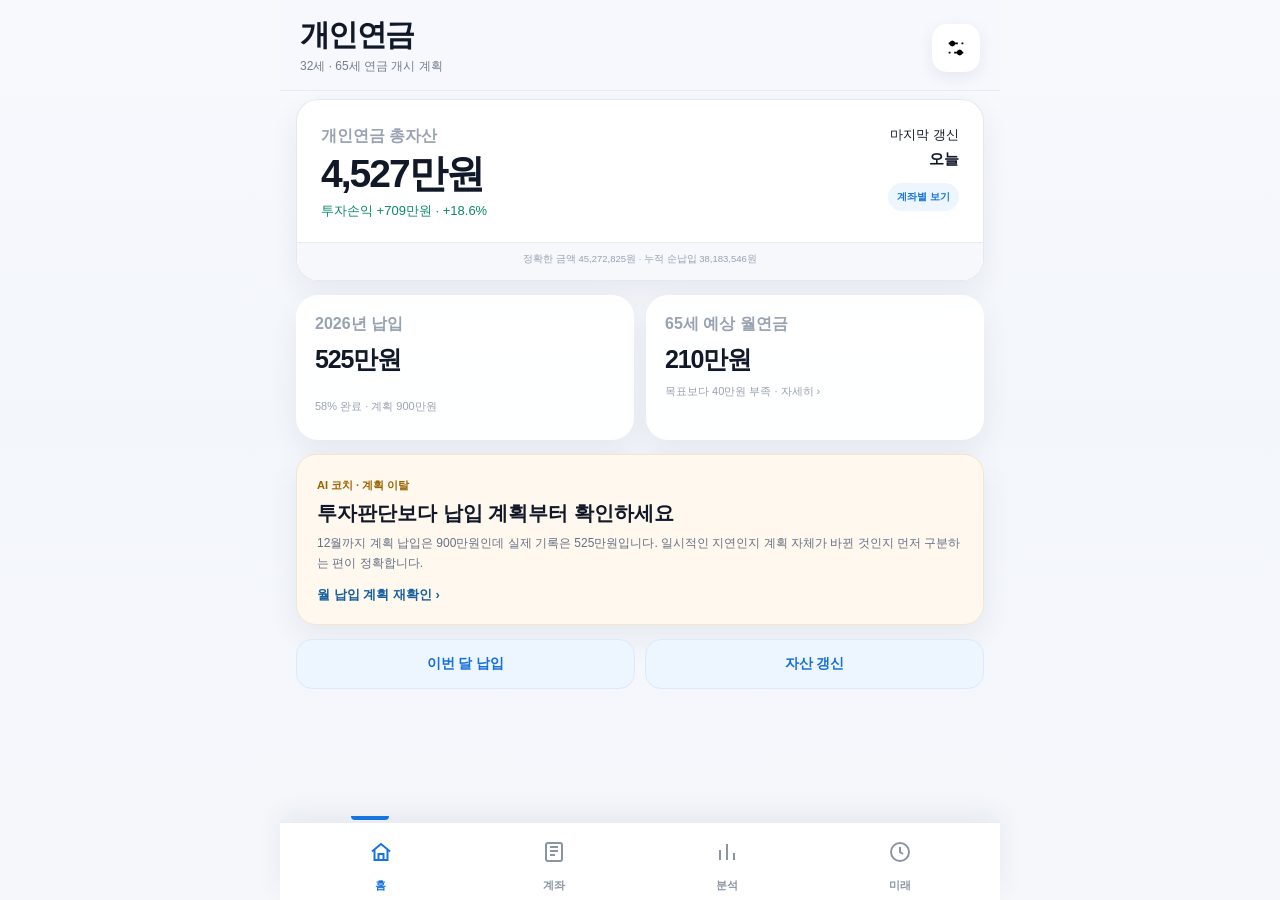
==== index.html @ 27d3a289 "Add files via upload" ====
<!doctype html>
<html lang="ko">
<head>
<meta charset="utf-8">
<meta name="viewport" content="width=device-width,initial-scale=1,viewport-fit=cover,user-scalable=no">
<meta name="theme-color" content="#f5f7fb">
<meta name="description" content="연금저축과 IRP를 장기간 관리하는 개인연금 웹앱">
<meta name="apple-mobile-web-app-capable" content="yes">
<meta name="apple-mobile-web-app-status-bar-style" content="default">
<link rel="icon" href="icon.svg" type="image/svg+xml">
<title>개인연금 V2.4</title>
<script>
(()=>{try{const raw=localStorage.getItem('pension-v1'),mode=raw?JSON.parse(raw)?.settings?.theme:'auto',dark=mode==='dark'||(mode!=='light'&&matchMedia('(prefers-color-scheme: dark)').matches);document.documentElement.dataset.theme=dark?'dark':'light';document.documentElement.dataset.themeMode=['auto','light','dark'].includes(mode)?mode:'auto'}catch(_){document.documentElement.dataset.theme='light';document.documentElement.dataset.themeMode='auto'}})();
</script>
<link rel="stylesheet" href="base.css">
<link rel="stylesheet" href="components.css">
<link rel="stylesheet" href="features.css">
<link rel="stylesheet" href="v21.css">
<link rel="manifest" href="manifest.webmanifest">
</head>
<body>
<div class="app">
<header class="topbar">
<div class="brand"><div class="title">개인연금</div><div class="subtitle" id="headerSub"></div></div>
<button aria-label="설정" class="iconBtn" id="settingsBtn"><svg aria-hidden="true" viewBox="0 0 24 24"><path d="M4 7h6M14 7h6"></path><circle cx="12" cy="7" r="2"></circle><path d="M4 12h11M19 12h1"></path><circle cx="17" cy="12" r="2"></circle><path d="M4 17h2M10 17h10"></path><circle cx="8" cy="17" r="2"></circle></svg></button>
</header>
<main>
<section class="screen active" id="home"></section>
<section class="screen" id="account"></section>
<section class="screen" id="analysis"></section>
<section class="screen" id="future"></section>
</main>
</div>
<nav aria-label="주요 메뉴" class="nav">
<i class="navMark" id="navMark"></i>
<button class="active" data-screen="home"><svg viewBox="0 0 24 24"><path d="M3 11.5 12 4l9 7.5"></path><path d="M5.5 10v10h13V10"></path><path d="M9.5 20v-6h5v6"></path></svg><span>홈</span></button>
<button data-screen="account"><svg viewBox="0 0 24 24"><rect height="18" rx="2" width="16" x="4" y="3"></rect><path d="M8 7h8M8 11h8M8 15h5"></path></svg><span>계좌</span></button>
<button data-screen="analysis"><svg viewBox="0 0 24 24"><path d="M5 20V10M12 20V4M19 20v-7"></path></svg><span>분석</span></button>
<button data-screen="future"><svg viewBox="0 0 24 24"><circle cx="12" cy="12" r="9"></circle><path d="M12 7v5l3 2"></path></svg><span>미래</span></button>
</nav>
<button aria-label="빠른 입력" class="fab" id="fab">＋</button>
<div class="overlay" id="quickSheet"><div class="sheet"><div class="sheetHead"><div class="sheetTitle">빠른 입력</div><button class="closeBtn" data-close="quickSheet">×</button></div><div class="quickGrid">
<button class="quickItem" data-quick="contribution"><span class="quickIcon">₩</span><span><b>이번 달 납입</b><small>연금저축·IRP 기록</small></span><span>›</span></button>
<button class="quickItem" data-quick="snapshot"><span class="quickIcon">↻</span><span><b>자산현황 갱신</b><small>잔고 사진 자동 인식 · 텍스트</small></span><span>›</span></button>
<button class="quickItem" data-quick="detail"><span class="quickIcon">＋</span><span><b>배당·매도 기록</b><small>현금흐름과 확정손익</small></span><span>›</span></button>
</div></div></div>
<div class="overlay" id="settingsSheet"><div class="sheet"><div class="sheetHead"><div class="sheetTitle">설정</div><button class="closeBtn" data-close="settingsSheet">×</button></div><div id="settingsBody"></div></div></div>
<div class="overlay" id="formSheet"><div class="sheet"><div class="sheetHead"><div class="sheetTitle" id="formTitle">입력</div><button class="closeBtn" data-close="formSheet">×</button></div><div id="formBody"></div></div></div>
<div class="toast" id="toast"></div>
<script defer src="core.js"></script>
<script defer src="ui.js"></script>
<script defer src="analysis.js"></script>
<script defer src="ocr.js"></script>
<script defer src="backup.js"></script>
<script defer src="planning.js"></script>
<script defer src="ledger.js"></script>
<script defer src="coach.js"></script>
<script defer src="integrity.js"></script>
<script defer src="charts.js"></script>
<script defer src="v21.js"></script>
</body>
</html>
---- base.css ----
/* 개인연금 V2.4 기본 스타일 */

/* ===== css/00-core.css ===== */
:root{
  --bg:#f4f7fb;--surface:#fff;--surface2:#f6f8fc;--text:#101828;--sub:#667085;--muted:#98a2b3;
  --line:#e4e9f1;--blue:#176fe5;--blue2:#0f5ac5;--blueSoft:#eaf2ff;--green:#07875f;--greenSoft:#e8f7f1;
  --red:#d44755;--redSoft:#fff0f2;--amber:#956116;--amberSoft:#fff4df;--shadow:0 12px 34px rgba(28,44,72,.075);
  --shadowSm:0 5px 15px rgba(28,44,72,.065);--r:24px;--r2:18px;--safe:env(safe-area-inset-bottom,0px)
}
*{box-sizing:border-box;-webkit-tap-highlight-color:transparent}
html,body{margin:0;min-height:100%;background:var(--bg);color:var(--text);font-family:-apple-system,BlinkMacSystemFont,"Samsung One UI",Roboto,"Noto Sans KR",sans-serif}
body{overscroll-behavior-y:none;background:radial-gradient(circle at 90% -5%,rgba(23,111,229,.09),transparent 27rem),var(--bg)}
button,input,select,textarea{font:inherit}button{cursor:pointer}button:focus-visible,input:focus-visible,select:focus-visible,textarea:focus-visible{outline:3px solid rgba(23,111,229,.22);outline-offset:2px}
.app{max-width:720px;min-height:100vh;margin:auto;padding-bottom:calc(92px + var(--safe))}
.topbar{position:sticky;top:0;z-index:30;display:flex;align-items:center;justify-content:space-between;padding:18px 18px 13px;background:rgba(244,247,251,.9);backdrop-filter:blur(18px);border-bottom:1px solid rgba(228,233,241,.65)}
.brand{min-width:0}.title{font-size:29px;font-weight:950;letter-spacing:-1.4px;line-height:1}.subtitle{font-size:12px;color:var(--sub);margin-top:7px;white-space:nowrap}
.iconBtn{width:48px;height:48px;border:0;border-radius:17px;background:var(--surface);box-shadow:var(--shadowSm);display:grid;place-items:center;transition:transform .16s ease,box-shadow .16s ease}
.iconBtn:active{transform:scale(.94)}.iconBtn svg{width:23px;height:23px;stroke:currentColor;stroke-width:2;fill:none}
main{padding:4px 16px 34px}.screen{display:none}.screen.active{display:block}.screen.enter{animation:screenFade .22s ease both}.panelSwap{animation:panelSwap .18s ease both}@keyframes panelSwap{from{opacity:.55;transform:translateY(2px)}to{opacity:1;transform:none}}@keyframes screenFade{from{opacity:.35;transform:translateY(3px)}to{opacity:1;transform:none}}
.stack{display:grid;gap:13px}.card{background:rgba(255,255,255,.96);border:1px solid rgba(228,233,241,.94);border-radius:var(--r);box-shadow:var(--shadow);padding:19px}.card.compact{padding:16px}.pressable{transition:transform .13s ease,box-shadow .13s ease}.pressable:active{transform:scale(.987);box-shadow:0 5px 15px rgba(28,44,72,.065)}
.row{display:flex;align-items:center;justify-content:space-between;gap:12px}.row.start{align-items:flex-start}.eyebrow{font-size:12px;font-weight:850;color:var(--sub)}.sectionTitle{font-size:19px;font-weight:950;letter-spacing:-.5px;margin:20px 3px 10px}.money{font-size:35px;font-weight:950;letter-spacing:-1.8px;line-height:1.08;margin:8px 0 4px}.money.small{font-size:29px}.tiny{font-size:12px;color:var(--sub);line-height:1.55}.micro{font-size:10px;color:var(--muted)}.good{color:var(--green)}.bad{color:var(--red)}.blue{color:var(--blue)}.amber{color:var(--amber)}
.hero{padding:22px}.heroTop{display:flex;align-items:center;justify-content:space-between}.chevron{width:28px;height:28px;border-radius:10px;background:var(--surface2);display:grid;place-items:center;color:var(--sub);font-weight:900;transition:transform .25s ease}.chevron.open{transform:rotate(180deg)}
.metricGrid{display:grid;grid-template-columns:1fr 1fr;gap:9px;margin-top:15px}.metric{background:var(--surface2);border-radius:17px;padding:14px}.metric.accent{background:var(--blueSoft)}.metric small{display:block;color:var(--sub);font-size:11px}.metric b{display:block;margin-top:5px;font-size:16px}.metric.accent b{color:var(--blue)}
.expand{display:grid;grid-template-rows:0fr;overflow:hidden;transition:grid-template-rows .3s cubic-bezier(.2,.75,.2,1),margin .3s ease}.expand.open{grid-template-rows:1fr;margin-top:13px}.expand>div{min-height:0}.accountLink{width:100%;border:0;text-align:left;background:var(--surface2);border-radius:17px;padding:14px;margin-top:8px;display:grid;grid-template-columns:1fr auto;gap:7px 12px;transition:transform .14s ease,background .14s ease}.accountLink:active{transform:scale(.985);background:#edf2f9}.accountLink .go{grid-row:1/3;grid-column:2;align-self:center;font-size:22px;color:var(--muted)}.accountLink strong{font-size:15px}.accountLink .value{text-align:right;font-size:15px}.accountStats{grid-column:1/-1;display:grid;grid-template-columns:repeat(3,1fr);gap:8px;border-top:1px solid rgba(152,162,179,.18);padding-top:10px}.accountStats span{font-size:10px;color:var(--sub)}.accountStats b{display:block;font-size:12px;margin-top:3px}
.carousel{padding:0;overflow:hidden;touch-action:pan-y}.carouselTrack{display:flex;width:200%;transition:transform .38s cubic-bezier(.2,.75,.2,1)}.slide{width:50%;padding:21px}.slideTitle{display:flex;align-items:center;justify-content:space-between}.chip{padding:7px 10px;border-radius:999px;background:var(--blueSoft);color:var(--blue);font-size:11px;font-weight:900}.dots{display:flex;justify-content:center;gap:6px;padding-bottom:14px}.dot{width:7px;height:7px;border:0;border-radius:99px;background:#cbd2dd;transition:.2s ease}.dot.active{width:22px;background:var(--blue)}
.progress{height:9px;background:#e8edf4;border-radius:99px;overflow:hidden;margin:13px 0 7px}.progress>i{display:block;height:100%;background:linear-gradient(90deg,var(--blue),#57a1ff);border-radius:99px;transition:width .55s cubic-bezier(.2,.75,.2,1)}
.btn{min-height:46px;border:0;border-radius:16px;padding:12px 15px;font-weight:900;background:#edf1f7;color:var(--text);transition:transform .13s ease,filter .13s ease}.btn:active{transform:scale(.98)}.btn.primary{background:linear-gradient(135deg,var(--blue),var(--blue2));color:white;box-shadow:0 9px 21px rgba(23,111,229,.2)}.btn.light{background:var(--blueSoft);color:var(--blue)}.btn.danger{background:var(--redSoft);color:var(--red)}.btn.full{width:100%}.btn:disabled{opacity:.48;cursor:default;transform:none}
.brief{background:linear-gradient(135deg,#eaf2ff,#fbfdff);border-color:#dce9ff}.briefTitle{font-size:14px;font-weight:950;color:var(--blue);display:flex;align-items:center;gap:9px}.briefTitle:before{content:"";width:8px;height:8px;border-radius:99px;background:var(--blue);box-shadow:0 0 0 6px rgba(23,111,229,.1)}.brief p{margin:10px 0 0;font-size:13px;line-height:1.67;color:#465469}
.goalRow{display:grid;grid-template-columns:auto 1fr;gap:12px;align-items:center}.goalRing{--p:50;width:68px;height:68px;border-radius:50%;display:grid;place-items:center;background:conic-gradient(var(--blue) calc(var(--p)*1%),#e8edf4 0);position:relative}.goalRing:before{content:"";position:absolute;inset:7px;background:white;border-radius:50%}.goalRing b{position:relative;font-size:12px}.goalText b{font-size:17px}.goalText p{margin:5px 0 0;font-size:12px;color:var(--sub);line-height:1.5}
.segment{display:flex;background:#e8edf5;border-radius:18px;padding:5px;margin-bottom:14px;position:relative}.segment button{position:relative;z-index:2;min-height:45px;flex:1;border:0;background:transparent;border-radius:14px;padding:10px 6px;color:#7d8796;font-weight:900;transition:color .2s ease}.segment button.active{color:var(--text)}.segmentIndicator{position:absolute;top:5px;bottom:5px;left:5px;width:calc(50% - 5px);background:white;border-radius:14px;box-shadow:0 5px 14px rgba(34,50,78,.08);transition:transform .3s cubic-bezier(.2,.75,.2,1)}.segment.two .segmentIndicator.right{transform:translateX(100%)}.segment.three .segmentIndicator{width:calc(33.333% - 3.4px)}.segment.three .segmentIndicator.i1{transform:translateX(100%)}.segment.three .segmentIndicator.i2{transform:translateX(200%)}
.accountWrap{touch-action:pan-y}.three{display:grid;grid-template-columns:repeat(3,1fr);gap:8px;margin-top:14px}.miniMetric{background:var(--surface2);border-radius:16px;padding:12px}.miniMetric small{font-size:10px;color:var(--sub)}.miniMetric b{display:block;font-size:13px;margin-top:5px}.status{margin-top:12px;background:var(--greenSoft);color:var(--green);padding:11px 12px;border-radius:14px;font-size:12px;font-weight:850}.status.warn{background:var(--amberSoft);color:var(--amber)}
.holdings{padding:0;overflow:hidden}.holdingRow{border-bottom:1px solid var(--line)}.holdingRow:last-child{border-bottom:0}.holdingBtn{width:100%;border:0;background:white;display:flex;justify-content:space-between;gap:12px;text-align:left;padding:16px 19px}.holdingBtn>div{min-width:0}.holdingBtn b{font-size:14px;display:block;white-space:nowrap;overflow:hidden;text-overflow:ellipsis}.holdingBtn small{display:block;margin-top:4px;font-size:11px;color:var(--sub)}.holdingBtn strong{text-align:right;font-size:14px;flex:0 0 auto}.holdingBtn strong small{font-weight:600}.holdingDetail{display:grid;grid-template-rows:0fr;overflow:hidden;transition:grid-template-rows .25s cubic-bezier(.2,.75,.2,1),background .25s ease}.holdingDetail.open{grid-template-rows:1fr;background:#f8fafc}.holdingDetailInner{min-height:0}.holdingDetailGrid{display:grid;grid-template-columns:1fr 1fr;gap:9px;padding:14px 19px}.holdingDetailGrid div{font-size:11px;color:var(--sub)}.holdingDetailGrid b{display:block;color:var(--text);font-size:12px;margin-top:4px}.empty{padding:30px 20px;text-align:center}.emptyIcon{width:56px;height:56px;margin:auto;border-radius:20px;background:var(--blueSoft);display:grid;place-items:center;color:var(--blue);font-size:25px}.empty b{display:block;margin-top:13px}.empty p{font-size:12px;color:var(--sub);line-height:1.6;margin:7px 0 0}
.periods{display:flex;gap:8px;overflow:auto;padding:2px 0 12px;scrollbar-width:none}.periods::-webkit-scrollbar{display:none}.periodBtn{min-height:42px;white-space:nowrap;border:1px solid var(--line);background:white;border-radius:999px;padding:9px 14px;font-weight:900;color:#7b8492;transition:.16s ease}.periodBtn.active{background:var(--blue);color:white;border-color:var(--blue);box-shadow:0 7px 16px rgba(23,111,229,.16)}
.analysisPanel,.futurePanel{display:none}.analysisPanel.active,.futurePanel.active{display:block}.chartCard{padding:17px 14px 15px}.chartHead{display:flex;justify-content:space-between;gap:12px;align-items:flex-start;padding:0 6px 6px}.chartTitle{font-size:17px;font-weight:950}.chartSub{font-size:11px;color:var(--sub);margin-top:4px}.legend{display:flex;gap:11px;font-size:10px;color:var(--sub);padding-top:3px}.legend i{display:inline-block;width:12px;height:3px;border-radius:10px;margin-right:5px;vertical-align:middle}.legend .a{background:var(--blue)}.legend .b{background:#9ba6b5}
.chart{position:relative;height:242px;touch-action:none;user-select:none}.chart svg{width:100%;height:100%;overflow:visible}.gridLine{stroke:#e5eaf1;stroke-width:1}.axisText{fill:#8b96a5;font-size:9px}.totalLine{fill:none;stroke:var(--blue);stroke-width:4;stroke-linecap:round;stroke-linejoin:round}.contribLine{fill:none;stroke:#9da7b6;stroke-width:3;stroke-dasharray:8 7;stroke-linecap:round;stroke-linejoin:round}.area{fill:url(#areaFill)}.selectedLine{stroke:rgba(23,111,229,.23);stroke-width:1.2;transition:x1 .18s ease,x2 .18s ease}.selectedDot{fill:white;stroke:var(--blue);stroke-width:4;filter:drop-shadow(0 4px 8px rgba(23,111,229,.25));transition:cx .18s ease,cy .18s ease}.chartHit{fill:transparent;cursor:crosshair}.chartHint{text-align:center;font-size:11px;color:var(--sub);margin:3px 0 2px}.charting .fab{transform:scale(.75);opacity:.3;pointer-events:none}
.detailBars{display:grid;gap:11px;margin-top:14px}.detailBarTop{display:flex;justify-content:space-between;gap:10px;font-size:12px}.detailBarTop span{color:var(--sub)}.barTrack{height:9px;background:#e8edf4;border-radius:99px;overflow:hidden;margin-top:6px}.barFill{height:100%;width:0;border-radius:99px;background:linear-gradient(90deg,var(--blue),#62a7ff);transition:width .48s cubic-bezier(.2,.75,.2,1)}.barFill.gray{background:#a2acba}.barFill.green{background:linear-gradient(90deg,var(--green),#52bd93)}
.summaryGrid{display:grid;grid-template-columns:1fr 1fr;gap:9px}.summaryBox{background:var(--surface2);border-radius:17px;padding:14px}.summaryBox small{font-size:10px;color:var(--sub)}.summaryBox b{display:block;margin-top:5px;font-size:15px}.table{width:100%;border-collapse:collapse}.table th,.table td{padding:12px 5px;border-bottom:1px solid var(--line);font-size:12px;text-align:right}.table th:first-child,.table td:first-child{text-align:left}.table th{color:var(--sub);font-weight:850}.table tr:last-child td{border-bottom:0}.allocationRow{padding:13px 0;border-bottom:1px solid var(--line)}.allocationRow:last-child{border-bottom:0}.allocationTop{display:grid;grid-template-columns:1fr auto auto;gap:10px;font-size:12px;align-items:center}.allocationTop span{color:var(--sub)}.allocBar{height:8px;background:#e8edf4;border-radius:99px;margin-top:8px;overflow:hidden}.allocBar i{display:block;height:100%;border-radius:99px;background:var(--blue);transition:width .45s ease}
.ageCards{display:grid;grid-template-columns:1fr 1fr;gap:9px;margin-top:13px}.ageCard{min-height:96px;border:1px solid transparent;border-radius:19px;background:var(--surface2);padding:15px;text-align:center;transition:.18s ease}.ageCard small{color:var(--sub)}.ageCard b{display:block;margin-top:8px;font-size:19px}.ageCard.active{background:var(--blueSoft);border-color:var(--blue);box-shadow:inset 0 0 0 1px var(--blue)}
.strategyGrid{display:grid;gap:9px}.strategyCard{width:100%;border:1px solid var(--line);background:white;border-radius:18px;padding:15px;text-align:left;display:grid;grid-template-columns:1fr auto;gap:8px;transition:.16s ease}.strategyCard.active{border-color:var(--blue);background:var(--blueSoft);box-shadow:inset 0 0 0 1px var(--blue)}.strategyCard b{font-size:15px}.strategyCard p{grid-column:1/-1;margin:0;color:var(--sub);font-size:11px;line-height:1.5}.strategyCard strong{color:var(--blue)}
.nav{position:fixed;z-index:40;left:50%;bottom:0;transform:translateX(-50%);width:min(720px,100%);height:calc(78px + var(--safe));padding:7px 14px var(--safe);display:grid;grid-template-columns:repeat(4,1fr);background:rgba(255,255,255,.94);backdrop-filter:blur(20px);border-top:1px solid rgba(228,233,241,.95)}.nav button{position:relative;border:0;background:transparent;color:#8a95a4;font-size:11px;font-weight:900;padding:5px 2px 2px;display:grid;place-items:center;gap:3px}.nav button.active{color:var(--blue)}.nav svg{width:24px;height:24px;stroke:currentColor;stroke-width:2;fill:none}.navMark{position:absolute;top:-7px;height:4px;width:38px;border-radius:0 0 10px 10px;background:var(--blue);left:calc(12.5% - 19px);transition:left .3s cubic-bezier(.2,.75,.2,1)}
.fab{position:fixed;z-index:45;right:max(18px,calc((100vw - 720px)/2 + 18px));bottom:calc(88px + var(--safe));width:64px;height:64px;border:0;border-radius:22px;background:linear-gradient(135deg,var(--blue),var(--blue2));color:white;box-shadow:0 14px 30px rgba(23,111,229,.32);font-size:36px;line-height:1;transition:transform .2s ease,opacity .2s ease,bottom .2s ease}.fab:active{transform:scale(.94)}body[data-screen="analysis"] .fab,body[data-screen="future"] .fab{transform:translateY(92px) scale(.88);opacity:0;pointer-events:none}
.overlay{position:fixed;inset:0;z-index:100;background:rgba(16,24,40,.42);display:flex;align-items:flex-end;justify-content:center;opacity:0;pointer-events:none;transition:opacity .22s ease}.overlay.open{opacity:1;pointer-events:auto}.sheet{width:min(720px,100%);max-height:90vh;background:white;border-radius:28px 28px 0 0;padding:20px 18px calc(20px + var(--safe));overflow:auto;transform:translateY(24px);transition:transform .28s cubic-bezier(.2,.75,.2,1)}.overlay.open .sheet{transform:none}.sheetHead{display:flex;align-items:center;justify-content:space-between;position:sticky;top:-20px;background:white;padding:2px 0 13px;z-index:2}.sheetTitle{font-size:22px;font-weight:950}.closeBtn{width:44px;height:44px;border:0;border-radius:15px;background:var(--surface2);font-size:24px}.quickGrid{display:grid;gap:10px}.quickItem{width:100%;border:0;border-radius:19px;background:var(--surface2);padding:17px;text-align:left;display:grid;grid-template-columns:auto 1fr auto;gap:12px;align-items:center}.quickIcon{width:42px;height:42px;border-radius:14px;background:var(--blueSoft);color:var(--blue);display:grid;place-items:center;font-size:20px}.quickItem b{font-size:15px}.quickItem small{display:block;margin-top:3px;color:var(--sub)}.quickItem>span:last-child{color:var(--muted);font-size:22px}
.field{margin-top:14px}.field label{display:block;font-size:12px;color:var(--sub);font-weight:850;margin:0 0 7px 2px}.field input,.field select,.field textarea{width:100%;min-height:48px;border:1px solid var(--line);background:white;border-radius:16px;padding:12px 14px;color:var(--text)}.field textarea{resize:vertical;line-height:1.5}.fieldHint{font-size:11px;color:var(--sub);margin:6px 2px 0}.error{font-size:11px;color:var(--red);margin-top:5px}.settingsSection{border-top:1px solid var(--line);padding-top:17px;margin-top:17px}.settingsSection:first-child{border-top:0;padding-top:0;margin-top:0}.settingsTitle{font-size:16px;font-weight:950;margin-bottom:3px}.settingsInfo{background:var(--surface2);border-radius:16px;padding:13px;font-size:12px;color:var(--sub);line-height:1.55}.twoFields{display:grid;grid-template-columns:1fr 1fr;gap:10px}.classRow{display:grid;grid-template-columns:1fr 92px 44px;gap:8px;margin-top:8px}.classRow input{min-width:0;min-height:44px;border:1px solid var(--line);border-radius:14px;padding:10px 12px;background:#fff;color:var(--text)}.removeBtn{border:0;border-radius:14px;background:var(--redSoft);color:var(--red);font-size:21px}.targetSum{margin-top:10px;font-size:12px;font-weight:900}.targetSum.ok{color:var(--green)}.targetSum.bad{color:var(--red)}.saveBar{position:sticky;bottom:calc(-20px - var(--safe));background:linear-gradient(180deg,rgba(255,255,255,0),white 20%);padding-top:22px;padding-bottom:calc(3px + var(--safe));margin-top:8px}.disclosure{width:100%;border:0;background:var(--surface2);border-radius:16px;padding:14px;text-align:left;font-weight:900;display:flex;justify-content:space-between}.disclosurePanel{display:grid;grid-template-rows:0fr;overflow:hidden;transition:grid-template-rows .25s ease}.disclosurePanel.open{grid-template-rows:1fr}.disclosurePanel>div{min-height:0}
.previewList{margin-top:10px;display:grid;gap:7px}.previewItem{display:flex;justify-content:space-between;gap:10px;background:var(--surface2);padding:10px 12px;border-radius:13px;font-size:11px}.previewItem span{color:var(--sub)}
.toast{position:fixed;z-index:200;left:50%;bottom:calc(100px + var(--safe));transform:translate(-50%,18px);background:#172033;color:white;border-radius:16px;padding:12px 16px;font-size:12px;font-weight:850;opacity:0;pointer-events:none;transition:.22s ease;max-width:calc(100% - 40px);text-align:center}.toast.show{opacity:1;transform:translate(-50%,0)}

.inputHelp{margin-top:7px;font-size:11px;color:var(--sub);line-height:1.5}.inputHelp.bad{color:var(--red)}
.snapshotNames{margin-top:9px;padding-top:9px;border-top:1px solid rgba(152,162,179,.18);font-size:11px;color:var(--sub);line-height:1.55;word-break:keep-all}
.sheetNotice{padding:12px 13px;border-radius:14px;background:var(--blueSoft);color:#355a8f;font-size:11px;line-height:1.6;margin-bottom:12px}
@media(max-width:390px){.money{font-size:31px}.title{font-size:27px}.card{padding:17px}.hero{padding:20px}.nav{padding-left:8px;padding-right:8px}.fab{width:58px;height:58px;border-radius:20px}.summaryGrid{grid-template-columns:1fr}.chart{height:226px}}
@media(prefers-reduced-motion:reduce){*,*:before,*:after{animation:none!important;transition-duration:.01ms!important;scroll-behavior:auto!important}}


/* ===== css/10-v6-compat.css ===== */
/* 8차 6차: 실제 장기 사용·사진 참고 입력·연금 점검 */
.v6Tax{background:linear-gradient(145deg,#ffffff 0%,#f1f7ff 100%);border-color:#dbe9ff}
.v6TaxHead{display:flex;align-items:flex-start;justify-content:space-between;gap:12px}.v6Pill{font-size:10px;font-weight:900;color:var(--blue);background:var(--blueSoft);border-radius:999px;padding:6px 9px;white-space:nowrap}
.v6TaxMoney{font-size:25px;font-weight:950;letter-spacing:-1px;margin-top:7px}.v6TaxGrid{display:grid;grid-template-columns:1fr 1fr;gap:8px;margin-top:12px}.v6TaxCell{background:rgba(255,255,255,.78);border:1px solid rgba(219,233,255,.9);border-radius:15px;padding:12px}.v6TaxCell small{display:block;font-size:10px;color:var(--sub)}.v6TaxCell b{display:block;font-size:13px;margin-top:4px}.v6Rule{margin-top:10px;font-size:10px;color:var(--muted);line-height:1.5}
.v6Fresh{display:flex;align-items:center;justify-content:space-between;gap:12px;margin-top:12px;padding:11px 12px;border-radius:14px;background:var(--surface2);font-size:11px}.v6Fresh.stale{background:var(--amberSoft);color:var(--amber)}.v6Fresh b{font-size:11px}.v6Fresh span{color:inherit;opacity:.78}
.v6Weight{margin-top:8px}.v6WeightMeta{display:flex;justify-content:space-between;font-size:9px;color:var(--muted);margin-bottom:4px}.v6WeightTrack{height:4px;background:#e8edf4;border-radius:99px;overflow:hidden}.v6WeightTrack i{display:block;height:100%;background:linear-gradient(90deg,var(--blue),#66a8ff);border-radius:99px;transition:width .45s cubic-bezier(.2,.75,.2,1)}
.v6Long{display:grid;grid-template-columns:repeat(3,1fr);gap:8px;margin-top:12px}.v6Long>div{background:var(--surface2);border-radius:15px;padding:11px}.v6Long small{display:block;font-size:9px;color:var(--sub)}.v6Long b{display:block;font-size:12px;margin-top:4px}.v6LongNote{font-size:11px;color:var(--sub);line-height:1.55;margin-top:10px}
.snapshotTabs{margin:0 0 13px}.photoZone{border:1.5px dashed #cbd7e8;border-radius:18px;padding:15px;text-align:center;background:#f8fbff;position:relative;overflow:hidden}.photoZone input{position:absolute;inset:0;opacity:0;cursor:pointer}.photoZone b{display:block;font-size:13px}.photoZone small{display:block;margin-top:5px;font-size:10px;color:var(--sub)}.photoPreview{display:none;margin-top:12px;border-radius:18px;overflow:hidden;background:#eef2f7;position:relative}.photoPreview.open{display:block;animation:panelSwap .18s ease both}.photoPreview img{display:block;width:100%;max-height:260px;object-fit:contain;object-position:top;background:#fff;transition:max-height .25s ease}.photoPreview.zoom img{max-height:72vh}.photoPreview:after{content:'사진을 누르면 크게 보기';position:absolute;right:9px;top:9px;background:rgba(255,255,255,.9);color:var(--sub);border-radius:999px;padding:6px 9px;font-size:9px;font-weight:850;box-shadow:var(--shadowSm)}.photoBadge{position:absolute;left:9px;bottom:9px;background:rgba(16,24,40,.78);color:#fff;border-radius:999px;padding:6px 9px;font-size:9px;font-weight:850}
.photoRows{display:grid;gap:10px;margin-top:12px}.photoRow{border:1px solid var(--line);border-radius:18px;padding:13px;background:#fff;animation:panelSwap .18s ease both}.photoRowHead{display:flex;align-items:center;justify-content:space-between;margin-bottom:10px}.photoRowHead b{font-size:12px}.photoRemove{width:31px;height:31px;border:0;border-radius:11px;background:var(--redSoft);color:var(--red);font-weight:950}.photoFields{display:grid;grid-template-columns:1fr 1fr;gap:8px}.photoFields .field{margin:0}.photoFields .wide{grid-column:1/-1}.photoFields input,.photoFields select{min-height:44px;padding:10px 11px;border-radius:13px}.photoCalc{margin-top:9px;padding:9px 10px;border-radius:12px;background:var(--surface2);display:flex;justify-content:space-between;gap:8px;font-size:10px;color:var(--sub)}.photoCalc b{font-size:11px;color:var(--text)}
.v6ImagePrivacy{display:flex;gap:8px;align-items:flex-start;margin-top:10px;font-size:10px;color:var(--sub);line-height:1.5}.v6ImagePrivacy:before{content:'✓';display:grid;place-items:center;flex:0 0 19px;width:19px;height:19px;border-radius:99px;background:var(--greenSoft);color:var(--green);font-weight:950}
.v6Compare{margin-top:10px;border-top:1px solid var(--line);padding-top:10px}.v6CompareRow{display:flex;justify-content:space-between;gap:12px;font-size:10px;margin-top:6px}.v6CompareRow span{color:var(--sub)}
.field input[type=date],.field input[type=month]{color:var(--text)}
@media(max-width:380px){.v6TaxGrid{grid-template-columns:1fr}.v6Long{grid-template-columns:1fr 1fr}.photoFields{grid-template-columns:1fr}.photoFields .wide{grid-column:auto}}
@media(prefers-reduced-motion:reduce){.photoRow,.photoPreview.open{animation:none}.v6WeightTrack i{transition:none}}


/* ===== css/20-v0-final.css ===== */
:root{--bg:#f3f6fb;--surface2:#f5f7fb;--shadow:0 10px 28px rgba(31,47,76,.07);--shadowSm:0 4px 12px rgba(31,47,76,.06)}
.card{box-shadow:var(--shadow)}
.nav button{transition:color .18s ease,transform .16s ease}.nav button:active{transform:scale(.95)}
.quickItem{transition:transform .14s ease,background .14s ease}.quickItem:active{transform:scale(.985);background:#edf2fa}
.photoPreview{position:relative}.photoPreview.open{cursor:zoom-in}.photoPreview.zoom{transform:none!important;height:auto!important;max-height:280px!important;overflow:hidden!important}
.photoTools{display:flex;gap:8px;margin-top:10px}.photoTools .btn{flex:1;min-height:42px}
.photoFloat{position:sticky;bottom:78px;z-index:8;margin:10px 0 0 auto;width:max-content;display:none}.photoFloat.show{display:block}.photoFloat button{border:0;border-radius:999px;background:#101828;color:#fff;padding:10px 14px;font-weight:900;box-shadow:0 10px 24px rgba(16,24,40,.22)}
#photoSummary{background:#fff;border:0;padding:0;margin:0}.photoCommit{position:sticky;bottom:-1px;z-index:9;background:#fff;border:1px solid var(--line);border-radius:18px;padding:12px;box-shadow:0 -8px 24px rgba(20,35,60,.08);display:grid;gap:10px}.photoCommit .btn{margin:0!important}.fab{width:58px!important;height:58px!important;border-radius:20px!important;bottom:calc(96px + var(--safe))!important;font-size:32px!important}
.photoRow.is-complete{border-color:#cfe6dc;background:#fbfefd}.photoRow.is-complete .photoRowHead b:after{content:'  ✓';color:var(--green)}
.photoViewer{position:fixed;inset:0;z-index:300;background:rgba(8,14,25,.96);display:none;flex-direction:column}.photoViewer.open{display:flex;animation:viewerIn .18s ease both}@keyframes viewerIn{from{opacity:0}to{opacity:1}}
.photoViewerHead{height:62px;display:flex;align-items:center;justify-content:space-between;padding:8px 12px;color:#fff;background:rgba(8,14,25,.92)}
.photoViewerHead b{font-size:15px}.photoViewerActions{display:flex;gap:7px}.photoViewerActions button{width:42px;height:42px;border:0;border-radius:14px;background:rgba(255,255,255,.13);color:#fff;font-size:18px;font-weight:900}
.photoViewerBody{flex:1;overflow:auto;display:grid;place-items:start center;padding:14px;touch-action:pan-x pan-y}.photoViewerBody img{max-width:none;width:100%;height:auto;transform-origin:top center;transition:transform .16s ease}
.historyExample{font-size:10px;color:var(--sub);line-height:1.6;background:var(--surface2);padding:10px;border-radius:13px;margin-top:8px}
.historyPreview{margin-top:10px}.historyPreview .previewItem{padding:7px 0}
.historyDetails summary{list-style:none;cursor:pointer;font-weight:900;padding:4px 0}.historyDetails summary::-webkit-details-marker{display:none}.historyDetails summary:after{content:' 펼쳐보기';color:var(--blue);font-size:11px;margin-left:7px}
.firstStart{background:linear-gradient(140deg,#edf4ff,#fff);border-color:#dbe8ff}.firstStartSteps{display:grid;gap:8px;margin-top:12px}.firstStartStep{display:flex;gap:10px;align-items:center;background:white;border:1px solid var(--line);border-radius:15px;padding:11px}.firstStartStep i{font-style:normal;width:28px;height:28px;border-radius:10px;background:var(--blueSoft);color:var(--blue);display:grid;place-items:center;font-weight:950}.firstStartStep b{font-size:12px}.firstStartStep span{font-size:10px;color:var(--sub);display:block;margin-top:2px}
.v0Badge{padding:6px 9px;border-radius:999px;background:#101828;color:white;font-size:10px;font-weight:900}
@media(max-width:380px){.photoViewerActions button{width:38px;height:38px}.photoViewerHead{height:56px}}
@media(prefers-reduced-motion:reduce){.photoViewer.open{animation:none}.photoViewerBody img{transition:none}}


/* ===== css/30-v0-stable.css ===== */
/* V0.0 stable: remove duplicate home information, finish analysis scopes and motion. */
:root{
  --motion-fast:160ms;--motion:210ms;--motion-slow:300ms;
  --ease:cubic-bezier(.2,.75,.2,1)
}
.topbar{gap:12px;padding-right:16px}.brand{flex:1 1 auto;min-width:0}.subtitle{overflow:hidden;text-overflow:ellipsis}.iconBtn{flex:0 0 50px!important;width:50px!important;min-width:50px!important;height:50px!important;aspect-ratio:1;padding:0;border-radius:17px}.iconBtn svg{width:24px;height:24px}
.screen.enter{animation-duration:var(--motion)}.panelSwap{animation-duration:var(--motion-fast)}
.card,.btn,.quickItem,.holdingBtn,.accountLink,.ageCard,.strategy,.iconBtn{will-change:auto}
.homeCompact{display:grid;gap:11px}.homeAction{width:100%;border:0;text-align:left;background:var(--surface);border:1px solid var(--line);border-radius:var(--r);box-shadow:var(--shadow);padding:17px 18px;display:grid;gap:12px;transition:transform var(--motion-fast) ease,box-shadow var(--motion-fast) ease}.homeAction:active{transform:scale(.987);box-shadow:var(--shadowSm)}
.homeActionTop{display:flex;align-items:flex-start;justify-content:space-between;gap:12px}.homeActionTitle{font-size:16px;font-weight:950}.homeActionValue{font-size:18px;font-weight:950;text-align:right;white-space:nowrap}.homeActionMeta{font-size:11px;color:var(--sub);line-height:1.5}.statusChips{display:flex;flex-wrap:wrap;gap:7px}.statusChip{font-size:10px;font-weight:900;padding:7px 9px;border-radius:999px;background:var(--surface2);color:var(--sub)}.statusChip.done{background:var(--greenSoft);color:var(--green)}.statusChip.wait{background:var(--amberSoft);color:var(--amber)}
.homeGoalGrid{display:grid;grid-template-columns:auto 1fr auto;align-items:center;gap:12px}.homeGoalGrid .goalRing{width:61px;height:61px}.homeGoalGrid .goalText b{font-size:15px}.homeGoalArrow{font-size:22px;color:var(--muted)}
.segment.four .segmentIndicator{width:calc(25% - 2.5px)}.segment.four .segmentIndicator.i1{transform:translateX(100%)}.segment.four .segmentIndicator.i2{transform:translateX(200%)}.segment.four .segmentIndicator.i3{transform:translateX(300%)}
.scopeSegment{display:flex;gap:7px;margin:0 0 12px;padding:4px;background:#e9edf4;border-radius:15px}.scopeSegment button{flex:1;min-height:38px;border:0;border-radius:12px;background:transparent;color:var(--sub);font-size:12px;font-weight:900;transition:background var(--motion-fast) ease,color var(--motion-fast) ease,box-shadow var(--motion-fast) ease}.scopeSegment button.active{background:#fff;color:var(--text);box-shadow:0 3px 10px rgba(34,50,78,.08)}
.chartTooltip{position:absolute;z-index:3;top:8px;max-width:155px;padding:8px 10px;border-radius:12px;background:rgba(16,24,40,.92);color:#fff;font-size:10px;font-weight:850;line-height:1.45;pointer-events:none;transform:translateX(-50%);transition:left var(--motion-fast) ease,opacity var(--motion-fast) ease;box-shadow:0 8px 22px rgba(16,24,40,.24)}
.analysisStats{display:grid;grid-template-columns:repeat(3,1fr);gap:8px}.analysisStat{background:var(--surface2);border-radius:15px;padding:11px}.analysisStat small{display:block;color:var(--sub);font-size:9px}.analysisStat b{display:block;margin-top:5px;font-size:12px}.analysisNote{font-size:10px;color:var(--sub);line-height:1.55;margin-top:10px}
.dividendBars{display:grid;gap:10px}.dividendBarTop{display:flex;align-items:center;justify-content:space-between;gap:10px;font-size:11px}.dividendBarTop b{font-size:12px}.dividendBarTrack{height:8px;border-radius:999px;background:#e8edf4;overflow:hidden}.dividendBarTrack i{display:block;height:100%;border-radius:999px;background:linear-gradient(90deg,var(--blue),#58a2ff);transition:width .48s var(--ease)}
.smartHero{background:linear-gradient(145deg,#101828,#263a5e);color:#fff;border:0}.smartHero .eyebrow{color:rgba(255,255,255,.68)}.smartScore{font-size:40px;font-weight:950;letter-spacing:-2px;line-height:1}.smartScore small{font-size:13px;letter-spacing:0;color:rgba(255,255,255,.68)}.smartBadge{padding:7px 10px;border-radius:999px;background:rgba(255,255,255,.12);font-size:10px;font-weight:900;white-space:nowrap}.smartLead{margin:11px 0 0;color:rgba(255,255,255,.85);font-size:12px;line-height:1.6}
.smartIssue{display:grid;grid-template-columns:33px 1fr;gap:11px;padding:13px 0;border-bottom:1px solid var(--line)}.smartIssue:last-child{border-bottom:0}.smartIssueNo{width:33px;height:33px;border-radius:12px;background:var(--blueSoft);color:var(--blue);display:grid;place-items:center;font-size:12px;font-weight:950}.smartIssue b{font-size:13px}.smartIssue p{font-size:11px;color:var(--sub);line-height:1.55;margin:4px 0 0}.smartScenario{display:grid;grid-template-columns:repeat(3,1fr);gap:8px;margin-top:11px}.smartScenario>div{background:var(--surface2);border-radius:15px;padding:11px}.smartScenario small{display:block;font-size:9px;color:var(--sub)}.smartScenario b{display:block;margin-top:5px;font-size:12px}.engineNote{margin-top:10px;padding:10px 11px;background:var(--surface2);border-radius:13px;color:var(--sub);font-size:10px;line-height:1.55}
.allocationSummary{display:grid;grid-template-columns:1fr 1fr;gap:8px;margin-top:12px}.allocationSummary>div{background:var(--surface2);border-radius:15px;padding:11px}.allocationSummary small{display:block;color:var(--sub);font-size:9px}.allocationSummary b{display:block;margin-top:5px;font-size:12px}
.fab{transition:transform var(--motion) var(--ease),opacity var(--motion) ease,bottom var(--motion) ease!important}.fabIdle .fab{opacity:0!important;transform:translateY(18px) scale(.82)!important;pointer-events:none!important}.fabWake .fab{animation:fabWake var(--motion) var(--ease)}body[data-screen="analysis"] .fab,body[data-screen="future"] .fab{opacity:0!important;transform:translateY(92px) scale(.88)!important;pointer-events:none!important;animation:none!important}@keyframes fabWake{from{transform:translateY(8px) scale(.9);opacity:.45}to{transform:none;opacity:1}}
.photoViewerBody{display:block!important;position:relative;padding:14px;overflow:auto;-webkit-overflow-scrolling:touch}.photoStage{position:relative;margin:0 auto}.photoStage img{position:absolute;left:50%;top:50%;max-width:none!important;width:auto!important;height:auto!important;transform-origin:center!important;transition:transform var(--motion-fast) ease!important}.photoViewerActions button{transition:transform var(--motion-fast) ease,background var(--motion-fast) ease}.photoViewerActions button:active{transform:scale(.92);background:rgba(255,255,255,.22)}
@media(max-width:390px){.topbar{padding-left:16px}.title{font-size:26px}.iconBtn{flex-basis:48px!important;width:48px!important;min-width:48px!important;height:48px!important}.analysisStats,.smartScenario{grid-template-columns:1fr 1fr}.analysisStats>div:last-child,.smartScenario>div:last-child{grid-column:1/-1}.homeAction{padding:16px}.homeGoalGrid{grid-template-columns:auto 1fr}.homeGoalArrow{display:none}}
@media(prefers-reduced-motion:reduce){*,*:before,*:after{scroll-behavior:auto!important;animation-duration:.01ms!important;animation-iteration-count:1!important;transition-duration:.01ms!important}}
---- components.css ----
/* 개인연금 V2.4 컴포넌트 스타일 */

/* ===== css/40-release-polish.css ===== */
/* V0.0 final polish — one consistent mobile layout, no overlapping controls */
:root{--motion-fast:140ms;--motion:190ms;--ease:cubic-bezier(.2,.72,.2,1)}
body{background:#f4f7fb;background-image:none}
.topbar{background:#f4f7fb;backdrop-filter:none;-webkit-backdrop-filter:none;padding:17px 16px 12px;min-height:78px}
.iconBtn{width:48px!important;height:48px!important;min-width:48px!important;min-height:48px!important;flex:0 0 48px!important;aspect-ratio:1/1;border-radius:50%!important;box-shadow:0 5px 16px rgba(28,44,72,.08)!important}
main{padding-left:14px;padding-right:14px}.card{border-radius:22px;box-shadow:0 8px 24px rgba(28,44,72,.065)}
.segment{border-radius:16px;padding:4px;margin-bottom:13px}.segment button{min-width:0;min-height:43px;padding:9px 3px;font-size:14px;white-space:nowrap;overflow:hidden;text-overflow:ellipsis}.segmentIndicator{top:4px;bottom:4px;left:4px;border-radius:13px}
.segment.four .segmentIndicator{width:calc(25% - 2px)}.segment.four .segmentIndicator.i1{transform:translateX(100%)}.segment.four .segmentIndicator.i2{transform:translateX(200%)}.segment.four .segmentIndicator.i3{transform:translateX(300%)}
.overlay{background:rgba(15,23,42,.52);transition:opacity var(--motion) ease}.sheet{width:min(600px,100%);max-height:calc(100dvh - 10px);padding:16px 16px calc(24px + var(--safe));border-radius:26px 26px 0 0;transform:translateY(18px);transition:transform var(--motion) var(--ease);overscroll-behavior:contain;-webkit-overflow-scrolling:touch}.sheetHead{top:-16px;margin:0 -2px;background:#fff;padding:2px 2px 12px;z-index:20}.sheetTitle{font-size:22px;letter-spacing:-.5px}.closeBtn{width:44px;height:44px;flex:0 0 44px;border-radius:50%;font-size:25px}
.field input,.field select,.field textarea{border-radius:14px;font-size:15px}.sheetNotice{margin-bottom:12px;border-radius:14px}.saveBar{bottom:calc(-24px - var(--safe));padding-bottom:calc(5px + var(--safe))}
.nav{background:#fff;border-top:1px solid #e8edf4;box-shadow:0 -8px 22px rgba(31,45,70,.045)}
/* The floating add button has exactly two visual states. No keyframes or position animation. */
.fab{width:58px!important;height:58px!important;bottom:calc(92px + var(--safe))!important;border-radius:20px!important;font-size:31px!important;transition:opacity 170ms ease!important;transform:none!important;animation:none!important;will-change:opacity}
#fab.fabVisible{opacity:1!important;visibility:visible!important;pointer-events:auto!important;transform:none!important}
#fab:not(.fabVisible){opacity:0!important;visibility:hidden!important;pointer-events:none!important;transform:none!important}
body.fabIdle #fab.fabVisible,body.fabWake #fab.fabVisible{opacity:1!important;transform:none!important}
body[data-screen="analysis"] #fab,body[data-screen="future"] #fab{opacity:0!important;visibility:hidden!important;pointer-events:none!important;transform:none!important}
/* Charts are clean until the user touches them. */
.chartCard .selectedLine,.chartCard .selectedDot,.chartCard .chartTooltip{opacity:0;transition:opacity 120ms ease}.chartCard .detailBars{max-height:0;overflow:hidden;opacity:0;visibility:hidden;margin-top:0;transition:max-height 180ms ease,opacity 120ms ease,margin 180ms ease}
.chartCard.chart-active .selectedLine,.chartCard.chart-active .selectedDot,.chartCard.chart-active .chartTooltip{opacity:1}.chartCard.chart-active .detailBars{max-height:210px;opacity:1;visibility:visible;margin-top:10px}
.chartCard .chartTooltip{visibility:hidden}.chartCard.chart-active .chartTooltip{visibility:visible}
.chartSub:after{content:" · 누르는 동안 상세값 표시"}.chartHint{display:none!important}
/* OCR-first photo import */
.ocrIntro{display:flex;gap:12px;align-items:flex-start;padding:13px;border-radius:16px;background:#eef5ff;color:#34557f;font-size:12px;line-height:1.55}.ocrIntro i{width:28px;height:28px;flex:0 0 28px;border-radius:10px;background:#fff;color:var(--blue);display:grid;place-items:center;font-style:normal;font-weight:950}
.ocrUpload{margin-top:13px;border:1.5px dashed #b8c8dd;background:#f8fbff;border-radius:18px;min-height:116px;width:100%;padding:18px;display:grid;place-items:center;text-align:center;color:#44566d}.ocrUpload strong{display:block;color:var(--text);font-size:16px}.ocrUpload span{display:block;margin-top:5px;font-size:12px}.ocrUpload.has-photo{display:block;text-align:left;padding:12px;border-style:solid;background:#fff}.ocrPhotoLine{display:grid;grid-template-columns:68px minmax(0,1fr) auto;gap:11px;align-items:center}.ocrThumb{width:68px;height:92px;border-radius:12px;object-fit:cover;border:1px solid var(--line);background:#eef2f7}.ocrPhotoMeta{min-width:0}.ocrPhotoMeta b{display:block;white-space:nowrap;overflow:hidden;text-overflow:ellipsis;font-size:14px}.ocrPhotoMeta small{display:block;margin-top:5px;color:var(--sub);line-height:1.4}.ocrPhotoAction{border:0;border-radius:12px;background:var(--blueSoft);color:var(--blue);padding:10px 11px;font-weight:900;white-space:nowrap}
.ocrProgress{margin-top:12px;border:1px solid #dce7f6;background:#fbfdff;border-radius:16px;padding:13px;display:none}.ocrProgress.open{display:block}.ocrProgressTop{display:flex;justify-content:space-between;gap:10px;font-size:12px}.ocrProgressTop b{font-size:13px}.ocrTrack{height:8px;border-radius:99px;background:#e7edf5;overflow:hidden;margin-top:10px}.ocrTrack i{display:block;height:100%;width:0;background:linear-gradient(90deg,#176fe5,#62a6ff);border-radius:99px;transition:width 220ms ease}.ocrMessage{font-size:11px;color:var(--sub);margin-top:8px;line-height:1.5}.ocrError{background:#fff4f5;border-color:#ffd7dc}.ocrError .ocrMessage{color:#b42334}
.ocrResultHead{display:flex;justify-content:space-between;gap:12px;align-items:flex-end;margin:18px 1px 9px}.ocrResultHead h3{font-size:18px;margin:0;letter-spacing:-.4px}.ocrResultHead span{font-size:11px;color:var(--sub)}
.ocrRows{display:grid;gap:10px}.ocrRow{border:1px solid var(--line);border-radius:17px;background:#fff;padding:12px;box-shadow:0 4px 13px rgba(28,44,72,.035)}.ocrRowTop{display:flex;align-items:center;justify-content:space-between;gap:10px;margin-bottom:9px}.ocrRowNo{font-size:11px;font-weight:950;color:var(--blue);background:var(--blueSoft);border-radius:999px;padding:5px 8px}.ocrConfidence{font-size:10px;font-weight:900;color:var(--green)}.ocrRemove{width:30px;height:30px;border:0;border-radius:10px;background:var(--redSoft);color:var(--red);font-size:18px}.ocrName{width:100%;min-height:44px;border:1px solid var(--line);border-radius:12px;padding:10px 11px;font-weight:800}.ocrNumbers{display:grid;grid-template-columns:78px 1fr 1fr;gap:7px;margin-top:8px}.ocrMini label{display:block;font-size:9px;color:var(--sub);font-weight:850;margin:0 0 4px 2px}.ocrMini input{width:100%;min-width:0;min-height:42px;border:1px solid var(--line);border-radius:11px;padding:9px 8px;font-size:12px}.ocrRowBottom{display:grid;grid-template-columns:1fr 1fr;gap:8px;margin-top:8px}.ocrCalc,.ocrClass{background:var(--surface2);border-radius:11px;padding:9px 10px;font-size:10px;color:var(--sub)}.ocrCalc b{display:block;color:var(--text);font-size:12px;margin-top:3px}.ocrClass select{width:100%;border:0;background:transparent;font-size:12px;font-weight:850;padding:0;color:var(--text)}
.ocrSummary{margin-top:12px;background:#f7f9fc;border:1px solid var(--line);border-radius:16px;padding:13px}.ocrSummaryRow{display:flex;justify-content:space-between;gap:12px;padding:5px 0;font-size:12px}.ocrSummaryRow b{font-size:13px}.ocrApply{margin-top:12px;min-height:52px}.ocrManual{margin-top:13px}.ocrManual summary{cursor:pointer;font-size:12px;font-weight:850;color:var(--sub);padding:8px 2px}.ocrManual textarea{width:100%;min-height:110px;border:1px solid var(--line);border-radius:14px;padding:12px;resize:vertical}.ocrManual .btn{margin-top:8px}
.ocrViewer{position:fixed;inset:0;z-index:400;background:#0b1220;display:none;flex-direction:column}.ocrViewer.open{display:flex}.ocrViewerHead{height:58px;flex:0 0 58px;display:flex;align-items:center;justify-content:space-between;padding:8px 12px;color:#fff;background:#0b1220}.ocrViewerHead b{font-size:15px}.ocrViewerActions{display:flex;gap:7px}.ocrViewerActions button{width:40px;height:40px;border:0;border-radius:13px;background:#202a3b;color:#fff;font-size:18px}.ocrViewerBody{flex:1;overflow:auto;padding:12px;display:block;text-align:center;overscroll-behavior:contain;-webkit-overflow-scrolling:touch}.ocrViewerBody img{display:block;width:100%;height:auto;transform-origin:top center;transition:transform 120ms ease}
/* Remove obsolete photo UI rules from earlier iterations. */
.photoViewer,.photoFloat,.photoCommit,.photoTools{display:none!important}
@media(max-width:390px){.topbar{padding-left:14px;padding-right:14px}.title{font-size:27px}.sheet{padding-left:13px;padding-right:13px}.ocrNumbers{grid-template-columns:66px 1fr 1fr;gap:6px}.ocrMini input{font-size:11px;padding-left:7px;padding-right:7px}.ocrRow{padding:10px}.ocrPhotoLine{grid-template-columns:60px minmax(0,1fr)}.ocrThumb{width:60px;height:82px}.ocrPhotoAction{grid-column:2;width:max-content;padding:8px 10px}}
@media(prefers-reduced-motion:reduce){.fab,.ocrTrack i,.chartCard *,.ocrViewerBody img{transition:none!important}}


/* ===== css/50-data-center.css ===== */
:root{--v1ok:#087a5b;--v1warn:#9a6700;--v1soft:#eef5ff}
#settingsBtn{width:48px!important;height:48px!important;min-width:48px!important;flex:0 0 48px!important;border-radius:15px!important;padding:0!important;line-height:0!important;overflow:hidden!important}
#settingsBtn svg{display:block!important;width:22px!important;height:22px!important;min-width:22px!important;min-height:22px!important;stroke-width:2!important;vector-effect:non-scaling-stroke}
.v1Badge{display:inline-flex;align-items:center;height:24px;padding:0 9px;border-radius:999px;background:#eaf2ff;color:#176fe5;font-size:10px;font-weight:950;letter-spacing:.2px}
.homeLimitCard{width:100%;border:0;text-align:left;background:rgba(255,255,255,.96);border:1px solid rgba(228,233,241,.94);border-radius:22px;box-shadow:0 8px 24px rgba(28,44,72,.065);padding:18px;color:inherit}
.limitTop{display:flex;align-items:flex-end;justify-content:space-between;gap:10px}.limitTop strong{font-size:24px;letter-spacing:-1px}.limitTop span{font-size:11px;color:var(--sub)}
.limitGrid{display:grid;grid-template-columns:1fr 1fr;gap:9px;margin-top:13px}.limitBox{padding:13px;border-radius:16px;background:var(--surface2)}.limitBox.blueBox{background:var(--blueSoft)}.limitBox small{display:block;font-size:10px;color:var(--sub)}.limitBox b{display:block;margin-top:5px;font-size:13px}.limitNote{margin-top:10px;font-size:11px;color:var(--sub);line-height:1.5}
.goalDetails{display:grid;grid-template-columns:1fr 1fr;gap:8px;margin-top:10px}.goalDetail{padding:10px 11px;border-radius:14px;background:var(--surface2)}.goalDetail small{display:block;font-size:10px;color:var(--sub)}.goalDetail b{display:block;margin-top:4px;font-size:12px}
.dataLaunch{width:100%;border:0;border-radius:17px;background:linear-gradient(135deg,#edf5ff,#f8fbff);padding:15px;text-align:left;display:flex;align-items:center;justify-content:space-between;gap:12px;color:inherit}.dataLaunch b{display:block;font-size:14px}.dataLaunch small{display:block;margin-top:5px;color:var(--sub);font-size:11px;line-height:1.45}.dataLaunch>span:last-child{font-size:22px;color:var(--blue)}
.dataStatusList{display:grid;gap:9px}.dataStatusRow{display:grid;grid-template-columns:36px 1fr auto;gap:11px;align-items:center;padding:13px;border:1px solid var(--line);border-radius:17px;background:#fff}.dataStatusIcon{width:36px;height:36px;border-radius:13px;display:grid;place-items:center;background:var(--blueSoft);color:var(--blue);font-size:17px;font-weight:950}.dataStatusText b{display:block;font-size:13px}.dataStatusText small{display:block;margin-top:4px;color:var(--sub);font-size:10px;line-height:1.4}.dataState{font-size:10px;font-weight:900;padding:6px 8px;border-radius:999px;background:var(--greenSoft);color:var(--green);white-space:nowrap}.dataState.wait{background:var(--amberSoft);color:var(--amber)}.dataState.off{background:#eef1f5;color:#7b8492}.dataState.bad{background:var(--redSoft);color:var(--red)}
.dataActions{display:grid;gap:9px;margin-top:12px}.dataAction{width:100%;min-height:54px;border:1px solid var(--line);background:#fff;border-radius:17px;padding:12px 14px;display:flex;align-items:center;justify-content:space-between;text-align:left;color:inherit}.dataAction strong{display:block;font-size:13px}.dataAction small{display:block;margin-top:4px;font-size:10px;color:var(--sub)}.dataAction .arrow{font-size:21px;color:var(--muted)}.dataAction.primaryAction{background:linear-gradient(135deg,var(--blue),var(--blue2));border-color:transparent;color:white}.dataAction.primaryAction small,.dataAction.primaryAction .arrow{color:rgba(255,255,255,.78)}
.backupResult{margin-top:12px;padding:14px;border-radius:17px;background:var(--greenSoft);border:1px solid rgba(8,122,91,.12);display:none}.backupResult.open{display:block}.backupResult.bad{background:var(--redSoft);border-color:rgba(212,71,85,.14)}.backupResult b{display:block;font-size:13px}.backupResult p{margin:7px 0 0;font-size:11px;color:#466158;line-height:1.6}.backupResult.bad p{color:#7e4750}
.restorePreview{display:none;margin-top:12px;padding:14px;border-radius:17px;background:#f7f9fc;border:1px solid var(--line)}.restorePreview.open{display:block}.restorePreview h4{margin:0 0 10px;font-size:14px}.previewGrid{display:grid;grid-template-columns:1fr 1fr;gap:8px}.previewCell{padding:10px;border-radius:13px;background:#fff}.previewCell small{display:block;font-size:9px;color:var(--sub)}.previewCell b{display:block;margin-top:4px;font-size:12px}.restoreButtons{display:grid;grid-template-columns:1fr 1fr;gap:8px;margin-top:11px}
.dataTextarea{width:100%;min-height:145px;margin-top:10px;border:1px solid var(--line);border-radius:15px;padding:12px;resize:vertical;font-family:ui-monospace,SFMono-Regular,Consolas,monospace;font-size:11px;display:none}.dataTextarea.open{display:block}
.dataFoot{font-size:10px;line-height:1.6;color:var(--sub);padding:4px 2px 0}.syncDot{display:inline-block;width:7px;height:7px;border-radius:50%;background:var(--green);margin-right:6px}.syncDot.wait{background:var(--amber)}.syncDot.off{background:var(--muted)}
@media(max-width:390px){.goalDetails,.limitGrid,.previewGrid{grid-template-columns:1fr}.dataStatusRow{grid-template-columns:34px 1fr}.dataStatusRow .dataState{grid-column:2;justify-self:start}.restoreButtons{grid-template-columns:1fr}}


/* ===== css/60-final-completion.css ===== */
/* V1.0 final completion: clearer contribution/goal cards and table-first charts. */
.homeCompact{padding-bottom:72px}.homeContributionUnified{padding:0;overflow:hidden}
.homeContributionMain{width:100%;border:0;background:transparent;color:inherit;text-align:left;padding:18px;display:grid;gap:12px}
.homeContributionHead{display:flex;align-items:flex-start;justify-content:space-between;gap:12px}
.homeContributionHead strong{display:block;margin-top:5px;font-size:24px;letter-spacing:-1px}
.homeContributionHead .plan{font-size:11px;color:var(--sub);text-align:right;line-height:1.45}
.contributionSummary{display:grid;grid-template-columns:1fr 1fr;gap:8px}.contributionSummary>div:last-child{grid-column:1/-1}
.contributionSummary>div{padding:11px;border-radius:15px;background:var(--surface2);min-width:0}
.contributionSummary small{display:block;font-size:9px;color:var(--sub)}
.contributionSummary b{display:block;margin-top:5px;font-size:12px;white-space:nowrap;overflow:hidden;text-overflow:ellipsis}
.contributionDetails{border-top:1px solid var(--line);padding:0 18px 15px}
.contributionDetails summary{list-style:none;cursor:pointer;padding:13px 0 2px;font-size:11px;font-weight:900;color:var(--blue)}
.contributionDetails summary::-webkit-details-marker{display:none}.contributionDetails summary:after{content:'  ▾'}
.contributionDetails[open] summary:after{content:'  ▴'}
.contributionDetailGrid{display:grid;grid-template-columns:1fr 1fr;gap:8px;margin-top:10px}
.contributionDetailGrid>div{padding:11px;border-radius:14px;background:var(--surface2)}
.contributionDetailGrid small{display:block;color:var(--sub);font-size:9px}.contributionDetailGrid b{display:block;margin-top:4px;font-size:12px}
.goalClear{padding:18px;text-align:left}.goalClearTop{display:flex;align-items:flex-start;justify-content:space-between;gap:12px}
.goalClearLead{font-size:12px;font-weight:900;color:var(--sub)}.goalClearMoney{font-size:27px;font-weight:950;letter-spacing:-1.1px;margin-top:6px;line-height:1.15}
.goalClearMoney em{font-style:normal;color:var(--blue)}.goalProgressPill{padding:7px 10px;border-radius:999px;background:var(--blueSoft);color:var(--blue);font-size:11px;font-weight:950;white-space:nowrap}
.goalGap{margin-top:11px;padding:11px 12px;border-radius:14px;background:var(--surface2);font-size:12px;line-height:1.5}.goalGap b{font-size:13px}
.goalFine{margin-top:9px;color:var(--sub);font-size:10px;line-height:1.55}
.viewToolbar{display:flex;align-items:center;justify-content:space-between;gap:10px;margin-bottom:11px}
.viewToolbarTitle{font-size:12px;color:var(--sub);line-height:1.45}.viewToggle{display:flex;flex:0 0 auto;padding:3px;border-radius:13px;background:#e9edf4}
.viewToggle button{border:0;background:transparent;color:var(--sub);border-radius:10px;min-height:34px;padding:7px 11px;font-size:11px;font-weight:900}
.viewToggle button.active{background:#fff;color:var(--text);box-shadow:0 3px 9px rgba(34,50,78,.08)}
.dataTableCard{padding:8px 14px 4px;overflow:hidden}.dataTableCard .table{min-width:0;table-layout:fixed}.dataTableCard .table th,.dataTableCard .table td{font-size:10px}.dataTableCard .table th:first-child,.dataTableCard .table td:first-child{width:15%}.dataTableCard .table th,.dataTableCard .table td{padding:12px 7px}
.dataTableCard .table td strong{font-size:12px}.dataTableCard .table td small{display:block;margin-top:3px;color:var(--sub);font-size:9px}
.finalChartCard{display:none}.finalChartCard.open{display:block;animation:panelSwap .18s ease both}.finalChartCard .chart{height:205px}.finalChartCard .chartSub:after{content:' · 누르면 상세값 표시'}
.dataBasisNote{padding:11px 12px;border-radius:14px;background:var(--surface2);font-size:10px;color:var(--sub);line-height:1.55}
.futureMilestone{font-weight:900;color:var(--blue)}
@media(max-width:390px){.contributionDetailGrid{grid-template-columns:1fr}.goalClearMoney{font-size:24px}.viewToolbar{align-items:flex-start}.viewToolbarTitle{max-width:52%}.viewToggle button{padding-left:9px;padding-right:9px}}
---- features.css ----
/* 개인연금 V2.4 기능 스타일 */

/* ===== css/70-audit-30y.css ===== */
.auditHidden{display:none!important}.auditHistoryCard{padding:8px 14px 4px}.auditHistoryMore{margin-top:10px}.auditHistoryMore summary{list-style:none;cursor:pointer;padding:12px 4px;font-size:12px;font-weight:900;color:var(--blue)}.auditHistoryMore summary::-webkit-details-marker{display:none}.auditHistoryMore summary:after{content:'  ▾'}.auditHistoryMore[open] summary:after{content:'  ▴'}
.auditRiskNote{margin-top:8px;font-size:10px;line-height:1.5;color:var(--sub)}
.auditModelNote{padding:10px 12px;border-radius:13px;background:var(--blueSoft);color:#355a8f;font-size:10px;line-height:1.55}
@media(max-width:390px){.auditHistoryCard .table th,.auditHistoryCard .table td{padding-left:5px;padding-right:5px}}


/* ===== css/80-ledger.css ===== */
.v11LedgerNote{margin-top:8px;padding:9px 11px;border-radius:13px;background:var(--blueSoft);color:#355a8f;font-size:10px;line-height:1.55}


/* ===== css/90-coach.css ===== */
/* V1.2 final — decision-light pension coach, stronger privacy, compact mobile UI */
:root{--coachNavy:#13233d;--coachBlue:#2474e8;--coachSoft:#edf5ff;--coachGood:#087a5b;--coachWarn:#9a6700;--coachBad:#c53d4d}
.v12Coach{width:100%;border:0;text-align:left;border-radius:22px;padding:18px;background:linear-gradient(145deg,#13233d,#29466f);color:#fff;box-shadow:0 12px 28px rgba(19,35,61,.16)}
.v12CoachTop{display:flex;align-items:center;justify-content:space-between;gap:10px}.v12CoachLabel{font-size:11px;font-weight:900;color:rgba(255,255,255,.7)}.v12CoachState{padding:6px 9px;border-radius:999px;background:rgba(255,255,255,.12);font-size:10px;font-weight:900;white-space:nowrap}.v12Coach h3{margin:10px 0 0;font-size:20px;line-height:1.35;letter-spacing:-.55px}.v12Coach p{margin:8px 0 0;color:rgba(255,255,255,.8);font-size:12px;line-height:1.6}.v12CoachAction{margin-top:13px;display:flex;align-items:center;justify-content:space-between;gap:10px;padding-top:12px;border-top:1px solid rgba(255,255,255,.13);font-size:12px;font-weight:900}.v12CoachAction span:first-child{padding-right:58px}.v12CoachAction span:last-child{font-size:21px;color:rgba(255,255,255,.75)}
.v12CoachHero{background:linear-gradient(145deg,#13233d,#29466f);color:#fff;border:0}.v12CoachHero .eyebrow{color:rgba(255,255,255,.68)}.v12Decision{font-size:25px;font-weight:950;letter-spacing:-.9px;line-height:1.3;margin-top:8px}.v12Reason{font-size:12px;line-height:1.65;color:rgba(255,255,255,.8);margin-top:9px}.v12OneThing{margin-top:14px;padding:12px 13px;border-radius:15px;background:rgba(255,255,255,.12)}.v12OneThing small{display:block;color:rgba(255,255,255,.64);font-size:9px;font-weight:900}.v12OneThing b{display:block;margin-top:5px;font-size:14px;line-height:1.45}
.v12Evidence{display:grid;grid-template-columns:repeat(3,1fr);gap:8px}.v12Evidence>div{background:var(--surface2);border-radius:15px;padding:11px}.v12Evidence small{display:block;font-size:9px;color:var(--sub)}.v12Evidence b{display:block;margin-top:5px;font-size:12px}.v12CoachSteps{display:grid;gap:9px}.v12CoachStep{display:grid;grid-template-columns:31px 1fr;gap:10px;align-items:flex-start;padding:12px 0;border-bottom:1px solid var(--line)}.v12CoachStep:last-child{border-bottom:0}.v12CoachStep i{font-style:normal;width:31px;height:31px;border-radius:11px;background:var(--blueSoft);color:var(--blue);display:grid;place-items:center;font-size:11px;font-weight:950}.v12CoachStep b{font-size:13px}.v12CoachStep p{margin:4px 0 0;font-size:11px;color:var(--sub);line-height:1.55}.v12Caution{padding:11px 12px;border-radius:14px;background:var(--amberSoft);color:#6f4f18;font-size:10px;line-height:1.55}.v12Model{padding:11px 12px;border-radius:14px;background:var(--surface2);color:var(--sub);font-size:10px;line-height:1.55}
.v12Privacy{display:flex;gap:10px;align-items:flex-start;margin-top:11px;padding:11px 12px;border-radius:14px;background:var(--greenSoft);color:#236650;font-size:10px;line-height:1.55}.v12Privacy i{font-style:normal;flex:0 0 23px;width:23px;height:23px;border-radius:9px;background:#fff;display:grid;place-items:center;font-weight:950}.v12OcrAudit{display:grid;grid-template-columns:1fr 1fr;gap:8px;margin-top:10px}.v12OcrAudit>div{border:1px solid var(--line);border-radius:13px;padding:10px;background:#fff}.v12OcrAudit small{display:block;color:var(--sub);font-size:9px}.v12OcrAudit b{display:block;margin-top:4px;font-size:11px}.v12Version{background:#101828!important;color:#fff!important}.v12AuditNote{margin-top:10px;padding:10px 11px;background:var(--surface2);border-radius:13px;font-size:10px;line-height:1.55;color:var(--sub)}
@media(max-width:390px){.v12Evidence{grid-template-columns:1fr 1fr}.v12Evidence>div:last-child{grid-column:1/-1}.v12Decision{font-size:22px}.v12OcrAudit{grid-template-columns:1fr}.v12Coach h3{font-size:18px}}


/* 원장 기록 관리 */
.ledgerManageCard{overflow:hidden}.ledgerManageList{margin-top:12px;border-top:1px solid var(--line)}.ledgerManageRow{width:100%;display:flex;align-items:center;justify-content:space-between;gap:12px;padding:14px 2px;border-bottom:1px solid var(--line);background:none;text-align:left;color:inherit}.ledgerManageRow:last-child{border-bottom:0}.ledgerManageRow span,.ledgerManageRow strong{min-width:0}.ledgerManageRow b{display:block;white-space:nowrap;overflow:hidden;text-overflow:ellipsis}.ledgerManageRow small{display:block;margin-top:4px;color:var(--muted);font-size:12px;font-weight:750}.ledgerManageRow strong{text-align:right;font-size:15px;white-space:nowrap}.ledgerDanger{border-color:#ffd3d3!important;background:#fff7f7!important;color:#c82828!important}.ledgerEmpty{padding:24px 8px 8px}

/* ===== V2.0 RC3 UX consolidation ===== */
#analysisContent{padding-bottom:34px}.screen .stack{padding-bottom:10px}
.uxScope{margin-bottom:12px}.uxPerfHero{overflow:hidden}.uxPerfHeadline{display:grid;grid-template-columns:1fr auto;gap:12px;align-items:start}.uxPerfHeadline .money{margin-top:5px}.uxPerfTag{padding:7px 10px;border-radius:999px;background:var(--surface2);font-size:10px;font-weight:900;color:var(--sub);white-space:nowrap}
.uxPerfGrid{display:grid;grid-template-columns:repeat(2,1fr);gap:9px;margin-top:13px}.uxPerfBox{padding:12px;border-radius:16px;background:var(--surface2)}.uxPerfBox small{display:block;color:var(--sub);font-size:10px}.uxPerfBox b{display:block;margin-top:5px;font-size:14px}
.uxYearList{display:grid;gap:8px}.uxYearCard{display:grid;grid-template-columns:64px 1fr auto;gap:10px;align-items:center;padding:13px 2px;border-bottom:1px solid var(--line)}.uxYearCard:last-child{border-bottom:0}.uxYearCard>strong{font-size:15px}.uxYearCard span{min-width:0}.uxYearCard span b{display:block;font-size:13px}.uxYearCard span small{display:block;margin-top:3px;color:var(--sub);font-size:10px}.uxYearCard em{font-style:normal;font-weight:900;font-size:12px;text-align:right}
.uxFlowGrid{display:grid;grid-template-columns:repeat(3,1fr);gap:8px}.uxFlowBox{background:var(--surface2);padding:12px;border-radius:16px}.uxFlowBox small{display:block;color:var(--sub);font-size:9px}.uxFlowBox b{display:block;margin-top:5px;font-size:13px}.uxFlowRows{display:grid;gap:10px}.uxFlowRowTop{display:flex;justify-content:space-between;gap:10px;font-size:11px}.uxFlowRowTrack{height:8px;margin-top:5px;border-radius:99px;background:#e8edf4;overflow:hidden}.uxFlowRowTrack i{display:block;height:100%;border-radius:99px;background:linear-gradient(90deg,var(--blue),#58a2ff)}
.uxDiagnosisHero{background:linear-gradient(145deg,#101828,#263a5e);color:#fff;border:0}.uxDiagnosisHero .eyebrow{color:rgba(255,255,255,.68)}.uxDiagnosisHero h2{margin:8px 0 0;font-size:23px;line-height:1.25;letter-spacing:-.7px}.uxDiagnosisHero p{margin:10px 0 0;color:rgba(255,255,255,.82);font-size:12px;line-height:1.65}.uxActionBox{margin-top:14px;padding:14px;border-radius:17px;background:rgba(255,255,255,.12)}.uxActionBox small{display:block;color:rgba(255,255,255,.72);font-size:10px}.uxActionBox b{display:block;margin-top:5px;font-size:16px}.uxDoNot{padding:14px;border-radius:17px;background:var(--amberSoft);color:var(--amber);font-size:12px;line-height:1.6}.uxDoNot b{display:block;margin-bottom:4px}.uxEvidence{display:grid;grid-template-columns:repeat(2,1fr);gap:8px}.uxEvidence>div{padding:12px;border-radius:15px;background:var(--surface2)}.uxEvidence small{display:block;color:var(--sub);font-size:9px}.uxEvidence b{display:block;margin-top:5px;font-size:13px}.uxSecondary{display:grid;gap:9px}.uxSecondary>div{padding:12px 0;border-bottom:1px solid var(--line)}.uxSecondary>div:last-child{border-bottom:0}.uxSecondary b{font-size:13px}.uxSecondary p{margin:4px 0 0;color:var(--sub);font-size:11px;line-height:1.55}
.monthPicker{margin-top:4px}.monthPickButton{width:100%;min-height:52px;border:1px solid var(--line);border-radius:15px;background:#fff;display:flex;align-items:center;justify-content:space-between;padding:0 15px;font-weight:900}.monthPickButton span:last-child{color:var(--muted);font-size:20px}.monthPanel{display:none;margin-top:8px;padding:12px;border:1px solid var(--line);border-radius:18px;background:var(--surface2)}.monthPanel.open{display:block}.monthYearHead{display:grid;grid-template-columns:44px 1fr 44px;align-items:center;gap:8px}.monthYearHead button{height:40px;border:0;border-radius:12px;background:#fff;font-weight:950}.monthYearHead b{text-align:center}.monthGrid{display:grid;grid-template-columns:repeat(4,1fr);gap:7px;margin-top:10px}.monthGrid button{min-height:40px;border:0;border-radius:12px;background:#fff;color:var(--text);font-weight:900}.monthGrid button.active{background:var(--blue);color:#fff}.monthGrid button:disabled{opacity:.32}
.contribEditRow{display:grid;grid-template-columns:auto 1fr;gap:11px;align-items:start;padding:14px 0;border-bottom:1px solid var(--line)}.contribEditRow:last-child{border-bottom:0}.contribEditRow input[type=checkbox]{width:21px;height:21px;margin-top:13px}.contribEditMain b{display:block;font-size:14px}.contribAmountLine{display:grid;grid-template-columns:1fr auto;gap:8px;align-items:center;margin-top:7px}.contribAmountLine input{min-width:0;border:1px solid var(--line);border-radius:13px;padding:11px 12px;background:#fff;font-weight:850}.contribAmountLine span{font-size:11px;color:var(--sub)}.contribDone{color:var(--green);font-size:11px;font-weight:900;margin-top:6px}.contribMode{margin:12px 0;padding:4px;background:#e9edf4;border-radius:14px;display:flex}.contribMode label{flex:1}.contribMode input{display:none}.contribMode span{display:block;text-align:center;padding:10px 8px;border-radius:11px;color:var(--sub);font-size:11px;font-weight:900}.contribMode input:checked+span{background:#fff;color:var(--text);box-shadow:0 3px 10px rgba(34,50,78,.08)}.balanceCheck{display:flex;gap:9px;align-items:flex-start;padding:12px;border-radius:14px;background:var(--surface2);font-size:11px;color:var(--sub);line-height:1.5}.balanceCheck input{width:19px;height:19px;flex:0 0 19px}
.historyOverview{padding:14px;border-radius:17px;background:var(--surface2);margin-bottom:10px}.historyOverview b{display:block;font-size:14px}.historyOverview p{margin:5px 0 0;color:var(--sub);font-size:11px;line-height:1.55}.advancedHistory{border:1px solid var(--line);border-radius:17px;padding:0 13px;background:#fff}.advancedHistory summary{list-style:none;padding:15px 2px;font-weight:900;cursor:pointer}.advancedHistory summary::-webkit-details-marker{display:none}.advancedHistory summary:after{content:' 열기';float:right;color:var(--blue);font-size:11px}.advancedHistory[open] summary:after{content:' 닫기'}.advancedHistory>.field{margin-top:0}.dataLaunch.uxHistoryLaunch{margin-top:9px}
#homeCoach.uxHomeCoach h3{font-size:17px;margin:8px 0 0}#homeCoach.uxHomeCoach .uxHomeLabel{font-size:10px;font-weight:900;color:var(--blue)}#homeCoach.uxHomeCoach .uxHomeAction{margin-top:10px;padding:10px 12px;border-radius:13px;background:var(--blueSoft);color:var(--blue);font-size:12px;font-weight:900}
@media(max-width:390px){.uxFlowGrid{grid-template-columns:1fr 1fr}.uxFlowGrid>div:last-child{grid-column:1/-1}.uxYearCard{grid-template-columns:55px 1fr auto}.monthGrid{grid-template-columns:repeat(3,1fr)}.uxDiagnosisHero h2{font-size:21px}}

/* ===== V2.0 RC5 outcome-first expert refinement ===== */
.r5Home{gap:12px}.r5Home .card{margin:0}.r5RetirementHero{width:100%;text-align:left;padding:22px;background:linear-gradient(145deg,#0f2d57,#176fe5);color:#fff;border:0;box-shadow:0 16px 34px rgba(23,111,229,.22)}.r5HeroTop{display:flex;justify-content:space-between;gap:12px;color:rgba(255,255,255,.72);font-size:11px;font-weight:850}.r5Monthly{margin-top:12px;font-size:21px;font-weight:850}.r5Monthly strong{font-size:37px;letter-spacing:-1.5px}.r5GoalLine{display:flex;justify-content:space-between;align-items:center;margin-top:12px;font-size:12px}.r5GoalLine b{font-size:14px}.r5Progress{height:9px;margin-top:8px;border-radius:99px;background:rgba(255,255,255,.18);overflow:hidden}.r5Progress i{display:block;height:100%;border-radius:99px;background:#fff}.r5Progress.slim{height:7px;background:#e7edf5}.r5Progress.slim i{background:var(--blue)}.r5HeroFoot{margin-top:11px;color:rgba(255,255,255,.66);font-size:10px;line-height:1.45}
.r5ActionCard{width:100%;text-align:left;padding:18px}.r5ActionCard.good{border-color:#bce9d9;background:linear-gradient(145deg,#fff,#f2fbf7)}.r5ActionCard.watch,.r5ActionCard.plan{border-color:#f2d9a7;background:linear-gradient(145deg,#fff,#fffaf1)}.r5ActionHead{display:flex;justify-content:space-between;gap:10px;color:var(--sub);font-size:10px;font-weight:900}.r5ActionHead b{padding:5px 8px;border-radius:999px;background:var(--surface2);color:var(--text)}.r5ActionCard h2{margin:10px 0 0;font-size:20px;line-height:1.3;letter-spacing:-.5px}.r5ActionCard p{margin:8px 0 0;color:var(--sub);font-size:11px;line-height:1.65}.r5ActionCta{display:flex;justify-content:space-between;gap:10px;margin-top:12px;padding:11px 12px;border-radius:13px;background:#fff;color:var(--blue);font-size:12px;font-weight:900}
.r5Contribution{width:100%;text-align:left;padding:17px}.r5SectionHead{display:flex;justify-content:space-between;align-items:end;gap:12px}.r5SectionHead span{display:block;color:var(--sub);font-size:10px;font-weight:850}.r5SectionHead strong{display:block;margin-top:4px;font-size:22px}.r5SectionHead>b{font-size:18px;color:var(--blue)}.r5ContributionFoot{display:flex;justify-content:space-between;gap:12px;margin-top:10px;color:var(--sub);font-size:10px}.r5ContributionFoot span:last-child{text-align:right;font-weight:850;color:var(--text)}
.r5AssetCard{padding:0;overflow:hidden}.r5AssetMain{width:100%;display:grid;grid-template-columns:1fr auto;gap:16px;align-items:center;text-align:left;padding:18px;background:none}.r5AssetMain>div:first-child span{display:block;color:var(--sub);font-size:10px;font-weight:850}.r5AssetMain>div:first-child strong{display:block;margin-top:5px;font-size:25px}.r5AssetMain>div:first-child small{display:block;margin-top:4px;font-size:11px;font-weight:850}.r5AssetMain>div:last-child{text-align:right}.r5AssetMain>div:last-child small{display:block;color:var(--sub);font-size:9px}.r5AssetMain>div:last-child b{display:block;margin-top:4px;font-size:11px}.r5AssetMain .chevron{display:block;margin-top:6px}.r5AccountRow{width:100%;display:grid;grid-template-columns:1fr auto 18px;gap:10px;align-items:center;padding:13px 18px;border-top:1px solid var(--line);background:#fff;text-align:left}.r5AccountRow span b{display:block;font-size:12px}.r5AccountRow span small{display:block;margin-top:3px;color:var(--sub);font-size:9px}.r5AccountRow span:nth-child(2){text-align:right}.r5AccountRow i{font-style:normal;color:var(--muted);font-size:20px}.r5Exact{padding:11px 18px;background:var(--surface2);color:var(--sub);font-size:9px}.r5Onboard h2{margin:8px 0 0;font-size:20px}.r5Onboard p{color:var(--sub);font-size:11px;line-height:1.6}
.r5AnalysisTabs{margin-bottom:10px}.r5ScopeBar{display:flex;justify-content:space-between;align-items:center;gap:12px;margin:0 0 11px;padding:9px 12px;border-radius:14px;background:var(--surface2)}.r5ScopeBar span{color:var(--sub);font-size:10px;font-weight:850}.r5ScopeBar select{min-width:112px;border:0;border-radius:11px;background:#fff;padding:9px 28px 9px 12px;color:var(--text);font-size:11px;font-weight:900}.r5PerfHero{overflow:hidden}.r5PerfTitle{display:flex;justify-content:space-between;align-items:start;gap:12px}.r5PerfTitle span{display:block;color:var(--sub);font-size:10px}.r5PerfTitle strong{display:block;margin-top:4px;font-size:28px}.r5PerfTitle>b{font-size:15px}.r5Kpis{display:grid;grid-template-columns:repeat(3,1fr);gap:7px;margin-top:12px}.r5Kpis>div{padding:11px 9px;border-radius:14px;background:var(--surface2)}.r5Kpis small{display:block;color:var(--sub);font-size:8.5px}.r5Kpis b{display:block;margin-top:5px;font-size:11px}.r5PerfExplain{margin-top:11px;padding:11px 12px;border-radius:13px;background:var(--blueSoft);color:#32577f;font-size:10px;line-height:1.55}.r5FlowHero>div:first-child span{display:block;color:var(--sub);font-size:10px}.r5FlowHero>div:first-child strong{display:block;margin-top:5px;font-size:29px}.r5FlowKpis{display:grid;grid-template-columns:1fr 1fr;gap:8px;margin-top:13px}.r5FlowKpis>div{padding:12px;border-radius:15px;background:var(--surface2)}.r5FlowKpis small{display:block;color:var(--sub);font-size:9px}.r5FlowKpis b{display:block;margin-top:5px;font-size:12px}.r5Rank{display:flex;justify-content:space-between;gap:12px;padding:12px 0;border-bottom:1px solid var(--line)}.r5Rank:last-child{border-bottom:0}.r5Rank span{min-width:0;overflow:hidden;text-overflow:ellipsis;white-space:nowrap;font-size:11px}.r5Rank b{white-space:nowrap;font-size:11px}
.r5Diagnosis{color:#fff;border:0;background:linear-gradient(145deg,#101828,#273d63)}.r5Diagnosis.good{background:linear-gradient(145deg,#0d4f40,#13795f)}.r5Diagnosis.watch,.r5Diagnosis.plan{background:linear-gradient(145deg,#5a3b08,#96620b)}.r5DiagHead{display:flex;justify-content:space-between;gap:12px;color:rgba(255,255,255,.72);font-size:10px;font-weight:900}.r5DiagHead b{padding:5px 8px;border-radius:999px;background:rgba(255,255,255,.13);color:#fff}.r5Diagnosis h2{margin:11px 0 0;font-size:23px;line-height:1.28;letter-spacing:-.7px}.r5Diagnosis p{margin:9px 0 0;color:rgba(255,255,255,.82);font-size:11px;line-height:1.65}.r5DiagAction{margin-top:15px;padding:14px;border-radius:16px;background:rgba(255,255,255,.13)}.r5DiagAction small{display:block;color:rgba(255,255,255,.7);font-size:9px}.r5DiagAction strong{display:block;margin-top:6px;font-size:15px;line-height:1.4}.r5Avoid{display:grid;gap:5px;padding:14px;border-radius:16px;background:var(--amberSoft);color:#735316;font-size:11px;line-height:1.55}.r5Avoid b{font-size:11px}.r5Evidence{display:grid;grid-template-columns:repeat(3,1fr);gap:8px}.r5Evidence>div{padding:12px 9px;border-radius:14px;background:var(--surface2)}.r5Evidence small{display:block;color:var(--sub);font-size:8.5px}.r5Evidence b{display:block;margin-top:5px;font-size:11px}
.r5FutureHero{padding:22px;background:linear-gradient(145deg,#eef5ff,#fff);border-color:#cfe1ff}.r5FutureTop{display:flex;justify-content:space-between;gap:12px;color:var(--sub);font-size:10px;font-weight:900}.r5FutureTop b{padding:5px 8px;border-radius:999px;background:var(--blue);color:#fff}.r5FutureMonthly{margin-top:12px;font-size:20px;font-weight:850}.r5FutureMonthly strong{font-size:35px;letter-spacing:-1.2px}.r5FutureGap{margin-top:7px;font-size:12px;font-weight:850}.r5FutureHero>.r5Progress{background:#dce8f8}.r5FutureHero>.r5Progress i{background:var(--blue)}.r5FutureHero>small{display:block;margin-top:10px;color:var(--sub);font-size:9px}.r5Scenario{display:grid;gap:8px}.r5Scenario>div{display:flex;justify-content:space-between;gap:12px;align-items:center;padding:12px;border-radius:14px;background:var(--surface2)}.r5Scenario span{font-size:11px}.r5Scenario b{font-size:11px}.r5FuturePoint{display:grid;gap:4px;margin-top:10px;padding:11px 12px;border-radius:13px;background:var(--surface2)}.r5FuturePoint b{font-size:12px}.r5FuturePoint span{color:var(--sub);font-size:9px}.r5Milestones{padding:0 16px}.r5Milestones summary{padding:16px 0;font-size:12px;font-weight:900;cursor:pointer}.r5Milestone{display:grid;grid-template-columns:52px 1fr;gap:4px 10px;padding:12px 0;border-top:1px solid var(--line)}.r5Milestone span{grid-row:1/3;font-size:12px;font-weight:900}.r5Milestone b{font-size:12px}.r5Milestone small{color:var(--sub);font-size:9px}
@media(max-width:390px){.r5Monthly strong,.r5FutureMonthly strong{font-size:32px}.r5ActionCard h2,.r5Diagnosis h2{font-size:19px}.r5Kpis,.r5Evidence{grid-template-columns:1fr 1fr}.r5Kpis>div:last-child,.r5Evidence>div:last-child{grid-column:1/-1}.r5ContributionFoot{display:grid;gap:4px}.r5ContributionFoot span:last-child{text-align:left}.r5HeroTop{font-size:10px}}

.r5ActionCard.action{border-color:#c9ddff;background:linear-gradient(145deg,#fff,#f3f8ff)}
---- v21.css ----
/* 개인연금 V2.4 · polished mobile finish */
:root{
  --bg:#f5f7fb;
  --surface:#fff;
  --surface2:#f6f8fc;
  --text:#111827;
  --sub:#667085;
  --muted:#98a2b3;
  --line:#e7ebf2;
  --blue:#1673df;
  --blue2:#0d5fc4;
  --blueSoft:#edf5ff;
  --green:#0b8a67;
  --red:#d14f5d;
  --shadow:0 12px 30px rgba(34,51,79,.065);
  --shadowSm:0 5px 16px rgba(34,51,79,.055);
  --r:22px;
  --r2:17px;
}
body{background:linear-gradient(180deg,#f7f9fd 0,#f3f6fb 46%,#f5f7fb 100%)}
.topbar{padding:20px 20px 15px;background:rgba(247,249,253,.92);border-bottom:1px solid rgba(226,232,240,.76)}
.title{font-size:30px;letter-spacing:-1.55px}.subtitle{font-size:12px;margin-top:8px;color:#737d8c}
.iconBtn{width:46px;height:46px;border-radius:16px;box-shadow:0 7px 19px rgba(35,53,83,.07)}
main{padding:8px 16px 34px}.stack{gap:14px}.card{border-color:rgba(226,232,240,.92);box-shadow:var(--shadow)}
.nav{box-shadow:0 -8px 24px rgba(34,51,79,.07)}

/* Home */
.v21Home{padding-bottom:26px}.v21Hero{padding:0;overflow:hidden}
.v21HeroMain{width:100%;border:0;background:none;padding:26px 24px 22px;display:flex;justify-content:space-between;align-items:flex-start;text-align:left;color:inherit;gap:16px}
.v21HeroMain>div:first-child{display:flex;flex-direction:column;gap:7px;min-width:0}.v21HeroMain span,.v21Mini span,.v21FutureSummary span{color:var(--muted);font-weight:800}
.v21HeroMain strong{font-size:39px;line-height:1.05;letter-spacing:-2px;white-space:nowrap}.v21HeroMain small{font-size:13px}
.v21HeroMain>div:last-child{text-align:right;display:grid;justify-items:end;gap:6px;flex:0 0 auto}.v21HeroMain>div:last-child b{font-size:15px}
.v21ExpandLabel{font-style:normal;font-size:11px;font-weight:900;color:var(--blue);background:var(--blueSoft);padding:7px 10px;border-radius:999px;margin-top:3px}
.v21Account{width:100%;border:0;border-top:1px solid var(--line);background:#fff;padding:17px 20px;display:grid;grid-template-columns:1fr auto 18px;align-items:center;text-align:left;color:inherit;transition:background .16s ease,transform .16s ease}
.v21Account:active{background:#f8fafc;transform:scale(.995)}.v21Account span{display:grid;gap:4px}.v21Account span:nth-child(2){text-align:right}.v21Account b{font-size:15px}.v21Account small{font-size:11px;color:var(--muted)}.v21Account i{font-style:normal;font-size:22px;color:#aab3c1;text-align:right}
.v21Exact{padding:11px 18px 13px;text-align:center;color:var(--muted);font-size:10px;background:var(--surface2)}
.v21HomeGrid{display:grid;grid-template-columns:1fr 1fr;gap:12px}.v21Mini{border:0;text-align:left;padding:19px;display:flex;flex-direction:column;gap:8px;color:inherit;min-height:145px}.v21Mini strong{font-size:25px;letter-spacing:-1.1px}.v21Mini small{color:var(--muted);line-height:1.45;font-size:11px}
.v21Progress{height:7px;border-radius:99px;background:#e9edf4;overflow:hidden}.v21Progress i{display:block;height:100%;background:linear-gradient(90deg,#1673df,#6cb0f5);border-radius:inherit}
.v21AiCompact,.v21AiAlert{width:100%;border:0;border-radius:20px;text-align:left;color:inherit}.v21AiCompact{padding:17px 19px;background:#fff;box-shadow:var(--shadow);display:flex;justify-content:space-between;align-items:center;border:1px solid var(--line)}
.v21AiCompact span{display:grid;gap:4px}.v21AiCompact small{color:var(--muted);font-size:11px}.v21AiCompact i{font-style:normal;font-size:20px;color:#9aa4b2}
.v21AiAlert{padding:20px;background:#fff8ee;box-shadow:var(--shadow);display:grid;gap:12px;border:1px solid #f4e5cd}.v21AiAlert.hot,.v21AiAlert.chase{background:#fff5f1}.v21AiAlert.cold{background:#f1f7ff}.v21AiAlert.income{background:#fff9eb}.v21AiAlert.concentration{background:#fff4f4}
.v21AiAlert span{font-weight:900;color:#9a6400;font-size:11px}.v21AiAlert h3{font-size:20px;line-height:1.35;margin:7px 0}.v21AiAlert p{margin:0;color:var(--sub);font-size:12px;line-height:1.65}.v21AiAlert>b{color:#165f9f;font-size:13px}
.v21Quick{display:grid;grid-template-columns:1fr 1fr;gap:10px}.v21Quick button{border:1px solid #dce9fa;border-radius:16px;padding:15px;background:#edf5ff;color:#176fdc;font-weight:900;font-size:14px}

/* Shared analysis controls */
.v21Tabs{margin-bottom:15px}.segment.v21Tabs{background:#e9eef6;border-radius:17px;padding:4px}.segment.v21Tabs button{min-height:43px;font-size:14px}.segment.v21Tabs .segmentIndicator{top:4px;bottom:4px;border-radius:13px}
.v21Scope{display:flex;align-items:center;justify-content:space-between;margin:0 2px 12px;padding:0 2px}.v21Scope span{font-weight:850;color:var(--sub);font-size:12px}.v21Scope select{min-width:122px;border:1px solid var(--line);background:#fff;border-radius:14px;padding:10px 38px 10px 13px;font-weight:900;font-size:13px;box-shadow:0 3px 10px rgba(34,51,79,.035)}
.v21ChartCard{padding:20px}.v21ChartHead{display:flex;align-items:flex-start;justify-content:space-between;gap:12px}.v21ChartHead h2{margin:0;font-size:21px;letter-spacing:-.55px}.v21ChartHead p{margin:6px 0 0;color:var(--muted);font-size:11px;line-height:1.55}
.v21Legend{display:flex;gap:13px;flex-wrap:wrap;margin:15px 0 2px;color:#7f8998;font-size:11px;font-weight:800}.v21Legend span{display:flex;align-items:center;gap:6px}.v21Legend i{width:19px;height:3px;border-radius:9px}.v21Legend i.actual{background:#1673df}.v21Legend i.expected{background:#8f6bdc}.v21Legend i.contrib{background:#a5b0bf}.v21Legend i.cash{background:#42a5f5;height:9px}.v21Legend i.realized{background:#e06473}
.v21Chart{position:relative;width:100%;height:260px;margin-top:2px}.v21Chart svg{width:100%;height:100%;overflow:visible}.v21Grid{stroke:#e8ecf2;stroke-width:1}.v21Axis{fill:#818b9a;font-size:12px;font-weight:700}.v21Line{fill:none;stroke-linecap:round;stroke-linejoin:round}.v21Actual{stroke:#1673df;stroke-width:4.5}.v21Expected{stroke:#8f6bdc;stroke-width:3.2;stroke-dasharray:9 8}.v21Contrib{stroke:#a7b2c1;stroke-width:2.7}.v21Realized{stroke:#e06473;stroke-width:3.5}.v21Select{stroke:#243044;stroke-width:1.25;stroke-dasharray:4 5;opacity:.34}.v21Dot{stroke:#fff;stroke-width:3}.v21Dot.actual{fill:#1673df}.v21Dot.expected{fill:#8f6bdc}.v21Dot.contrib{fill:#9ca9b9}.v21Dot.cash{fill:#1673df}.v21Dot.realized{fill:#e06473}.v21Hit{fill:transparent;touch-action:none;cursor:crosshair}
.v21PointCard{margin-top:8px;border-radius:17px;background:#f6f8fc;padding:15px}.v21PointCard>div:first-child{display:flex;justify-content:space-between;align-items:end;gap:10px}.v21PointCard>div:first-child span{font-size:12px;color:var(--sub);font-weight:800}.v21PointCard strong{font-size:21px;letter-spacing:-.7px}.v21PointGrid{display:grid!important;grid-template-columns:1fr 1fr;gap:9px 12px;margin-top:11px}.v21PointGrid span{display:grid;gap:4px;color:var(--muted);font-size:10px}.v21PointGrid b{color:var(--text);font-size:12px}.v21Details summary{font-weight:900;padding:2px;font-size:13px}.v21TableWrap{overflow:auto;margin-top:12px}.v21TableWrap table{width:100%;border-collapse:collapse;min-width:520px}.v21TableWrap th,.v21TableWrap td{padding:12px 8px;border-bottom:1px solid var(--line);text-align:right;font-size:11px}.v21TableWrap th:first-child,.v21TableWrap td:first-child{text-align:left}

/* Cash flow */
.v21Period,.v21Scenario{display:grid;gap:5px;background:#e9eef6;border-radius:17px;padding:4px;margin-bottom:14px}.v21Period{grid-template-columns:repeat(4,1fr)}.v21Scenario{grid-template-columns:repeat(3,1fr)}
.v21Period button,.v21Scenario button{border:0;background:none;border-radius:13px;padding:11px 4px;font-weight:900;color:#7b8594;font-size:12px}.v21Period button.active,.v21Scenario button.active{background:#fff;color:var(--text);box-shadow:0 4px 12px rgba(30,49,78,.07)}
.v21CashCard{padding-bottom:18px}.v21CashHead{align-items:center}.v21MetricToggle{display:flex;gap:3px;padding:3px;background:#eef2f7;border-radius:12px;flex:0 0 auto}.v21MetricToggle button{border:0;background:transparent;color:#7d8795;border-radius:9px;padding:7px 9px;font-size:10px;font-weight:900}.v21MetricToggle button.active{background:#fff;color:var(--blue);box-shadow:0 2px 8px rgba(34,51,79,.07)}
.v21CashSummary{display:grid;grid-template-columns:1.3fr 1fr 1fr;gap:8px;margin:15px 0 6px}.v21CashSummary>div{background:#f6f8fc;border-radius:14px;padding:12px;display:grid;gap:5px;min-width:0}.v21CashSummary span{font-size:9px;color:var(--muted);font-weight:800}.v21CashSummary strong{font-size:17px;letter-spacing:-.5px}.v21CashSummary b{font-size:12px;white-space:nowrap;overflow:hidden;text-overflow:ellipsis}.v21CashChart{height:205px}.v21CashBase{stroke:#d9e0e9;stroke-width:1}.v21CashBar{fill:#78b7f0;opacity:.82;transition:fill .15s ease,opacity .15s ease}.v21CashBar.zero{fill:#dbe5f1;opacity:.8}.v21CashBar.selected{fill:#1673df;opacity:1}.v21CashPoint{margin-top:3px}

/* Compare + AI */
.v21CompareHero{padding:21px}.v21CompareEyebrow{font-weight:900;color:var(--muted);font-size:12px}.v21CompareMain{display:flex;justify-content:space-between;align-items:end;margin:10px 0 12px;gap:12px}.v21CompareMain strong{font-size:33px;letter-spacing:-1.2px}.v21CompareMain small{color:var(--muted);font-size:11px;text-align:right}.v21CompareCombined{padding:20px}.v21CompareBlock .sectionTitle{margin:0 0 13px;font-size:16px}.v21CompareDivider{height:1px;background:var(--line);margin:19px 0}.v21CompareRows{display:grid;grid-template-columns:repeat(3,1fr);gap:8px}.v21CompareRows div{display:grid;gap:5px;background:#f6f8fc;border-radius:13px;padding:11px}.v21CompareRows span{color:var(--muted);font-size:10px}.v21CompareRows b{font-size:12px}.v21Alloc{display:grid;gap:15px}.v21Alloc>div{display:grid;gap:6px}.v21Alloc>div>span{font-size:12px;font-weight:850}.v21Alloc>div>div{height:7px;background:#e8edf4;border-radius:99px;position:relative}.v21Alloc i{display:block;height:100%;background:linear-gradient(90deg,#1673df,#63a9ee);border-radius:99px}.v21Alloc em{position:absolute;top:-4px;width:2px;height:15px;background:#263244;border-radius:2px}.v21Alloc b{font-size:10px}
.v21AiPanel{padding:20px}.v21AiHead{display:flex;align-items:center;justify-content:space-between}.v21AiHead span{font-weight:900;color:#176fdc;font-size:12px}.v21AiHead em{font-style:normal;font-size:10px;font-weight:900;color:#596579;background:#f1f4f8;padding:6px 8px;border-radius:999px}.v21AiPanel h2{font-size:21px;line-height:1.4;margin:13px 0 7px}.v21AiPanel p{color:var(--sub);font-size:12px;line-height:1.68;margin:0}.v21AiAction{background:#edf5ff;border-radius:14px;padding:14px;display:grid;gap:5px;margin:15px 0}.v21AiAction small{color:var(--muted);font-size:10px}.v21AiAction b{font-size:13px;color:#1d5d99}.v21AiNote{font-size:10px;color:var(--muted);line-height:1.55;margin-top:10px}

/* Future */
.v21FutureSummary{display:grid;gap:14px;padding:21px}.v21FutureTop{display:flex;justify-content:space-between;align-items:flex-start;gap:12px}.v21FutureTop>div{display:grid;gap:6px}.v21FutureSummary strong{font-size:36px;letter-spacing:-1.7px}.v21EditChip{border:0;background:#edf5ff;color:#176fdc;border-radius:999px;padding:8px 10px;font-size:10px;font-weight:900}.v21FutureKpi{display:grid;grid-template-columns:1fr 1fr;gap:8px}.v21FutureKpi span{background:#f6f8fc;border-radius:14px;padding:13px;display:grid;gap:5px;font-size:10px}.v21FutureKpi b{font-size:13px;color:var(--text)}.v21FutureSummary>small{color:var(--muted);line-height:1.5;font-size:10px}.v21FutureCard{padding-bottom:18px}.v21FutureGraph{height:230px}.v21FutureContribArea{fill:#dce3ec;opacity:.56}.v21Milestone{fill:#fff;stroke:#1673df;stroke-width:2.5}

@media(max-width:390px){
  .topbar{padding-left:15px;padding-right:15px}.title{font-size:28px}.v21HeroMain{padding:23px 20px 20px}.v21HeroMain strong{font-size:35px}.v21HeroMain>div:last-child b{font-size:13px}.v21ExpandLabel{font-size:10px;padding:6px 8px}
  .v21HomeGrid{grid-template-columns:1fr 1fr;gap:9px}.v21Mini{padding:16px;min-height:137px}.v21Mini strong{font-size:22px}.v21Quick button{font-size:13px}
  .v21Chart{height:236px}.v21CashChart{height:190px}.v21FutureGraph{height:215px}.v21PointGrid{grid-template-columns:1fr 1fr}.v21ChartCard{padding:18px}.v21ChartHead h2{font-size:19px}.v21CashSummary{grid-template-columns:1.2fr 1fr 1fr}.v21CashSummary>div{padding:10px}.v21CashSummary strong{font-size:15px}.v21MetricToggle button{padding:7px 7px}.v21CompareMain{display:grid;gap:5px}.v21CompareMain small{text-align:left}.v21FutureSummary strong{font-size:33px}
}
@media(max-width:350px){.v21HomeGrid{grid-template-columns:1fr}.v21CompareRows{grid-template-columns:1fr}.v21FutureKpi{grid-template-columns:1fr}.v21CashSummary{grid-template-columns:1fr 1fr}.v21CashSummary>div:first-child{grid-column:1/-1}}
body[data-screen="home"] .fab{display:none!important}.v21Home{padding-bottom:24px}.screen{padding-bottom:25px}

/* ===== V2.4.0 final quality pass ===== */
html{color-scheme:light}html[data-theme="dark"]{color-scheme:dark}
.v21HeroFixed{padding:0;overflow:hidden}.v21HeroFixed .v21HeroMain{cursor:default}.v21AccountLink{border:0;border-radius:999px;background:var(--blueSoft);color:var(--blue);font-size:10px;font-weight:900;padding:7px 9px;margin-top:8px}.v21Exact{padding:10px 22px 14px;color:var(--muted);font-size:9.5px;border-top:1px solid var(--line);white-space:nowrap;overflow:hidden;text-overflow:ellipsis}
.v21Chart svg *{vector-effect:non-scaling-stroke}.v21Hit{touch-action:pan-y;cursor:ew-resize}.v21Chart{user-select:none;-webkit-user-select:none}.v21Select,.v21Dot{will-change:transform}.v21Line{transition:opacity .15s ease}.v21Axis{font-size:11px;fill:#737f90}.v21TableWrap{max-height:430px;overscroll-behavior:contain}.v21TableWrap thead th{position:sticky;top:0;background:var(--surface);z-index:2}
.v21MetricToggle{max-width:220px}.v21MetricToggle button{white-space:nowrap}.v21CashNote{margin:10px 2px 0;color:var(--muted);font-size:10px;line-height:1.55}.v21CashSummary strong,.v21CashSummary b{font-variant-numeric:tabular-nums}
.v21CompareKpis{display:grid;grid-template-columns:repeat(3,1fr);gap:8px;margin-top:17px}.v21CompareKpis>div{display:grid;gap:6px;background:var(--surface2);border-radius:14px;padding:13px;min-width:0}.v21CompareKpis span{color:var(--muted);font-size:9.5px}.v21CompareKpis b{font-size:14px;white-space:nowrap;overflow:hidden;text-overflow:ellipsis}.v21PlanStatus{display:flex;align-items:center;justify-content:space-between;gap:10px;margin-top:11px;padding:10px 12px;border-radius:12px;background:var(--surface2);font-size:10px}.v21PlanStatus span{color:var(--sub)}.v21PlanStatus.goodState b{color:var(--green)}.v21PlanStatus.warnState b{color:var(--amber)}
.v21AllocTitle{display:flex!important;align-items:center;justify-content:space-between;gap:12px;height:auto!important;background:none!important}.v21AllocTitle b{font-size:10px;color:var(--sub);font-weight:800}.v21Alloc>div>small{font-size:10px;font-weight:800}.v21AiPanel.compact{padding:18px}.v21AiCompactResult{display:grid;grid-template-columns:1fr auto;gap:12px;align-items:center}.v21AiCompactResult h2{font-size:18px;margin:10px 0 4px}.v21AiCompactResult p{font-size:11px}.v21AiCompactResult>b{color:var(--blue);font-size:11px;white-space:nowrap}.v21AiCriteria{display:flex;flex-wrap:wrap;gap:6px;margin:13px 0}.v21AiCriteria span{padding:6px 8px;border-radius:999px;background:var(--surface2);color:var(--sub);font-size:9px;font-weight:800}.v21AiNote.standalone{margin:0 3px 4px;text-align:center}.v21CompareHero .v21ChartHead p{max-width:520px}
.v21FutureSummary>small{font-size:9.5px}.v21FutureGraph{height:235px}.v21Milestone{fill:var(--surface);stroke:var(--blue)}
.v21ThemeSection{margin-bottom:4px}.v21ThemePicker{display:grid;grid-template-columns:repeat(3,1fr);gap:6px;padding:5px;border-radius:17px;background:var(--surface2)}.v21ThemePicker button{border:0;background:transparent;color:var(--sub);border-radius:13px;padding:10px 5px;font-weight:900;font-size:12px;display:grid;gap:3px}.v21ThemePicker button small{font-size:8.5px;color:var(--muted);font-weight:700}.v21ThemePicker button.active{background:var(--surface);color:var(--text);box-shadow:var(--shadowSm)}.v21ThemePicker button.active small{color:var(--blue)}
body.charting{overflow:auto;touch-action:auto;overscroll-behavior-y:contain}

/* Dark theme — variables first, then hard-coded legacy surfaces */
html[data-theme="dark"]{
  --bg:#0d1421;--surface:#151f2f;--surface2:#1b2738;--text:#f1f5fb;--sub:#a7b3c4;--muted:#7e8ca0;--line:#263449;
  --blue:#5aa8ff;--blue2:#2d82e9;--blueSoft:#172f4f;--green:#41c99a;--greenSoft:#12382e;--red:#ff7180;--redSoft:#431f29;--amber:#f3bd61;--amberSoft:#3b2e18;
  --shadow:0 14px 34px rgba(0,0,0,.22);--shadowSm:0 6px 17px rgba(0,0,0,.2)
}
html[data-theme="dark"] body{background:radial-gradient(circle at 90% -5%,rgba(58,139,234,.13),transparent 28rem),var(--bg)}
html[data-theme="dark"] .topbar{background:rgba(13,20,33,.88);border-color:rgba(38,52,73,.8)}
html[data-theme="dark"] .card,html[data-theme="dark"] .sheet,html[data-theme="dark"] .nav,html[data-theme="dark"] .iconBtn,html[data-theme="dark"] .v21AiCompact,html[data-theme="dark"] .holdingBtn,html[data-theme="dark"] .r5AccountRow,html[data-theme="dark"] .advancedHistory{background:var(--surface);border-color:var(--line)}
html[data-theme="dark"] .nav{box-shadow:0 -8px 28px rgba(0,0,0,.24)}
html[data-theme="dark"] .overlay{background:rgba(4,8,14,.62)}
html[data-theme="dark"] input,html[data-theme="dark"] select,html[data-theme="dark"] textarea{background:#101a29!important;color:var(--text)!important;border-color:var(--line)!important}
html[data-theme="dark"] input::placeholder,html[data-theme="dark"] textarea::placeholder{color:#6f7d91}
html[data-theme="dark"] .segment,html[data-theme="dark"] .v21Period,html[data-theme="dark"] .v21Scenario,html[data-theme="dark"] .v21MetricToggle{background:#111c2c}
html[data-theme="dark"] .segmentIndicator,html[data-theme="dark"] .v21Period button.active,html[data-theme="dark"] .v21Scenario button.active,html[data-theme="dark"] .v21MetricToggle button.active,html[data-theme="dark"] .v21Scope select{background:var(--surface);color:var(--text);border-color:var(--line)}
html[data-theme="dark"] .v21Progress,html[data-theme="dark"] .progress,html[data-theme="dark"] .v21Alloc>div>div{background:#26354a}
html[data-theme="dark"] .v21PointCard,html[data-theme="dark"] .v21CashSummary>div,html[data-theme="dark"] .v21CompareKpis>div,html[data-theme="dark"] .v21CompareRows div,html[data-theme="dark"] .v21FutureKpi span,html[data-theme="dark"] .v21PlanStatus,html[data-theme="dark"] .metric,html[data-theme="dark"] .miniMetric,html[data-theme="dark"] .settingsInfo,html[data-theme="dark"] .previewItem{background:var(--surface2)}
html[data-theme="dark"] .v21Quick button,html[data-theme="dark"] .btn.light,html[data-theme="dark"] .v21AccountLink,html[data-theme="dark"] .v21EditChip{background:var(--blueSoft);color:var(--blue);border-color:#25466d}
html[data-theme="dark"] .v21Grid{stroke:#26354a}.v21Axis{transition:fill .15s ease}html[data-theme="dark"] .v21Axis{fill:#8997aa}html[data-theme="dark"] .v21CashBase{stroke:#3a4a60}
html[data-theme="dark"] .v21Contrib{stroke:#7d8ca0}html[data-theme="dark"] .v21CashBar.zero{fill:#33445a}html[data-theme="dark"] .v21FutureContribArea{fill:#536176;opacity:.4}
html[data-theme="dark"] .v21AiAlert{background:#2d2619;border-color:#514427}html[data-theme="dark"] .v21AiAlert.hot,html[data-theme="dark"] .v21AiAlert.concentration{background:#341f26;border-color:#57303c}html[data-theme="dark"] .v21AiAlert.cold{background:#172b44;border-color:#24486f}html[data-theme="dark"] .v21AiAlert.income{background:#302919;border-color:#51462b}
html[data-theme="dark"] .v21AiPanel{background:var(--surface)}html[data-theme="dark"] .v21AiCriteria span{background:var(--surface2)}
html[data-theme="dark"] .sheetNotice{background:#172b44;color:#b9d7f8;border-color:#274767}html[data-theme="dark"] .brief{background:linear-gradient(135deg,#152944,#142033);border-color:#24456d}html[data-theme="dark"] .brief p{color:#b7c6d9}
html[data-theme="dark"] .accountLink:active,html[data-theme="dark"] .holdingDetail.open{background:#1a293c}html[data-theme="dark"] .holdingRow,html[data-theme="dark"] .r5AccountRow{border-color:var(--line)}
html[data-theme="dark"] .photoViewer,html[data-theme="dark"] .photoViewerHead{background:#0c1320;color:var(--text)}
html[data-theme="dark"] .toast{background:#eef4ff;color:#121a28}
html[data-theme="dark"] .v21TableWrap thead th{background:var(--surface)}

@media(max-width:390px){
  .v21CompareKpis{grid-template-columns:1fr 1fr}.v21CompareKpis>div:last-child{grid-column:1/-1}.v21AiCompactResult{grid-template-columns:1fr}.v21AiCompactResult>b{white-space:normal}.v21MetricToggle button{padding-left:6px;padding-right:6px}.v21Exact{font-size:8.7px}.v21FutureGraph{height:220px}
}
@media(prefers-reduced-motion:reduce){*{scroll-behavior:auto!important;animation-duration:.001ms!important;transition-duration:.001ms!important}.v21Line,.v21CashBar{transition:none!important}}

/* V2.4 chart clipping: keep axis labels inside the chart instead of bleeding into headings. */
.v21Chart{margin-top:10px;overflow:hidden;border-radius:10px}
.v21Chart svg{overflow:hidden}

/* ===== V2.4 graph interaction refinement ===== */
/* Keep the page layout stable during horizontal chart scrubbing. */
.v21Hit{touch-action:pan-y;cursor:ew-resize}
.v21BarHit{cursor:pointer;touch-action:pan-y}
.v21Select,.v21Dot{pointer-events:none}
.v21CashBar{transition:fill 110ms ease,opacity 110ms ease,stroke 110ms ease;stroke:transparent;stroke-width:2}
.v21CashBar.selected{fill:var(--blue);opacity:1;stroke:rgba(255,255,255,.88)}
html[data-theme="dark"] .v21CashBar.selected{stroke:#0d1421}
/* Marker motion is driven by requestAnimationFrame; CSS transitions would add lag. */
.v21Select,.v21Dot{transition:none!important}
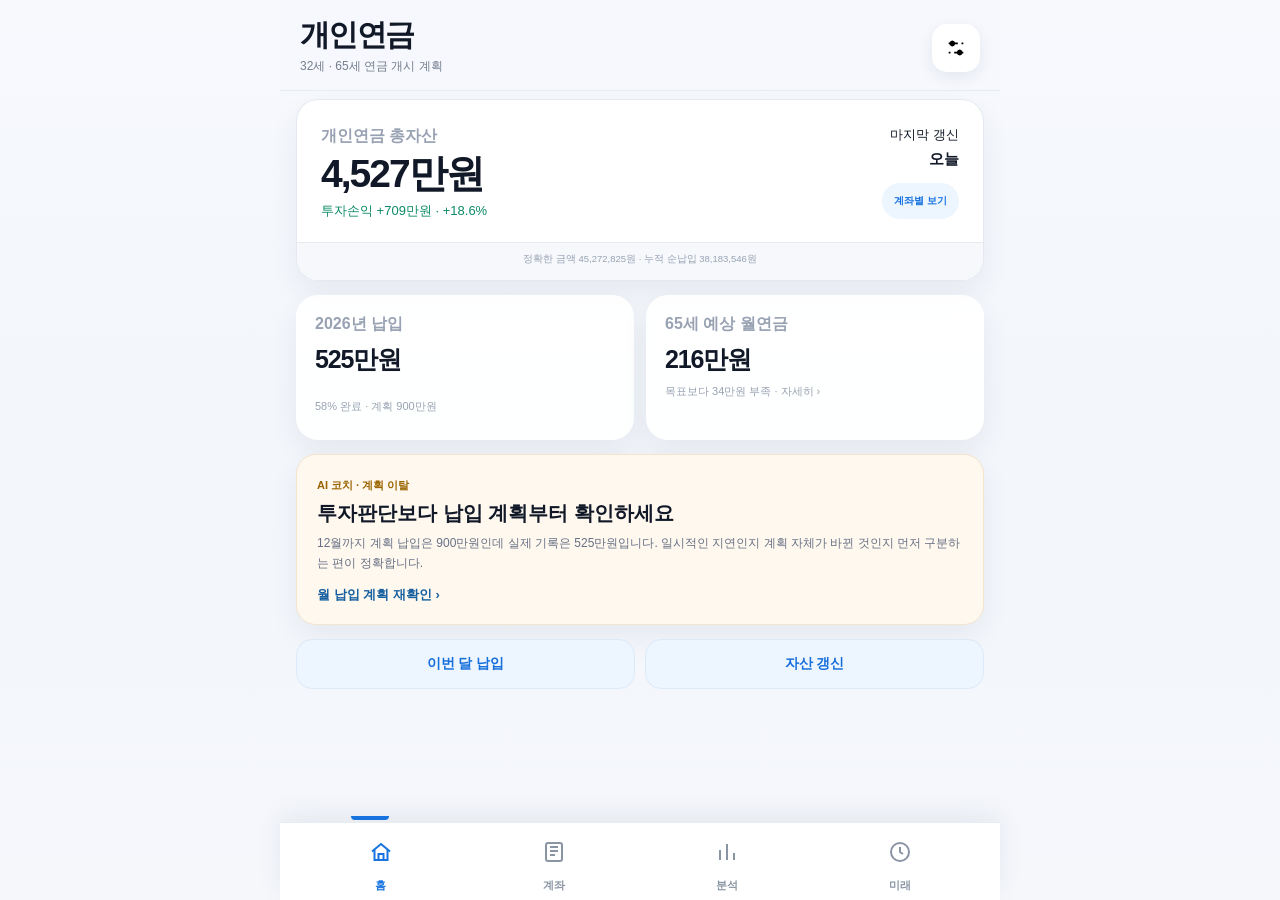
==== commit 503c1cbb: "Add files via upload" ====
--- a/index.html
+++ b/index.html
@@ -8,7 +8,7 @@
 <meta name="apple-mobile-web-app-capable" content="yes">
 <meta name="apple-mobile-web-app-status-bar-style" content="default">
 <link rel="icon" href="icon.svg" type="image/svg+xml">
-<title>개인연금 V2.4</title>
+<title>개인연금 V2.9.1</title>
 <script>
 (()=>{try{const raw=localStorage.getItem('pension-v1'),mode=raw?JSON.parse(raw)?.settings?.theme:'auto',dark=mode==='dark'||(mode!=='light'&&matchMedia('(prefers-color-scheme: dark)').matches);document.documentElement.dataset.theme=dark?'dark':'light';document.documentElement.dataset.themeMode=['auto','light','dark'].includes(mode)?mode:'auto'}catch(_){document.documentElement.dataset.theme='light';document.documentElement.dataset.themeMode='auto'}})();
 </script>
@@ -16,6 +16,7 @@
 <link rel="stylesheet" href="components.css">
 <link rel="stylesheet" href="features.css">
 <link rel="stylesheet" href="v21.css">
+<link rel="stylesheet" href="v29.css">
 <link rel="manifest" href="manifest.webmanifest">
 </head>
 <body>
@@ -58,5 +59,6 @@
 <script defer src="integrity.js"></script>
 <script defer src="charts.js"></script>
 <script defer src="v21.js"></script>
+<script defer src="v29.js"></script>
 </body>
 </html>
--- a/base.css
+++ b/base.css
@@ -1,4 +1,4 @@
-/* 개인연금 V2.4 기본 스타일 */
+/* 개인연금 V2.6 기본 스타일 */
 
 /* ===== css/00-core.css ===== */
 :root{
--- a/components.css
+++ b/components.css
@@ -1,4 +1,4 @@
-/* 개인연금 V2.4 컴포넌트 스타일 */
+/* 개인연금 V2.6 컴포넌트 스타일 */
 
 /* ===== css/40-release-polish.css ===== */
 /* V0.0 final polish — one consistent mobile layout, no overlapping controls */
--- a/features.css
+++ b/features.css
@@ -1,4 +1,4 @@
-/* 개인연금 V2.4 기능 스타일 */
+/* 개인연금 V2.6 기능 스타일 */
 
 /* ===== css/70-audit-30y.css ===== */
 .auditHidden{display:none!important}.auditHistoryCard{padding:8px 14px 4px}.auditHistoryMore{margin-top:10px}.auditHistoryMore summary{list-style:none;cursor:pointer;padding:12px 4px;font-size:12px;font-weight:900;color:var(--blue)}.auditHistoryMore summary::-webkit-details-marker{display:none}.auditHistoryMore summary:after{content:'  ▾'}.auditHistoryMore[open] summary:after{content:'  ▴'}
--- a/v21.css
+++ b/v21.css
@@ -1,4 +1,4 @@
-/* 개인연금 V2.4 · polished mobile finish */
+/* 개인연금 V2.6 · polished mobile finish */
 :root{
   --bg:#f5f7fb;
   --surface:#fff;
@@ -54,7 +54,7 @@
 .v21Period,.v21Scenario{display:grid;gap:5px;background:#e9eef6;border-radius:17px;padding:4px;margin-bottom:14px}.v21Period{grid-template-columns:repeat(4,1fr)}.v21Scenario{grid-template-columns:repeat(3,1fr)}
 .v21Period button,.v21Scenario button{border:0;background:none;border-radius:13px;padding:11px 4px;font-weight:900;color:#7b8594;font-size:12px}.v21Period button.active,.v21Scenario button.active{background:#fff;color:var(--text);box-shadow:0 4px 12px rgba(30,49,78,.07)}
 .v21CashCard{padding-bottom:18px}.v21CashHead{align-items:center}.v21MetricToggle{display:flex;gap:3px;padding:3px;background:#eef2f7;border-radius:12px;flex:0 0 auto}.v21MetricToggle button{border:0;background:transparent;color:#7d8795;border-radius:9px;padding:7px 9px;font-size:10px;font-weight:900}.v21MetricToggle button.active{background:#fff;color:var(--blue);box-shadow:0 2px 8px rgba(34,51,79,.07)}
-.v21CashSummary{display:grid;grid-template-columns:1.3fr 1fr 1fr;gap:8px;margin:15px 0 6px}.v21CashSummary>div{background:#f6f8fc;border-radius:14px;padding:12px;display:grid;gap:5px;min-width:0}.v21CashSummary span{font-size:9px;color:var(--muted);font-weight:800}.v21CashSummary strong{font-size:17px;letter-spacing:-.5px}.v21CashSummary b{font-size:12px;white-space:nowrap;overflow:hidden;text-overflow:ellipsis}.v21CashChart{height:205px}.v21CashBase{stroke:#d9e0e9;stroke-width:1}.v21CashBar{fill:#78b7f0;opacity:.82;transition:fill .15s ease,opacity .15s ease}.v21CashBar.zero{fill:#dbe5f1;opacity:.8}.v21CashBar.selected{fill:#1673df;opacity:1}.v21CashPoint{margin-top:3px}
+.v21CashSummary{display:grid;grid-template-columns:1.3fr 1fr 1fr;gap:8px;margin:15px 0 6px}.v21CashSummary>div{background:#f6f8fc;border-radius:14px;padding:12px;display:grid;gap:5px;min-width:0}.v21CashSummary span{font-size:9px;color:var(--muted);font-weight:800}.v21CashSummary strong{font-size:17px;letter-spacing:-.5px}.v21CashSummary b{font-size:12px;white-space:nowrap;overflow:hidden;text-overflow:ellipsis}.v21CashChart{height:205px}.v21CashBase{stroke:#d9e0e9;stroke-width:1}.v21CashBar{fill:#78b7f0;opacity:.82;transition:fill .15s ease,opacity .15s ease}.v21CashBar.zero{display:none}.v21CashBar.selected{fill:#1673df;opacity:1}.v21CashPoint{margin-top:3px}
 
 /* Compare + AI */
 .v21CompareHero{padding:21px}.v21CompareEyebrow{font-weight:900;color:var(--muted);font-size:12px}.v21CompareMain{display:flex;justify-content:space-between;align-items:end;margin:10px 0 12px;gap:12px}.v21CompareMain strong{font-size:33px;letter-spacing:-1.2px}.v21CompareMain small{color:var(--muted);font-size:11px;text-align:right}.v21CompareCombined{padding:20px}.v21CompareBlock .sectionTitle{margin:0 0 13px;font-size:16px}.v21CompareDivider{height:1px;background:var(--line);margin:19px 0}.v21CompareRows{display:grid;grid-template-columns:repeat(3,1fr);gap:8px}.v21CompareRows div{display:grid;gap:5px;background:#f6f8fc;border-radius:13px;padding:11px}.v21CompareRows span{color:var(--muted);font-size:10px}.v21CompareRows b{font-size:12px}.v21Alloc{display:grid;gap:15px}.v21Alloc>div{display:grid;gap:6px}.v21Alloc>div>span{font-size:12px;font-weight:850}.v21Alloc>div>div{height:7px;background:#e8edf4;border-radius:99px;position:relative}.v21Alloc i{display:block;height:100%;background:linear-gradient(90deg,#1673df,#63a9ee);border-radius:99px}.v21Alloc em{position:absolute;top:-4px;width:2px;height:15px;background:#263244;border-radius:2px}.v21Alloc b{font-size:10px}
@@ -71,9 +71,9 @@
 @media(max-width:350px){.v21HomeGrid{grid-template-columns:1fr}.v21CompareRows{grid-template-columns:1fr}.v21FutureKpi{grid-template-columns:1fr}.v21CashSummary{grid-template-columns:1fr 1fr}.v21CashSummary>div:first-child{grid-column:1/-1}}
 body[data-screen="home"] .fab{display:none!important}.v21Home{padding-bottom:24px}.screen{padding-bottom:25px}
 
-/* ===== V2.4.0 final quality pass ===== */
+/* ===== V2.6 final quality pass ===== */
 html{color-scheme:light}html[data-theme="dark"]{color-scheme:dark}
-.v21HeroFixed{padding:0;overflow:hidden}.v21HeroFixed .v21HeroMain{cursor:default}.v21AccountLink{border:0;border-radius:999px;background:var(--blueSoft);color:var(--blue);font-size:10px;font-weight:900;padding:7px 9px;margin-top:8px}.v21Exact{padding:10px 22px 14px;color:var(--muted);font-size:9.5px;border-top:1px solid var(--line);white-space:nowrap;overflow:hidden;text-overflow:ellipsis}
+.v21HeroFixed{padding:0;overflow:hidden}.v21HeroFixed .v21HeroMain{cursor:default}.v21AccountLink{border:0;border-radius:999px;background:var(--blueSoft);color:var(--blue);font-size:10px;font-weight:900;padding:7px 12px;margin-top:8px;min-height:36px;min-width:44px;touch-action:manipulation}.v21Exact{padding:10px 22px 14px;color:var(--muted);font-size:9.5px;border-top:1px solid var(--line);white-space:nowrap;overflow:hidden;text-overflow:ellipsis}
 .v21Chart svg *{vector-effect:non-scaling-stroke}.v21Hit{touch-action:pan-y;cursor:ew-resize}.v21Chart{user-select:none;-webkit-user-select:none}.v21Select,.v21Dot{will-change:transform}.v21Line{transition:opacity .15s ease}.v21Axis{font-size:11px;fill:#737f90}.v21TableWrap{max-height:430px;overscroll-behavior:contain}.v21TableWrap thead th{position:sticky;top:0;background:var(--surface);z-index:2}
 .v21MetricToggle{max-width:220px}.v21MetricToggle button{white-space:nowrap}.v21CashNote{margin:10px 2px 0;color:var(--muted);font-size:10px;line-height:1.55}.v21CashSummary strong,.v21CashSummary b{font-variant-numeric:tabular-nums}
 .v21CompareKpis{display:grid;grid-template-columns:repeat(3,1fr);gap:8px;margin-top:17px}.v21CompareKpis>div{display:grid;gap:6px;background:var(--surface2);border-radius:14px;padding:13px;min-width:0}.v21CompareKpis span{color:var(--muted);font-size:9.5px}.v21CompareKpis b{font-size:14px;white-space:nowrap;overflow:hidden;text-overflow:ellipsis}.v21PlanStatus{display:flex;align-items:center;justify-content:space-between;gap:10px;margin-top:11px;padding:10px 12px;border-radius:12px;background:var(--surface2);font-size:10px}.v21PlanStatus span{color:var(--sub)}.v21PlanStatus.goodState b{color:var(--green)}.v21PlanStatus.warnState b{color:var(--amber)}
@@ -115,11 +115,11 @@
 }
 @media(prefers-reduced-motion:reduce){*{scroll-behavior:auto!important;animation-duration:.001ms!important;transition-duration:.001ms!important}.v21Line,.v21CashBar{transition:none!important}}
 
-/* V2.4 chart clipping: keep axis labels inside the chart instead of bleeding into headings. */
+/* V2.6 chart clipping: keep axis labels inside the chart instead of bleeding into headings. */
 .v21Chart{margin-top:10px;overflow:hidden;border-radius:10px}
 .v21Chart svg{overflow:hidden}
 
-/* ===== V2.4 graph interaction refinement ===== */
+/* ===== V2.6 graph interaction refinement ===== */
 /* Keep the page layout stable during horizontal chart scrubbing. */
 .v21Hit{touch-action:pan-y;cursor:ew-resize}
 .v21BarHit{cursor:pointer;touch-action:pan-y}
@@ -129,3 +129,17 @@
 html[data-theme="dark"] .v21CashBar.selected{stroke:#0d1421}
 /* Marker motion is driven by requestAnimationFrame; CSS transitions would add lag. */
 .v21Select,.v21Dot{transition:none!important}
+
+/* ===== V2.6 cash-flow and touch finalisation ===== */
+.v21CashBarHit{fill:transparent;cursor:pointer;touch-action:pan-y;pointer-events:all}
+.v21CashBar{pointer-events:none}
+/* Selection is color-only: bars never translate, resize or animate across slots. */
+.v21CashBar,.v21CashBar.selected{transform:none!important;animation:none!important}
+
+
+/* V2.6 graph final: fixed calendar slots and finger-locked scrubbing */
+.v21Hit{touch-action:pan-y;pointer-events:all}
+.v21Select,.v21Dot{transition:none!important}
+.v21CashAxis{font-size:10px}
+.v21CashBar,.v21CashBar.selected{transform:none!important;animation:none!important;transition:fill 90ms ease,opacity 90ms ease,stroke 90ms ease!important}
+@media(max-width:390px){.v21CashAxis{font-size:9px}.v21CashChart{height:196px}}
--- a/v29.css
+++ b/v29.css
@@ -0,0 +1,13 @@
+/* 개인연금 V2.9.1 UI */
+:root{--v29-growth:#2f80ed;--v29-income:#22a06b;--v29-stable:#7b8ba3;--v29-alt:#d69e2e;--v29-other:#9b7ed8}
+.v29CardHead{display:flex;align-items:flex-start;justify-content:space-between;gap:14px;margin-bottom:18px}.v29CardHead h2,.v29HoldingHead h2{font-size:22px;line-height:1.25;margin:3px 0 0}.v29TextBtn{border:0;background:var(--blue-soft,#eaf3ff);color:var(--blue,#1672d8);border-radius:999px;padding:9px 12px;font-weight:900;white-space:nowrap}.v29AllocationCard{overflow:hidden}.v29AllocationBody{display:grid;grid-template-columns:128px minmax(0,1fr);gap:18px;align-items:center}.v29Donut{width:128px;height:128px;border:0;border-radius:50%;background:var(--donut);position:relative;padding:0;box-shadow:inset 0 0 0 1px rgba(17,31,55,.05)}.v29Donut:before{content:"";position:absolute;inset:25px;border-radius:50%;background:var(--card,#fff);box-shadow:0 0 0 1px rgba(17,31,55,.05)}.v29Donut span{position:absolute;inset:0;display:flex;flex-direction:column;align-items:center;justify-content:center;z-index:1}.v29Donut b{font-size:27px;line-height:1}.v29Donut small{font-size:12px;margin-top:6px;color:var(--muted,#7a8799);font-weight:800}.v29Legend{min-width:0}.v29LegendRow{width:100%;border:0;background:transparent;display:grid;grid-template-columns:10px minmax(0,1fr) auto;gap:9px;align-items:center;padding:8px 0;text-align:left}.v29LegendRow i{width:9px;height:9px;border-radius:50%;background:var(--dot)}.v29LegendRow span,.v29LegendRow strong{min-width:0}.v29LegendRow b{font-size:15px}.v29LegendRow span small{display:block;white-space:nowrap;overflow:hidden;text-overflow:ellipsis;color:var(--muted);font-size:11px;margin-top:2px}.v29LegendRow strong{text-align:right;font-size:15px}.v29LegendRow strong small{display:block;color:var(--muted);font-size:11px;margin-top:2px}.v29RiskStrip{display:grid;grid-template-columns:1fr auto;gap:3px 10px;margin-top:18px;padding:14px 15px;border-radius:18px;background:rgba(34,160,107,.10)}.v29RiskStrip span{font-weight:850;color:#16835a}.v29RiskStrip b{color:#16835a}.v29RiskStrip small{grid-column:1/-1;color:var(--muted)}.v29AllocationFoot{font-size:12px;line-height:1.5;color:var(--muted);padding-top:14px;margin-top:14px;border-top:1px solid var(--line,#e7ebf1)}
+.v29HoldingHead{display:flex;justify-content:space-between;align-items:center;padding:21px 20px 12px;border-bottom:1px solid var(--line)}.v29HoldingHead button{border:0;background:var(--blue-soft);color:var(--blue);font-weight:900;border-radius:14px;padding:10px 12px}.holdings:has(.v29HoldingHead) .holdingRow:first-of-type{border-top:0}.v29ClassEditor{display:grid;gap:10px;margin-bottom:16px}.v29ClassEditRow{display:grid;grid-template-columns:minmax(0,1fr) 108px;gap:10px;align-items:center;padding:13px;border:1px solid var(--line);border-radius:16px;background:var(--soft)}.v29ClassEditRow.focus{box-shadow:0 0 0 3px rgba(47,128,237,.18)}.v29ClassEditRow span{min-width:0}.v29ClassEditRow span b{display:block;white-space:nowrap;overflow:hidden;text-overflow:ellipsis}.v29ClassEditRow span small{color:var(--muted);display:block;margin-top:3px}.v29ClassEditRow select{min-width:0}.v29RiskToggle{grid-column:1/-1;display:flex;align-items:center;gap:8px;font-size:13px;color:var(--muted)}.v29RiskToggle input{width:18px;height:18px}.v29RiskField{display:none}.v29HomeHero{isolation:isolate}.v29CoachCompact{padding-top:18px!important;padding-bottom:18px!important}.v29CoachCompact p{display:none}.v29CoachCompact h3{margin-bottom:0!important}.v29CoachCompact .uxHomeAction{margin-top:10px}.v29ThemeTop{order:-1}.v21ThemePicker button{min-height:64px}.v29ClassSettings .settingsTitle:after{content:" · 5개로 단순화";font-size:12px;color:var(--muted);font-weight:700}.v29TargetRow{display:grid;grid-template-columns:72px minmax(0,1fr) 58px 14px;gap:9px;align-items:center;padding:10px 0;border-bottom:1px solid var(--line)}.v29TargetRow:last-child{border-bottom:0}.v29TargetRow .className{border:0!important;background:transparent!important;padding:0!important;font-weight:900!important;color:var(--text)!important}.v29TargetRow span{min-width:0}.v29TargetRow span small{display:block;color:var(--muted);white-space:nowrap;overflow:hidden;text-overflow:ellipsis}.v29TargetRow .classTarget{text-align:right;padding:10px!important}.v29TargetRow>b{color:var(--muted)}.v29Guide{margin-top:12px;border-radius:16px;background:var(--soft);overflow:hidden}.v29Guide summary{padding:14px 15px;font-weight:850;cursor:pointer}.v29Guide>div{padding:0 15px 15px}.v29Guide p{display:flex;gap:10px;margin:8px 0}.v29Guide p b{width:44px}.v29Guide p span{color:var(--muted);font-size:13px;line-height:1.45}.v29Guide>div>small{display:block;color:var(--muted);line-height:1.5;margin-top:10px}.v29ExportActions{display:grid;gap:8px;margin-top:8px}.v29TwoScenario{grid-template-columns:repeat(2,1fr)!important}.v29ScenarioCompare{margin-top:-2px}.v29CompareGrid{display:grid;grid-template-columns:1fr 1fr;gap:10px}.v29CompareGrid>div{background:var(--soft);border-radius:18px;padding:15px}.v29CompareGrid small{display:block;color:var(--muted)}.v29CompareGrid b{display:block;font-size:19px;margin:7px 0}.v29CompareGrid span{font-size:13px;font-weight:850}.v29AssumptionLine{margin-top:12px;color:var(--muted);font-size:12px;line-height:1.5}.v29ScenarioEmpty{width:100%;border:0;background:transparent;display:flex;align-items:center;justify-content:space-between;text-align:left;padding:2px 0}.v29ScenarioEmpty b{display:block;font-size:18px}.v29ScenarioEmpty small{display:block;color:var(--muted);margin-top:6px;line-height:1.45}.v29ScenarioEmpty>span:last-child{font-size:28px;color:var(--muted)}
+@media(max-width:370px){.v29AllocationBody{grid-template-columns:105px minmax(0,1fr);gap:12px}.v29Donut{width:105px;height:105px}.v29Donut:before{inset:21px}.v29LegendRow span small{display:none}.v29TargetRow{grid-template-columns:62px minmax(0,1fr) 54px 12px}}
+html[data-theme="dark"] .v29Donut:before{background:var(--card);box-shadow:0 0 0 1px rgba(255,255,255,.07)}html[data-theme="dark"] .v29RiskStrip{background:rgba(40,196,135,.12)}html[data-theme="dark"] .v29TextBtn,html[data-theme="dark"] .v29HoldingHead button{background:#18395e;color:#6db5ff}html[data-theme="dark"] .v29Guide{background:#111d2d}
+html[data-theme="dark"] .sheetHead{background:var(--surface)!important;color:var(--text)}
+html[data-theme="dark"] .dataStatusRow,html[data-theme="dark"] .dataAction,html[data-theme="dark"] .v29ExportActions .dataAction{background:#111d2d!important;border-color:#25334a!important;color:#edf3fb!important}
+html[data-theme="dark"] .dataStatusText b,html[data-theme="dark"] .dataAction strong,html[data-theme="dark"] .dataStatusRow b{color:#edf3fb!important}
+html[data-theme="dark"] .dataStatusText small,html[data-theme="dark"] .dataAction small,html[data-theme="dark"] .dataFoot{color:#91a1b8!important}
+html[data-theme="dark"] .dataAction.primaryAction{background:#1769c8!important;color:white!important}
+html[data-theme="dark"] .dataAction.primaryAction strong,html[data-theme="dark"] .dataAction.primaryAction small{color:white!important}
+html[data-theme="dark"] .dataState{background:#1e2b3d!important;color:#b9c7d8!important}html[data-theme="dark"] .dataState.bad{background:#432528!important;color:#ffaaa9!important}
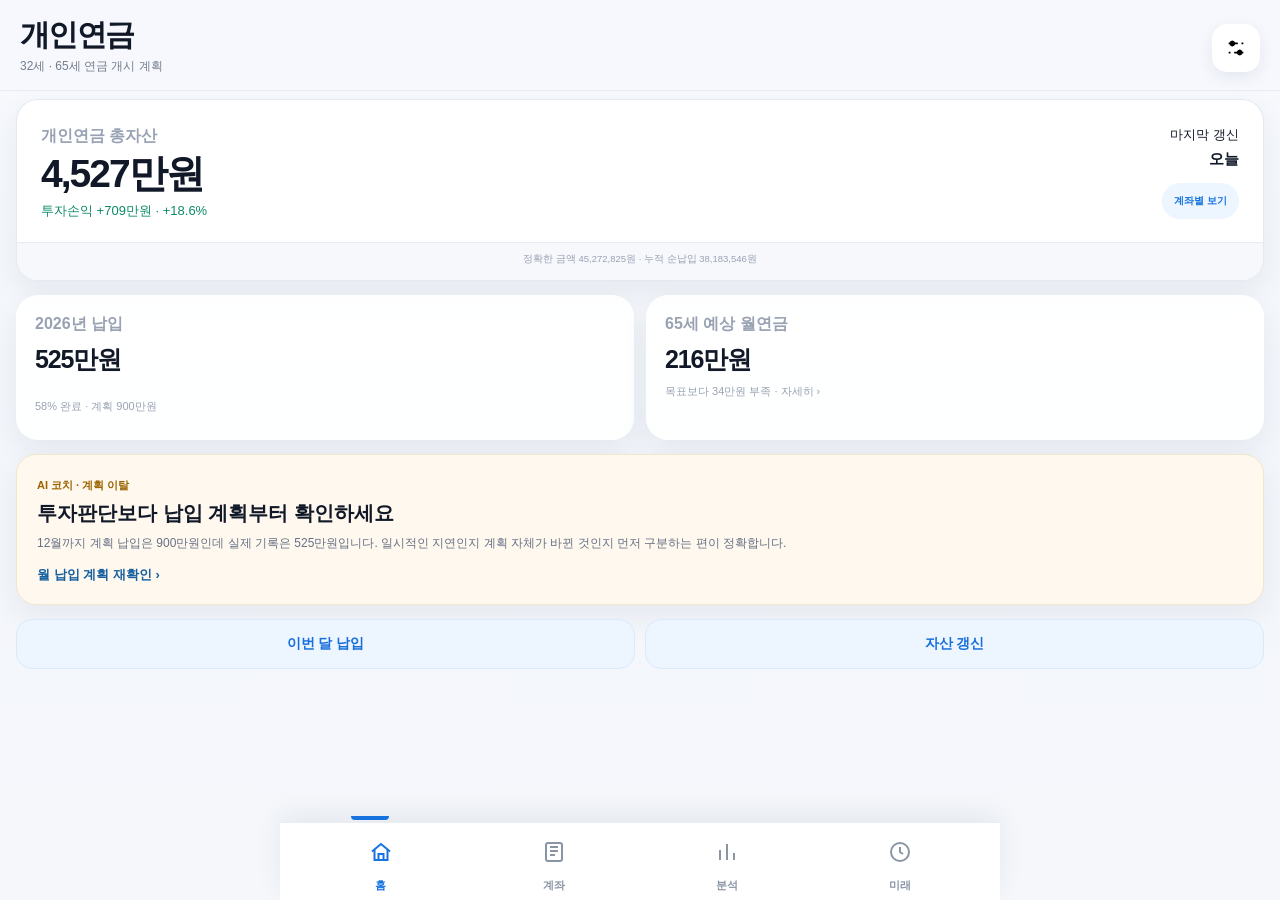
==== commit 3cb559ba: "Add files via upload" ====
--- a/index.html
+++ b/index.html
@@ -5,18 +5,19 @@
 <meta name="viewport" content="width=device-width,initial-scale=1,viewport-fit=cover,user-scalable=no">
 <meta name="theme-color" content="#f5f7fb">
 <meta name="description" content="연금저축과 IRP를 장기간 관리하는 개인연금 웹앱">
+<meta name="mobile-web-app-capable" content="yes">
 <meta name="apple-mobile-web-app-capable" content="yes">
 <meta name="apple-mobile-web-app-status-bar-style" content="default">
 <link rel="icon" href="icon.svg" type="image/svg+xml">
-<title>개인연금 V2.9.1</title>
+<title>개인연금 V3.1.1</title>
 <script>
 (()=>{try{const raw=localStorage.getItem('pension-v1'),mode=raw?JSON.parse(raw)?.settings?.theme:'auto',dark=mode==='dark'||(mode!=='light'&&matchMedia('(prefers-color-scheme: dark)').matches);document.documentElement.dataset.theme=dark?'dark':'light';document.documentElement.dataset.themeMode=['auto','light','dark'].includes(mode)?mode:'auto'}catch(_){document.documentElement.dataset.theme='light';document.documentElement.dataset.themeMode='auto'}})();
 </script>
-<link rel="stylesheet" href="base.css">
-<link rel="stylesheet" href="components.css">
-<link rel="stylesheet" href="features.css">
-<link rel="stylesheet" href="v21.css">
-<link rel="stylesheet" href="v29.css">
+<link rel="stylesheet" href="base.css?v=3.1.1">
+<link rel="stylesheet" href="components.css?v=3.1.1">
+<link rel="stylesheet" href="features.css?v=3.1.1">
+<link rel="stylesheet" href="v21.css?v=3.1.1">
+<link rel="stylesheet" href="v29.css?v=3.1.1">
 <link rel="manifest" href="manifest.webmanifest">
 </head>
 <body>
@@ -48,17 +49,17 @@
 <div class="overlay" id="settingsSheet"><div class="sheet"><div class="sheetHead"><div class="sheetTitle">설정</div><button class="closeBtn" data-close="settingsSheet">×</button></div><div id="settingsBody"></div></div></div>
 <div class="overlay" id="formSheet"><div class="sheet"><div class="sheetHead"><div class="sheetTitle" id="formTitle">입력</div><button class="closeBtn" data-close="formSheet">×</button></div><div id="formBody"></div></div></div>
 <div class="toast" id="toast"></div>
-<script defer src="core.js"></script>
-<script defer src="ui.js"></script>
-<script defer src="analysis.js"></script>
-<script defer src="ocr.js"></script>
-<script defer src="backup.js"></script>
-<script defer src="planning.js"></script>
-<script defer src="ledger.js"></script>
-<script defer src="coach.js"></script>
-<script defer src="integrity.js"></script>
-<script defer src="charts.js"></script>
-<script defer src="v21.js"></script>
-<script defer src="v29.js"></script>
+<script defer src="core.js?v=3.1.1"></script>
+<script defer src="ui.js?v=3.1.1"></script>
+<script defer src="analysis.js?v=3.1.1"></script>
+<script defer src="ocr.js?v=3.1.1"></script>
+<script defer src="backup.js?v=3.1.1"></script>
+<script defer src="planning.js?v=3.1.1"></script>
+<script defer src="ledger.js?v=3.1.1"></script>
+<script defer src="coach.js?v=3.1.1"></script>
+<script defer src="integrity.js?v=3.1.1"></script>
+<script defer src="charts.js?v=3.1.1"></script>
+<script defer src="v21.js?v=3.1.1"></script>
+<script defer src="v29.js?v=3.1.1"></script>
 </body>
 </html>
--- a/components.css
+++ b/components.css
@@ -32,7 +32,7 @@
 .ocrSummary{margin-top:12px;background:#f7f9fc;border:1px solid var(--line);border-radius:16px;padding:13px}.ocrSummaryRow{display:flex;justify-content:space-between;gap:12px;padding:5px 0;font-size:12px}.ocrSummaryRow b{font-size:13px}.ocrApply{margin-top:12px;min-height:52px}.ocrManual{margin-top:13px}.ocrManual summary{cursor:pointer;font-size:12px;font-weight:850;color:var(--sub);padding:8px 2px}.ocrManual textarea{width:100%;min-height:110px;border:1px solid var(--line);border-radius:14px;padding:12px;resize:vertical}.ocrManual .btn{margin-top:8px}
 .ocrViewer{position:fixed;inset:0;z-index:400;background:#0b1220;display:none;flex-direction:column}.ocrViewer.open{display:flex}.ocrViewerHead{height:58px;flex:0 0 58px;display:flex;align-items:center;justify-content:space-between;padding:8px 12px;color:#fff;background:#0b1220}.ocrViewerHead b{font-size:15px}.ocrViewerActions{display:flex;gap:7px}.ocrViewerActions button{width:40px;height:40px;border:0;border-radius:13px;background:#202a3b;color:#fff;font-size:18px}.ocrViewerBody{flex:1;overflow:auto;padding:12px;display:block;text-align:center;overscroll-behavior:contain;-webkit-overflow-scrolling:touch}.ocrViewerBody img{display:block;width:100%;height:auto;transform-origin:top center;transition:transform 120ms ease}
 /* Remove obsolete photo UI rules from earlier iterations. */
-.photoViewer,.photoFloat,.photoCommit,.photoTools{display:none!important}
+.photoViewer:not(.open),.photoFloat,.photoCommit,.photoTools{display:none!important}.photoViewer.open{display:flex!important}
 @media(max-width:390px){.topbar{padding-left:14px;padding-right:14px}.title{font-size:27px}.sheet{padding-left:13px;padding-right:13px}.ocrNumbers{grid-template-columns:66px 1fr 1fr;gap:6px}.ocrMini input{font-size:11px;padding-left:7px;padding-right:7px}.ocrRow{padding:10px}.ocrPhotoLine{grid-template-columns:60px minmax(0,1fr)}.ocrThumb{width:60px;height:82px}.ocrPhotoAction{grid-column:2;width:max-content;padding:8px 10px}}
 @media(prefers-reduced-motion:reduce){.fab,.ocrTrack i,.chartCard *,.ocrViewerBody img{transition:none!important}}
 
--- a/v29.css
+++ b/v29.css
@@ -11,3 +11,26 @@
 html[data-theme="dark"] .dataAction.primaryAction{background:#1769c8!important;color:white!important}
 html[data-theme="dark"] .dataAction.primaryAction strong,html[data-theme="dark"] .dataAction.primaryAction small{color:white!important}
 html[data-theme="dark"] .dataState{background:#1e2b3d!important;color:#b9c7d8!important}html[data-theme="dark"] .dataState.bad{background:#432528!important;color:#ffaaa9!important}
+
+/* ===== V3.0 compact allocation + mobile table containment ===== */
+:root{--v29-growth:#2f80ed;--v29-dividend:#22a06b;--v29-bond:#7b8ba3;--v29-cash:#23a6a6;--v29-alt:#d69e2e}
+.app,main,.screen,.accountWrap,.stack,.card,.v21Details{min-width:0;max-width:100%}
+.v30AllocationCompact{padding:17px 18px}.v30AllocationCompact .v29CardHead{margin-bottom:12px;align-items:center}.v30AllocationCompact .v29CardHead h2{font-size:18px}.v30AllocationCompact .v29CardHead>small{max-width:125px;text-align:right;color:var(--muted);font-size:9px;line-height:1.35}.v30AllocationCompact .v29AllocationBody{grid-template-columns:88px minmax(0,1fr);gap:15px}.v30AllocationCompact .v29Donut{width:88px;height:88px;touch-action:manipulation}.v30AllocationCompact .v29Donut:before{inset:18px}.v30AllocationCompact .v29Donut b{font-size:20px}.v30AllocationCompact .v29Donut small{font-size:9px;margin-top:3px}.v30AllocationCompact .v29Legend{display:grid;grid-template-columns:1fr 1fr;column-gap:13px}.v30AllocationCompact .v29LegendRow{display:grid;grid-template-columns:8px minmax(0,1fr) auto;gap:6px;padding:5px 0;cursor:default;pointer-events:none}.v30AllocationCompact .v29LegendRow i{width:7px;height:7px}.v30AllocationCompact .v29LegendRow b,.v30AllocationCompact .v29LegendRow strong{font-size:11px}.v30AllocationCompact .v29RiskStrip{margin-top:12px;padding:11px 12px}.v30AllocationCompact .v29RiskStrip small{font-size:9px}.v30AllocationDetail{display:grid;gap:12px}.v30AllocationDetail section{padding:14px;border:1px solid var(--line);border-radius:17px;background:var(--surface2)}.v30DetailHead{display:flex;align-items:center;justify-content:space-between;gap:12px;padding-bottom:9px;border-bottom:1px solid var(--line)}.v30DetailHead>span{display:flex;align-items:center;gap:8px}.v30DetailHead i{width:10px;height:10px;border-radius:50%;background:var(--dot)}.v30DetailHead strong{text-align:right;font-size:14px}.v30DetailHead strong small{display:block;margin-top:2px;color:var(--muted);font-size:9px}.v30DetailHolding{display:flex;justify-content:space-between;gap:12px;padding:10px 0 0;font-size:11px}.v30DetailHolding span{min-width:0;overflow:hidden;text-overflow:ellipsis;white-space:nowrap}.v30DetailHolding b{white-space:nowrap}.v30DangerSection{border:1px solid #ffd5d9;background:#fff9fa}.v30ResetButton{border-color:#ffd5d9!important;background:#fff!important;color:#b42334!important}.v30DangerConfirm{padding:17px;border:1px solid #ffd5d9;border-radius:18px;background:#fff5f6}.v30DangerConfirm strong{display:block;color:#b42334;font-size:19px}.v30DangerConfirm p{margin:9px 0 0;color:#7d3a43;font-size:12px;line-height:1.6}.v30ConfirmActions{display:grid;grid-template-columns:1fr 1fr;gap:9px;margin-top:14px}.btn.danger{background:#d92d3f;color:#fff;border-color:#d92d3f}
+.v21Details{overflow:hidden!important}.v21Details[open]{overflow:hidden!important}.v21TableWrap{width:100%!important;max-width:100%!important;overflow-x:auto!important;overflow-y:auto!important;-webkit-overflow-scrolling:touch;overscroll-behavior:contain;margin-top:10px!important}.v21TableWrap table{width:100%!important;min-width:0!important;max-width:100%!important;table-layout:fixed!important;border-collapse:collapse}.v21TableWrap th,.v21TableWrap td{padding:10px 3px!important;font-size:9.5px!important;white-space:normal!important;overflow-wrap:anywhere}.v21TableWrap th:first-child,.v21TableWrap td:first-child{width:16%;padding-left:2px!important}.v21TableWrap th:not(:first-child),.v21TableWrap td:not(:first-child){width:28%}
+html[data-theme="dark"] .v30DangerSection{background:#2a171d;border-color:#5d2b37}html[data-theme="dark"] .v30ResetButton{background:#24151a!important;color:#ff98a3!important;border-color:#5d2b37!important}html[data-theme="dark"] .v30DangerConfirm{background:#2a171d;border-color:#5d2b37}html[data-theme="dark"] .v30DangerConfirm strong{color:#ff98a3}html[data-theme="dark"] .v30DangerConfirm p{color:#d7a9ae}
+@media(max-width:370px){.v30AllocationCompact .v29AllocationBody{grid-template-columns:76px minmax(0,1fr);gap:11px}.v30AllocationCompact .v29Donut{width:76px;height:76px}.v30AllocationCompact .v29Donut:before{inset:16px}.v30AllocationCompact .v29Legend{grid-template-columns:1fr}.v21TableWrap th,.v21TableWrap td{font-size:8.8px!important;padding:9px 2px!important}}
+
+/* ===== V3.1 direct holding editing ===== */
+.v31HoldingActions{display:grid;grid-template-columns:1fr auto;gap:8px;margin-top:12px;padding-top:12px;border-top:1px solid var(--line)}
+.v31HoldingActions .btn{min-height:38px}.btn.dangerOutline{border:1px solid #efb4bd;background:#fff7f8;color:#b42334}
+html[data-theme="dark"] .btn.dangerOutline{background:#25171b;border-color:#62313b;color:#ff9eaa}
+@media(max-width:370px){.v31HoldingActions{grid-template-columns:1fr}.v31HoldingActions .btn{width:100%}}
+
+/* V3.1.1 scroll/click safety */
+html.modalOpen,body.modalOpen{overflow:hidden!important;touch-action:none!important}
+body:not(.modalOpen){overflow-y:auto!important;touch-action:pan-y!important}
+.overlay:not(.open){visibility:hidden!important;pointer-events:none!important}
+.overlay.open{visibility:visible!important;pointer-events:auto!important}
+.app,main,.screen{width:100%;box-sizing:border-box}
+button,.v29Donut,[role=button]{touch-action:manipulation}
+.v29AllocationCard{pointer-events:auto}.v29AllocationCard .v29Legend{pointer-events:none}.v29AllocationCard .v29Donut{pointer-events:auto!important}
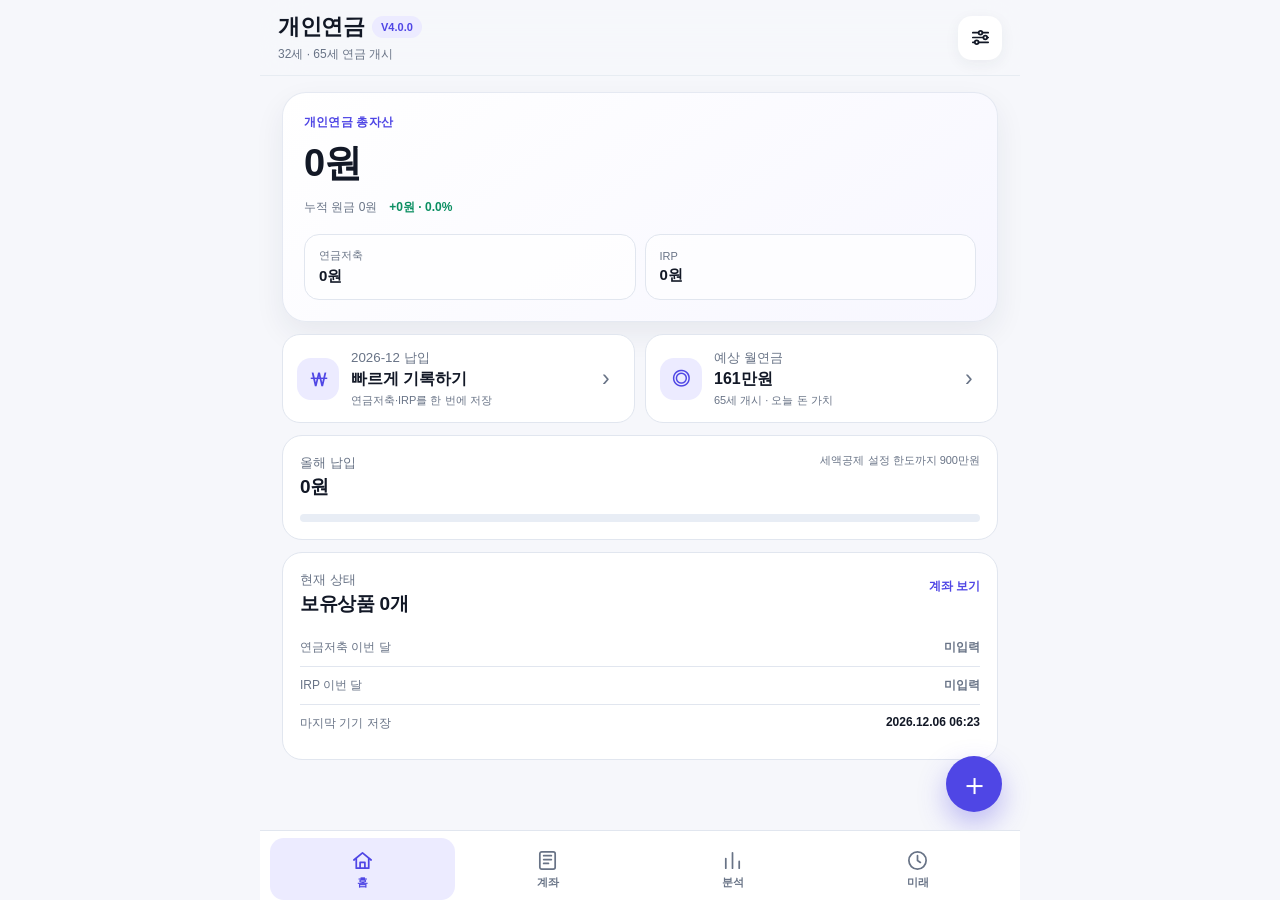
==== commit bf616037: "Add files via upload" ====
--- a/index.html
+++ b/index.html
@@ -1,65 +1,58 @@
 <!doctype html>
 <html lang="ko">
 <head>
-<meta charset="utf-8">
-<meta name="viewport" content="width=device-width,initial-scale=1,viewport-fit=cover,user-scalable=no">
-<meta name="theme-color" content="#f5f7fb">
-<meta name="description" content="연금저축과 IRP를 장기간 관리하는 개인연금 웹앱">
-<meta name="mobile-web-app-capable" content="yes">
-<meta name="apple-mobile-web-app-capable" content="yes">
-<meta name="apple-mobile-web-app-status-bar-style" content="default">
-<link rel="icon" href="icon.svg" type="image/svg+xml">
-<title>개인연금 V3.1.1</title>
-<script>
-(()=>{try{const raw=localStorage.getItem('pension-v1'),mode=raw?JSON.parse(raw)?.settings?.theme:'auto',dark=mode==='dark'||(mode!=='light'&&matchMedia('(prefers-color-scheme: dark)').matches);document.documentElement.dataset.theme=dark?'dark':'light';document.documentElement.dataset.themeMode=['auto','light','dark'].includes(mode)?mode:'auto'}catch(_){document.documentElement.dataset.theme='light';document.documentElement.dataset.themeMode='auto'}})();
-</script>
-<link rel="stylesheet" href="base.css?v=3.1.1">
-<link rel="stylesheet" href="components.css?v=3.1.1">
-<link rel="stylesheet" href="features.css?v=3.1.1">
-<link rel="stylesheet" href="v21.css?v=3.1.1">
-<link rel="stylesheet" href="v29.css?v=3.1.1">
-<link rel="manifest" href="manifest.webmanifest">
+  <meta charset="utf-8">
+  <meta name="viewport" content="width=device-width,initial-scale=1,viewport-fit=cover,user-scalable=no">
+  <meta name="theme-color" content="#f6f7fb">
+  <meta name="description" content="연금저축과 IRP를 장기간 관리하는 개인연금 웹앱">
+  <meta name="apple-mobile-web-app-capable" content="yes">
+  <meta name="apple-mobile-web-app-status-bar-style" content="default">
+  <link rel="icon" href="icon.svg" type="image/svg+xml">
+  <link rel="manifest" href="manifest.webmanifest">
+  <title>개인연금 V4.0.0</title>
+  <script>
+    (()=>{try{const raw=localStorage.getItem('pension-v1');const mode=raw?JSON.parse(raw)?.settings?.theme:'auto';const dark=mode==='dark'||(mode!=='light'&&matchMedia('(prefers-color-scheme: dark)').matches);document.documentElement.dataset.theme=dark?'dark':'light';document.documentElement.dataset.themeMode=['auto','light','dark'].includes(mode)?mode:'auto'}catch(_){document.documentElement.dataset.theme='light';document.documentElement.dataset.themeMode='auto'}})();
+  </script>
+  <link rel="stylesheet" href="app.css?v=4.0.0">
 </head>
 <body>
-<div class="app">
-<header class="topbar">
-<div class="brand"><div class="title">개인연금</div><div class="subtitle" id="headerSub"></div></div>
-<button aria-label="설정" class="iconBtn" id="settingsBtn"><svg aria-hidden="true" viewBox="0 0 24 24"><path d="M4 7h6M14 7h6"></path><circle cx="12" cy="7" r="2"></circle><path d="M4 12h11M19 12h1"></path><circle cx="17" cy="12" r="2"></circle><path d="M4 17h2M10 17h10"></path><circle cx="8" cy="17" r="2"></circle></svg></button>
-</header>
-<main>
-<section class="screen active" id="home"></section>
-<section class="screen" id="account"></section>
-<section class="screen" id="analysis"></section>
-<section class="screen" id="future"></section>
-</main>
-</div>
-<nav aria-label="주요 메뉴" class="nav">
-<i class="navMark" id="navMark"></i>
-<button class="active" data-screen="home"><svg viewBox="0 0 24 24"><path d="M3 11.5 12 4l9 7.5"></path><path d="M5.5 10v10h13V10"></path><path d="M9.5 20v-6h5v6"></path></svg><span>홈</span></button>
-<button data-screen="account"><svg viewBox="0 0 24 24"><rect height="18" rx="2" width="16" x="4" y="3"></rect><path d="M8 7h8M8 11h8M8 15h5"></path></svg><span>계좌</span></button>
-<button data-screen="analysis"><svg viewBox="0 0 24 24"><path d="M5 20V10M12 20V4M19 20v-7"></path></svg><span>분석</span></button>
-<button data-screen="future"><svg viewBox="0 0 24 24"><circle cx="12" cy="12" r="9"></circle><path d="M12 7v5l3 2"></path></svg><span>미래</span></button>
-</nav>
-<button aria-label="빠른 입력" class="fab" id="fab">＋</button>
-<div class="overlay" id="quickSheet"><div class="sheet"><div class="sheetHead"><div class="sheetTitle">빠른 입력</div><button class="closeBtn" data-close="quickSheet">×</button></div><div class="quickGrid">
-<button class="quickItem" data-quick="contribution"><span class="quickIcon">₩</span><span><b>이번 달 납입</b><small>연금저축·IRP 기록</small></span><span>›</span></button>
-<button class="quickItem" data-quick="snapshot"><span class="quickIcon">↻</span><span><b>자산현황 갱신</b><small>잔고 사진 자동 인식 · 텍스트</small></span><span>›</span></button>
-<button class="quickItem" data-quick="detail"><span class="quickIcon">＋</span><span><b>배당·매도 기록</b><small>현금흐름과 확정손익</small></span><span>›</span></button>
-</div></div></div>
-<div class="overlay" id="settingsSheet"><div class="sheet"><div class="sheetHead"><div class="sheetTitle">설정</div><button class="closeBtn" data-close="settingsSheet">×</button></div><div id="settingsBody"></div></div></div>
-<div class="overlay" id="formSheet"><div class="sheet"><div class="sheetHead"><div class="sheetTitle" id="formTitle">입력</div><button class="closeBtn" data-close="formSheet">×</button></div><div id="formBody"></div></div></div>
-<div class="toast" id="toast"></div>
-<script defer src="core.js?v=3.1.1"></script>
-<script defer src="ui.js?v=3.1.1"></script>
-<script defer src="analysis.js?v=3.1.1"></script>
-<script defer src="ocr.js?v=3.1.1"></script>
-<script defer src="backup.js?v=3.1.1"></script>
-<script defer src="planning.js?v=3.1.1"></script>
-<script defer src="ledger.js?v=3.1.1"></script>
-<script defer src="coach.js?v=3.1.1"></script>
-<script defer src="integrity.js?v=3.1.1"></script>
-<script defer src="charts.js?v=3.1.1"></script>
-<script defer src="v21.js?v=3.1.1"></script>
-<script defer src="v29.js?v=3.1.1"></script>
+  <div class="appShell">
+    <header class="topbar">
+      <div class="brand">
+        <div class="brandLine"><h1>개인연금</h1><button id="versionBadge" class="versionBadge" aria-label="앱 버전 V4.0.0 정보">V4.0.0</button></div>
+        <div class="subtitle" id="headerSub"></div>
+      </div>
+      <button class="iconBtn" id="settingsBtn" aria-label="설정 열기">
+        <svg viewBox="0 0 24 24" aria-hidden="true"><path d="M4 7h6M14 7h6"></path><circle cx="12" cy="7" r="2"></circle><path d="M4 12h11M19 12h1"></path><circle cx="17" cy="12" r="2"></circle><path d="M4 17h2M10 17h10"></path><circle cx="8" cy="17" r="2"></circle></svg>
+      </button>
+    </header>
+
+    <main>
+      <section class="screen active" id="home" aria-label="홈"></section>
+      <section class="screen" id="account" aria-label="계좌"></section>
+      <section class="screen" id="analysis" aria-label="분석"></section>
+      <section class="screen" id="future" aria-label="미래"></section>
+    </main>
+  </div>
+
+  <nav class="nav" aria-label="주요 메뉴">
+    <button class="active" data-screen="home"><svg viewBox="0 0 24 24" aria-hidden="true"><path d="M3 11.5 12 4l9 7.5"></path><path d="M5.5 10v10h13V10"></path><path d="M9.5 20v-6h5v6"></path></svg><span>홈</span></button>
+    <button data-screen="account"><svg viewBox="0 0 24 24" aria-hidden="true"><rect height="18" rx="2" width="16" x="4" y="3"></rect><path d="M8 7h8M8 11h8M8 15h5"></path></svg><span>계좌</span></button>
+    <button data-screen="analysis"><svg viewBox="0 0 24 24" aria-hidden="true"><path d="M5 20V10M12 20V4M19 20v-7"></path></svg><span>분석</span></button>
+    <button data-screen="future"><svg viewBox="0 0 24 24" aria-hidden="true"><circle cx="12" cy="12" r="9"></circle><path d="M12 7v5l3 2"></path></svg><span>미래</span></button>
+  </nav>
+
+  <button class="fab" id="fab" aria-label="기록 추가. 길게 누르면 숨김">＋</button>
+
+  <div class="modal" id="modal" aria-hidden="true">
+    <div class="modalSheet" role="dialog" aria-modal="true" aria-labelledby="modalTitle">
+      <div class="modalHead"><h2 class="modalTitle" id="modalTitle"></h2><button class="modalClose" aria-label="창 닫기">×</button></div>
+      <div class="modalBody"></div>
+    </div>
+  </div>
+
+  <div class="toast" id="toast" role="status" aria-live="polite"></div>
+  <noscript>이 앱을 사용하려면 JavaScript를 켜야 합니다.</noscript>
+  <script type="module" src="app.js?v=4.0.0"></script>
 </body>
 </html>
--- a/app.css
+++ b/app.css
@@ -0,0 +1,373 @@
+:root {
+  color-scheme: light;
+  --bg: #f6f7fb;
+  --surface: #ffffff;
+  --surface-2: #f1f4f9;
+  --surface-3: #e8edf5;
+  --text: #121826;
+  --muted: #687386;
+  --line: #e1e6ef;
+  --primary: #4f46e5;
+  --primary-weak: #ecebff;
+  --good: #0b8f62;
+  --good-weak: #e8f7f1;
+  --bad: #d33f49;
+  --bad-weak: #fff0f1;
+  --warning: #d97706;
+  --shadow: 0 16px 40px rgba(33, 43, 63, .10);
+  --radius: 20px;
+  --nav-height: 70px;
+  --safe-bottom: env(safe-area-inset-bottom, 0px);
+  --safe-top: env(safe-area-inset-top, 0px);
+  font-family: -apple-system, BlinkMacSystemFont, "Pretendard", "Noto Sans KR", "Segoe UI", sans-serif;
+}
+
+:root[data-theme="dark"] {
+  color-scheme: dark;
+  --bg: #0d1119;
+  --surface: #151b25;
+  --surface-2: #1c2431;
+  --surface-3: #283243;
+  --text: #f4f7fb;
+  --muted: #9ca8b9;
+  --line: #2a3443;
+  --primary: #8a84ff;
+  --primary-weak: #272448;
+  --good: #52d8a3;
+  --good-weak: #123a2e;
+  --bad: #ff7a85;
+  --bad-weak: #3c1f24;
+  --warning: #f8b451;
+  --shadow: 0 18px 50px rgba(0, 0, 0, .32);
+}
+
+* { box-sizing: border-box; -webkit-tap-highlight-color: transparent; }
+html { min-height: 100%; background: var(--bg); overflow-x: hidden; }
+body { margin: 0; min-height: 100%; background: var(--bg); color: var(--text); overflow-x: hidden; }
+body.modal-open { overflow: hidden; touch-action: none; }
+button, input, select, textarea { font: inherit; color: inherit; }
+button { border: 0; }
+button:focus-visible, input:focus-visible, select:focus-visible, textarea:focus-visible { outline: 3px solid color-mix(in srgb, var(--primary) 38%, transparent); outline-offset: 2px; }
+button:disabled { opacity: .45; cursor: default; }
+input, select, textarea { width: 100%; border: 1px solid var(--line); background: var(--surface-2); border-radius: 13px; padding: 13px 14px; min-height: 46px; }
+textarea { resize: vertical; line-height: 1.55; }
+input::placeholder, textarea::placeholder { color: color-mix(in srgb, var(--muted) 70%, transparent); }
+select { appearance: auto; }
+small { color: var(--muted); }
+.good { color: var(--good) !important; }
+.bad { color: var(--bad) !important; }
+.muted { color: var(--muted) !important; }
+
+.appShell { width: min(100%, 760px); margin: 0 auto; min-height: 100vh; padding-bottom: calc(var(--nav-height) + var(--safe-bottom) + 26px); }
+.topbar { position: sticky; top: 0; z-index: 30; display: flex; align-items: center; justify-content: space-between; min-height: calc(70px + var(--safe-top)); padding: calc(12px + var(--safe-top)) 18px 12px; background: color-mix(in srgb, var(--bg) 88%, transparent); backdrop-filter: blur(20px); border-bottom: 1px solid color-mix(in srgb, var(--line) 68%, transparent); }
+.brand { min-width: 0; }
+.brandLine { display: flex; align-items: center; gap: 8px; }
+.brand h1 { margin: 0; font-size: 22px; letter-spacing: -.5px; }
+.versionBadge { border-radius: 999px; padding: 5px 9px; font-size: 11px; font-weight: 800; background: var(--primary-weak); color: var(--primary); }
+.subtitle { margin-top: 4px; font-size: 12px; color: var(--muted); }
+.iconBtn { width: 44px; height: 44px; border-radius: 14px; display: grid; place-items: center; background: var(--surface); color: var(--text); box-shadow: 0 4px 15px rgba(33, 43, 63, .06); }
+.iconBtn svg { width: 23px; height: 23px; fill: none; stroke: currentColor; stroke-width: 1.8; stroke-linecap: round; }
+
+main { padding: 16px 14px 26px; }
+.screen { display: none; }
+.screen.active { display: block; animation: screen-in .18s ease-out; }
+@keyframes screen-in { from { opacity: .35; transform: translateY(4px); } to { opacity: 1; transform: none; } }
+
+.nav { position: fixed; z-index: 50; left: 50%; bottom: 0; transform: translateX(-50%); width: min(100%, 760px); height: calc(var(--nav-height) + var(--safe-bottom)); padding: 7px 10px var(--safe-bottom); display: grid; grid-template-columns: repeat(4, 1fr); background: color-mix(in srgb, var(--surface) 94%, transparent); backdrop-filter: blur(22px); border-top: 1px solid var(--line); }
+.nav button { min-width: 0; display: flex; flex-direction: column; align-items: center; justify-content: center; gap: 3px; border-radius: 14px; background: transparent; color: var(--muted); font-size: 11px; font-weight: 700; }
+.nav button.active { color: var(--primary); background: var(--primary-weak); }
+.nav svg { width: 23px; height: 23px; fill: none; stroke: currentColor; stroke-width: 1.8; stroke-linecap: round; stroke-linejoin: round; }
+
+.fab { position: fixed; z-index: 45; right: max(18px, calc((100vw - 760px) / 2 + 18px)); bottom: calc(var(--nav-height) + var(--safe-bottom) + 18px); width: 56px; height: 56px; border-radius: 50%; background: var(--primary); color: white; font-size: 31px; line-height: 1; box-shadow: 0 12px 28px color-mix(in srgb, var(--primary) 35%, transparent); touch-action: manipulation; transition: opacity .18s, transform .18s; }
+.fab:active { transform: scale(.94); }
+.fab.hiddenByUser { opacity: 0; transform: scale(.65); pointer-events: none; }
+
+.heroCard, .accountSummary, .futureHero { border-radius: 24px; padding: 21px; background: linear-gradient(145deg, var(--surface), color-mix(in srgb, var(--primary-weak) 42%, var(--surface))); border: 1px solid color-mix(in srgb, var(--line) 82%, transparent); box-shadow: 0 12px 30px rgba(35, 45, 70, .07); }
+.eyebrow { font-size: 12px; font-weight: 800; color: var(--primary); letter-spacing: .2px; }
+.heroValue { margin-top: 7px; font-size: clamp(27px, 8vw, 38px); font-weight: 900; letter-spacing: -1.6px; overflow-wrap: anywhere; }
+.heroMeta { display: flex; flex-wrap: wrap; gap: 5px 12px; margin-top: 10px; font-size: 12px; }
+.heroMeta span { color: var(--muted); }
+.heroMeta b { font-weight: 800; }
+.heroAccounts { display: grid; grid-template-columns: repeat(2, minmax(0, 1fr)); gap: 9px; margin-top: 18px; }
+.heroAccounts button { min-width: 0; text-align: left; padding: 13px 14px; border-radius: 15px; background: color-mix(in srgb, var(--surface) 74%, transparent); border: 1px solid var(--line); }
+.heroAccounts span, .heroAccounts b { display: block; }
+.heroAccounts span { color: var(--muted); font-size: 11px; }
+.heroAccounts b { margin-top: 4px; font-size: 15px; overflow-wrap: anywhere; }
+
+.homeGrid { display: grid; gap: 10px; margin-top: 12px; }
+.infoCard { width: 100%; min-height: 86px; display: grid; grid-template-columns: 42px minmax(0, 1fr) 18px; gap: 12px; align-items: center; padding: 14px; text-align: left; border-radius: 18px; background: var(--surface); border: 1px solid var(--line); }
+.infoCard .cardIcon { width: 42px; height: 42px; border-radius: 14px; display: grid; place-items: center; background: var(--primary-weak); color: var(--primary); font-weight: 900; font-size: 18px; }
+.infoCard small, .infoCard b, .infoCard span { display: block; }
+.infoCard b { margin-top: 2px; font-size: 16px; }
+.infoCard span { margin-top: 3px; font-size: 11px; color: var(--muted); }
+.infoCard > i { font-style: normal; font-size: 23px; color: var(--muted); }
+.actionCard:active { background: var(--surface-2); }
+
+.sectionCard { margin-top: 12px; padding: 17px; border-radius: var(--radius); background: var(--surface); border: 1px solid var(--line); }
+.sectionHead { display: flex; align-items: flex-start; justify-content: space-between; gap: 12px; }
+.sectionHead h2 { margin: 2px 0 0; font-size: 19px; letter-spacing: -.35px; }
+.sectionHead > span { max-width: 48%; color: var(--muted); font-size: 11px; text-align: right; }
+.textButton { background: transparent; color: var(--primary); font-size: 12px; font-weight: 800; padding: 8px 0 8px 10px; }
+.progress { height: 8px; margin-top: 14px; overflow: hidden; border-radius: 999px; background: var(--surface-3); }
+.progress i { display: block; height: 100%; border-radius: inherit; background: var(--primary); }
+.statusRows { margin-top: 12px; }
+.statusRows > div { display: flex; justify-content: space-between; gap: 12px; padding: 10px 0; border-top: 1px solid var(--line); font-size: 12px; }
+.statusRows > div:first-child { border-top: 0; }
+.statusRows span { color: var(--muted); }
+.statusRows b { text-align: right; overflow-wrap: anywhere; }
+
+.segmented { display: grid; grid-auto-flow: column; grid-auto-columns: 1fr; gap: 4px; padding: 4px; border-radius: 15px; background: var(--surface-3); }
+.segmented button { min-height: 40px; border-radius: 11px; background: transparent; color: var(--muted); font-size: 12px; font-weight: 800; }
+.segmented button.active { color: var(--text); background: var(--surface); box-shadow: 0 2px 8px rgba(31, 41, 55, .08); }
+.accountTabs, .analysisTabs { margin-bottom: 12px; position: sticky; top: calc(70px + var(--safe-top)); z-index: 20; }
+.analysisTabs { overflow-x: auto; grid-auto-columns: minmax(82px, 1fr); }
+
+.accountSummary { padding: 18px; }
+.accountSummary > div:first-child small, .accountSummary > div:first-child strong { display: block; }
+.accountSummary strong { margin-top: 5px; font-size: 28px; letter-spacing: -1px; }
+.summaryStats { display: grid; grid-template-columns: repeat(2, minmax(0, 1fr)); gap: 10px; margin-top: 15px; }
+.summaryStats span { min-width: 0; padding: 10px 11px; border-radius: 13px; background: color-mix(in srgb, var(--surface) 72%, transparent); font-size: 11px; color: var(--muted); }
+.summaryStats b { display: block; margin-top: 3px; color: var(--text); overflow-wrap: anywhere; }
+.holdingsCard { padding-bottom: 8px; }
+.holdingList { margin: 12px -5px 0; }
+.holdingRow { width: 100%; display: grid; grid-template-columns: 10px minmax(0, 1fr) minmax(92px, auto) 14px; gap: 10px; align-items: center; padding: 13px 6px; text-align: left; background: transparent; border-top: 1px solid var(--line); }
+.holdingRow:first-child { border-top: 0; }
+.assetDot { width: 8px; height: 8px; border-radius: 50%; background: var(--asset); }
+.assetDot.large { width: 13px; height: 13px; }
+.holdingMain, .holdingValue { min-width: 0; }
+.holdingMain b, .holdingMain small, .holdingValue b, .holdingValue small { display: block; }
+.holdingMain b { white-space: nowrap; overflow: hidden; text-overflow: ellipsis; font-size: 14px; }
+.holdingMain small { margin-top: 4px; font-size: 10px; }
+.holdingValue { text-align: right; }
+.holdingValue b { font-size: 13px; }
+.holdingValue small { margin-top: 4px; font-size: 10px; }
+.holdingRow > i, .allocationLaunch > i, .dataLaunch > i { font-style: normal; color: var(--muted); font-size: 20px; }
+.emptyState { width: 100%; min-height: 128px; display: flex; flex-direction: column; justify-content: center; gap: 5px; background: transparent; color: var(--muted); }
+.emptyState b { color: var(--text); }
+.allocationLaunch { width: 100%; margin-top: 11px; padding: 15px 17px; display: flex; align-items: center; justify-content: space-between; text-align: left; border-radius: 17px; background: var(--surface); border: 1px solid var(--line); }
+.allocationLaunch span b, .allocationLaunch span small { display: block; }
+.allocationLaunch span small { margin-top: 4px; font-size: 10px; }
+
+.metricGrid { display: grid; grid-template-columns: repeat(2, minmax(0, 1fr)); gap: 9px; margin-top: 12px; }
+.metricGrid > div { min-width: 0; padding: 14px; border-radius: 16px; background: var(--surface); border: 1px solid var(--line); }
+.metricGrid small, .metricGrid b { display: block; }
+.metricGrid b { margin-top: 5px; font-size: 16px; overflow-wrap: anywhere; }
+.chartCard { color: var(--primary); }
+.chartCard .sectionHead { color: var(--text); }
+.miniChart { display: block; width: 100%; height: 130px; margin-top: 12px; overflow: visible; }
+.balanceBars { margin-top: 14px; }
+.balanceBars > div { display: grid; grid-template-columns: 52px minmax(0, 1fr) 48px; gap: 9px; align-items: center; margin-top: 12px; font-size: 11px; }
+.balanceBars > div > div { position: relative; height: 9px; border-radius: 999px; background: var(--surface-3); }
+.balanceBars i { display: block; height: 100%; border-radius: inherit; background: var(--asset); }
+.balanceBars em { position: absolute; top: -3px; width: 2px; height: 15px; background: var(--text); opacity: .55; }
+.balanceBars b { text-align: right; }
+.cashflowRows { margin-top: 11px; }
+.cashflowRows > div { display: grid; grid-template-columns: 48px 1fr 1fr; gap: 8px; padding: 10px 0; border-top: 1px solid var(--line); font-size: 11px; }
+.cashflowRows span { color: var(--muted); }
+.annualRows { margin-top: 10px; }
+.annualRow { width: 100%; display: grid; grid-template-columns: 46px minmax(0, 1fr) minmax(0, .72fr) 12px; gap: 8px; align-items: center; text-align: left; padding: 12px 0; background: transparent; border-top: 1px solid var(--line); }
+.annualRow:first-child { border-top: 0; }
+.annualRow > span small, .annualRow > span strong { display: block; }
+.annualRow > span small { font-size: 9px; }
+.annualRow > span strong { margin-top: 3px; font-size: 12px; overflow-wrap: anywhere; }
+.annualRow > i { font-style: normal; color: var(--muted); }
+.pager { display: grid; grid-template-columns: 1fr auto 1fr; gap: 9px; align-items: center; margin-top: 14px; }
+.pager span { color: var(--muted); font-size: 11px; text-align: center; }
+
+.aiCenter { padding: 18px; }
+.aiHeader { display: flex; justify-content: space-between; align-items: start; gap: 12px; }
+.aiHeader h2 { margin: 3px 0 0; }
+.aiHeader > span { padding: 5px 8px; border-radius: 999px; background: var(--surface-2); color: var(--muted); font-size: 9px; }
+.aiCenter > p { margin: 10px 0 0; font-size: 12px; color: var(--muted); line-height: 1.6; }
+.aiQuick { display: flex; flex-wrap: wrap; gap: 7px; margin-top: 14px; }
+.aiQuick button { padding: 9px 11px; border-radius: 999px; background: var(--primary-weak); color: var(--primary); font-size: 11px; font-weight: 800; }
+.aiAsk { margin-top: 16px; }
+.aiAsk label { display: block; margin-bottom: 7px; font-size: 11px; font-weight: 800; }
+.aiAsk > div { display: grid; grid-template-columns: minmax(0, 1fr) auto; gap: 8px; }
+.aiAsk input { min-width: 0; }
+.aiAnswer { margin-top: 15px; padding: 14px; border-radius: 16px; background: var(--surface-2); }
+.aiVerdict small, .aiVerdict strong { display: block; }
+.aiVerdict strong { margin-top: 4px; font-size: 17px; line-height: 1.45; }
+.aiVerdict.good strong { color: var(--good); }
+.aiVerdict.warn strong { color: var(--warning); }
+.aiVerdict.bad strong { color: var(--bad); }
+.aiReason, .aiAction { margin-top: 14px; padding-top: 12px; border-top: 1px solid var(--line); }
+.aiReason b, .aiAction b { font-size: 11px; }
+.aiReason p, .aiAction p { margin: 5px 0 0; font-size: 12px; line-height: 1.55; }
+.aiTime { display: block; margin-top: 13px; font-size: 9px; }
+
+.futureHero { padding: 19px; }
+.futureHero > strong { display: block; margin-top: 14px; font-size: 31px; letter-spacing: -1px; }
+.futureHero > span { display: block; margin-top: 4px; color: var(--muted); font-size: 11px; }
+.futureKpis { display: grid; grid-template-columns: repeat(2, minmax(0, 1fr)); gap: 9px; margin-top: 16px; }
+.futureKpis > div { padding: 11px; border-radius: 14px; background: color-mix(in srgb, var(--surface) 76%, transparent); }
+.futureKpis small, .futureKpis b { display: block; }
+.futureKpis b { margin-top: 4px; font-size: 14px; overflow-wrap: anywhere; }
+.futureHero > p { margin: 12px 0 0; color: var(--muted); font-size: 10px; line-height: 1.5; }
+.checkpointList { margin-top: 13px; }
+.checkpointList > div { display: grid; grid-template-columns: 42px minmax(0, 1fr) 72px; gap: 9px; align-items: center; margin-top: 11px; font-size: 10px; }
+.checkpointList > div > span { color: var(--muted); }
+.checkpointList > div > i { display: block; max-width: 100%; height: 8px; border-radius: 999px; background: var(--primary); }
+.checkpointList > div > b { text-align: right; }
+.assumptionSummary .statusRows { margin-top: 7px; }
+
+.modal { position: fixed; z-index: 100; inset: 0; display: flex; align-items: flex-end; justify-content: center; padding: 0; background: rgba(7, 12, 22, .5); opacity: 0; pointer-events: none; transition: opacity .18s; }
+.modal.open { opacity: 1; pointer-events: auto; }
+.modalSheet { width: min(100%, 760px); max-height: min(92dvh, 900px); display: flex; flex-direction: column; overflow: hidden; border-radius: 24px 24px 0 0; background: var(--surface); transform: translateY(18px); transition: transform .2s; box-shadow: var(--shadow); }
+.modal.open .modalSheet { transform: none; }
+.modalSheet[data-size="compact"] { width: min(calc(100% - 20px), 520px); margin-bottom: 10px; border-radius: 22px; }
+.modalSheet[data-size="large"] { max-height: 96dvh; }
+.modalHead { flex: 0 0 auto; display: flex; align-items: center; justify-content: space-between; gap: 12px; min-height: 62px; padding: 13px 16px 10px; border-bottom: 1px solid var(--line); }
+.modalTitle { margin: 0; font-size: 19px; }
+.modalClose { width: 40px; height: 40px; border-radius: 13px; background: var(--surface-2); font-size: 24px; line-height: 1; }
+.modalBody { flex: 1 1 auto; overflow-y: auto; overscroll-behavior: contain; padding: 16px 16px calc(20px + var(--safe-bottom)); touch-action: pan-y; }
+.modalActions { display: grid; grid-template-columns: repeat(2, minmax(0, 1fr)); gap: 9px; margin-top: 16px; }
+.confirmMessage { padding: 6px 2px 10px; font-size: 14px; line-height: 1.65; }
+
+.btn { min-height: 45px; padding: 10px 14px; border-radius: 13px; background: var(--surface-2); border: 1px solid var(--line); font-weight: 800; font-size: 12px; }
+.btn.primary { background: var(--primary); border-color: var(--primary); color: white; }
+.btn.danger { background: var(--bad); border-color: var(--bad); color: white; }
+.btn.danger.ghost { background: var(--bad-weak); border-color: transparent; color: var(--bad); }
+.btn.full { width: 100%; margin-top: 14px; }
+.btn.small { min-height: 36px; padding: 8px 10px; }
+.field { margin-top: 13px; }
+.field:first-child { margin-top: 0; }
+.field label { display: block; margin-bottom: 6px; font-size: 11px; font-weight: 800; }
+.field > small { display: block; margin-top: 5px; font-size: 9px; line-height: 1.45; }
+.fieldError { margin-top: 5px; color: var(--bad); font-size: 10px; }
+.twoFields, .threeFields { display: grid; gap: 9px; }
+.twoFields { grid-template-columns: repeat(2, minmax(0, 1fr)); }
+.threeFields { grid-template-columns: repeat(3, minmax(0, 1fr)); }
+.sheetNotice { margin-bottom: 13px; padding: 11px 12px; border-radius: 13px; background: var(--primary-weak); color: color-mix(in srgb, var(--text) 80%, var(--primary)); font-size: 10px; line-height: 1.55; }
+
+.quickMenu { display: grid; gap: 7px; }
+.quickItem { width: 100%; min-height: 68px; display: grid; grid-template-columns: 38px minmax(0, 1fr) 14px; gap: 10px; align-items: center; padding: 10px; text-align: left; border-radius: 15px; background: var(--surface-2); }
+.quickItem > span { width: 38px; height: 38px; display: grid; place-items: center; border-radius: 12px; background: var(--primary-weak); color: var(--primary); font-weight: 900; }
+.quickItem b, .quickItem small { display: block; }
+.quickItem small { margin-top: 3px; font-size: 10px; }
+.quickItem i { font-style: normal; color: var(--muted); }
+.contributionRow { display: grid; grid-template-columns: minmax(0, 1fr) minmax(110px, 42%); gap: 10px; align-items: center; margin-top: 10px; padding: 12px; border-radius: 15px; background: var(--surface-2); }
+.contributionRow label { display: flex; gap: 9px; align-items: center; }
+.contributionRow label input { width: 20px; min-height: auto; }
+.contributionRow label b, .contributionRow label small { display: block; }
+.contributionRow label small { margin-top: 3px; font-size: 9px; }
+.contributionRow.done { opacity: .68; }
+
+.detailHero { display: flex; align-items: center; gap: 12px; padding: 15px; border-radius: 16px; background: var(--surface-2); }
+.detailHero small, .detailHero strong { display: block; }
+.detailHero strong { margin-top: 4px; font-size: 21px; }
+.detailGrid { display: grid; grid-template-columns: repeat(2, minmax(0, 1fr)); gap: 9px; margin-top: 14px; }
+.detailGrid > div { min-width: 0; padding: 12px; border-radius: 14px; background: var(--surface-2); }
+.detailGrid small, .detailGrid b { display: block; }
+.detailGrid b { margin-top: 4px; font-size: 13px; overflow-wrap: anywhere; }
+.actionGrid { display: grid; gap: 8px; margin-top: 14px; }
+.actionGrid.three { grid-template-columns: repeat(3, minmax(0, 1fr)); }
+.donutWrap { display: grid; place-items: center; padding: 5px 0 14px; }
+.donut { position: relative; border-radius: 50%; display: grid; place-items: center; }
+.compactDonut { width: 164px; height: 164px; }
+.donut::after { content: ""; position: absolute; inset: 27px; border-radius: 50%; background: var(--surface); }
+.donut > div { position: relative; z-index: 1; text-align: center; }
+.donut b, .donut span { display: block; }
+.donut b { font-size: 27px; }
+.donut span { color: var(--muted); font-size: 10px; }
+.allocationList > div { display: grid; grid-template-columns: minmax(0, 1fr) auto; gap: 3px 10px; padding: 10px 0; border-top: 1px solid var(--line); font-size: 11px; }
+.allocationList > div > span { display: flex; align-items: center; gap: 7px; }
+.allocationList > div > span i { width: 8px; height: 8px; border-radius: 50%; background: var(--asset); }
+.allocationList > div > small { grid-column: 1 / -1; }
+
+.uploadBox { width: 100%; min-height: 104px; display: flex; flex-direction: column; align-items: center; justify-content: center; gap: 5px; border-radius: 16px; background: var(--surface-2); border: 1px dashed color-mix(in srgb, var(--primary) 45%, var(--line)); }
+.uploadBox span { color: var(--muted); font-size: 10px; }
+.ocrPreview { display: grid; grid-template-columns: 58px minmax(0, 1fr); gap: 10px; align-items: center; margin-top: 10px; padding: 10px; border-radius: 14px; background: var(--surface-2); }
+.ocrPreview img { width: 58px; height: 58px; border-radius: 10px; object-fit: cover; }
+.ocrPreview b, .ocrPreview small { display: block; overflow: hidden; text-overflow: ellipsis; white-space: nowrap; }
+.progressBox { margin-top: 10px; padding: 12px; border-radius: 14px; background: var(--surface-2); }
+.progressBox > div { display: flex; justify-content: space-between; font-size: 10px; }
+.progressBox > i { display: block; height: 7px; margin-top: 8px; overflow: hidden; border-radius: 999px; background: var(--surface-3); }
+.progressBox > i em { display: block; height: 100%; background: var(--primary); }
+.progressBox > small { display: block; margin-top: 7px; }
+.progressBox.error > i em { background: var(--bad); }
+.manualDetails { margin-top: 12px; padding: 12px; border-radius: 14px; background: var(--surface-2); }
+.manualDetails summary { font-size: 11px; font-weight: 800; cursor: pointer; }
+.manualDetails textarea { margin-top: 10px; background: var(--surface); }
+.ocrRows { margin-top: 12px; }
+.ocrRow { margin-top: 10px; padding: 12px; border-radius: 15px; background: var(--surface-2); }
+
+.settingsSection { margin-top: 18px; padding-top: 17px; border-top: 1px solid var(--line); }
+.settingsSection:first-child { margin-top: 0; padding-top: 0; border-top: 0; }
+.settingsSection h3 { margin: 0 0 10px; font-size: 14px; }
+.settingsSection > small { display: block; margin-top: 7px; font-size: 9px; }
+.targetRow { display: grid; grid-template-columns: minmax(0, 1fr) 64px 14px; gap: 8px; align-items: center; padding: 9px 0; border-top: 1px solid var(--line); }
+.targetRow:first-child { border-top: 0; }
+.targetRow > span { min-width: 0; display: grid; grid-template-columns: 8px minmax(0, 1fr); gap: 0 8px; align-items: center; }
+.targetRow > span i { grid-row: 1 / 3; width: 8px; height: 8px; border-radius: 50%; background: var(--asset); }
+.targetRow > span b, .targetRow > span small { min-width: 0; overflow: hidden; white-space: nowrap; text-overflow: ellipsis; }
+.targetRow > span small { margin-top: 2px; font-size: 8px; }
+.targetRow input { min-height: 39px; padding: 7px; text-align: right; }
+.targetRow em { font-style: normal; color: var(--muted); }
+.targetSum { margin-top: 8px; text-align: right; font-size: 11px; font-weight: 800; }
+.themeTabs { margin-top: 5px; }
+.dataLaunch { width: 100%; display: flex; justify-content: space-between; align-items: center; padding: 13px 0; text-align: left; background: transparent; border-top: 1px solid var(--line); }
+.dataLaunch:first-of-type { border-top: 0; }
+.dataLaunch span b, .dataLaunch span small { display: block; }
+.dataLaunch span small { margin-top: 3px; font-size: 9px; }
+.dangerLaunch b { color: var(--bad); }
+.saveBar { position: sticky; bottom: -16px; z-index: 2; margin: 18px -16px -16px; padding: 10px 16px calc(10px + var(--safe-bottom)); background: color-mix(in srgb, var(--surface) 92%, transparent); backdrop-filter: blur(16px); border-top: 1px solid var(--line); }
+.dataFoot { margin-top: 17px; color: var(--muted); font-size: 9px; text-align: center; line-height: 1.6; }
+
+.dataStatus { display: grid; gap: 8px; }
+.dataStatus > div { padding: 12px; border-radius: 14px; background: var(--surface-2); }
+.dataStatus span, .dataStatus b, .dataStatus small { display: block; }
+.dataStatus span { font-size: 9px; color: var(--muted); }
+.dataStatus b { margin-top: 3px; font-size: 13px; }
+.dataStatus small { margin-top: 3px; font-size: 9px; }
+.dataActions { margin-top: 13px; }
+.dataAction { width: 100%; display: flex; justify-content: space-between; align-items: center; padding: 14px 2px; text-align: left; background: transparent; border-top: 1px solid var(--line); }
+.dataAction:first-child { border-top: 0; }
+.dataAction span b, .dataAction span small { display: block; }
+.dataAction span small { margin-top: 3px; font-size: 9px; }
+.dataAction i { font-style: normal; font-size: 20px; color: var(--muted); }
+.primaryAction b { color: var(--primary); }
+.backupResult { display: none; margin-top: 12px; padding: 12px; border-radius: 14px; background: var(--surface-2); }
+.backupResult.open { display: block; }
+.backupResult.success { background: var(--good-weak); }
+.backupResult.error { background: var(--bad-weak); }
+.backupResult b, .backupResult span { display: block; }
+.backupResult span { margin-top: 4px; font-size: 10px; line-height: 1.5; }
+.restoreSummary { display: grid; grid-template-columns: repeat(2, minmax(0, 1fr)); gap: 8px; }
+.restoreSummary > div { min-width: 0; padding: 11px; border-radius: 13px; background: var(--surface-2); }
+.restoreSummary small, .restoreSummary b { display: block; }
+.restoreSummary b { margin-top: 4px; font-size: 12px; overflow-wrap: anywhere; }
+.monthlyDividend { margin-top: 15px; }
+.monthlyDividend > b { display: block; margin-bottom: 10px; }
+.monthlyDividend > div { display: grid; grid-template-columns: 30px minmax(0, 1fr) 70px; gap: 8px; align-items: center; margin-top: 8px; font-size: 9px; }
+.monthlyDividend i { height: 7px; border-radius: 999px; background: var(--primary); }
+.monthlyDividend em { text-align: right; font-style: normal; }
+
+.toast { position: fixed; z-index: 200; left: 50%; bottom: calc(var(--nav-height) + var(--safe-bottom) + 16px); transform: translate(-50%, 16px); width: min(calc(100% - 32px), 520px); padding: 12px 15px; border-radius: 14px; background: #171c26; color: white; text-align: center; font-size: 12px; line-height: 1.45; opacity: 0; pointer-events: none; transition: opacity .18s, transform .18s; box-shadow: var(--shadow); }
+.toast.show { opacity: 1; transform: translate(-50%, 0); }
+.toast[data-type="error"] { background: #9f2732; }
+.emptyInline { padding: 22px 8px; color: var(--muted); text-align: center; font-size: 11px; line-height: 1.55; }
+
+@media (min-width: 600px) {
+  main { padding-left: 22px; padding-right: 22px; }
+  .homeGrid { grid-template-columns: repeat(2, minmax(0, 1fr)); }
+  .modal { align-items: center; padding: 20px; }
+  .modalSheet { border-radius: 24px; }
+  .modalSheet[data-size="compact"] { margin-bottom: 0; }
+}
+
+@media (max-width: 380px) {
+  main { padding-left: 10px; padding-right: 10px; }
+  .topbar { padding-left: 14px; padding-right: 14px; }
+  .heroCard, .accountSummary, .futureHero { padding: 17px; }
+  .heroValue { font-size: 27px; }
+  .sectionCard { padding: 14px; }
+  .analysisTabs { grid-auto-columns: minmax(76px, 1fr); }
+  .threeFields { grid-template-columns: 1fr; }
+  .annualRow { grid-template-columns: 40px minmax(0, 1fr) minmax(0, .7fr) 10px; }
+  .holdingRow { grid-template-columns: 8px minmax(0, 1fr) minmax(86px, auto) 10px; gap: 8px; }
+}
+
+@media (prefers-reduced-motion: reduce) {
+  *, *::before, *::after { scroll-behavior: auto !important; animation-duration: .001ms !important; transition-duration: .001ms !important; }
+}
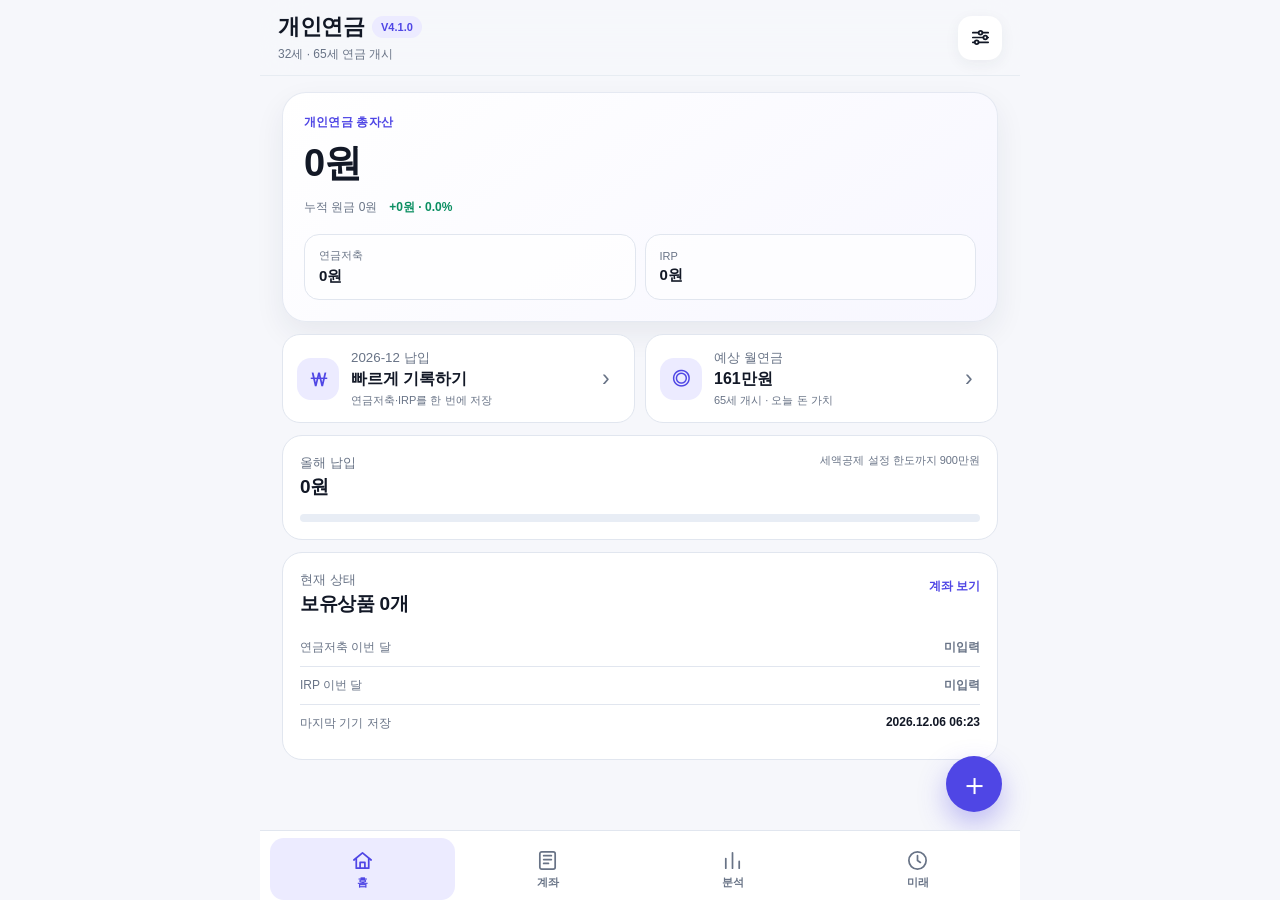
==== commit 47ec5964: "Add files via upload" ====
--- a/index.html
+++ b/index.html
@@ -9,17 +9,17 @@
   <meta name="apple-mobile-web-app-status-bar-style" content="default">
   <link rel="icon" href="icon.svg" type="image/svg+xml">
   <link rel="manifest" href="manifest.webmanifest">
-  <title>개인연금 V4.0.0</title>
+  <title>개인연금 V4.1.0</title>
   <script>
     (()=>{try{const raw=localStorage.getItem('pension-v1');const mode=raw?JSON.parse(raw)?.settings?.theme:'auto';const dark=mode==='dark'||(mode!=='light'&&matchMedia('(prefers-color-scheme: dark)').matches);document.documentElement.dataset.theme=dark?'dark':'light';document.documentElement.dataset.themeMode=['auto','light','dark'].includes(mode)?mode:'auto'}catch(_){document.documentElement.dataset.theme='light';document.documentElement.dataset.themeMode='auto'}})();
   </script>
-  <link rel="stylesheet" href="app.css?v=4.0.0">
+  <link rel="stylesheet" href="app.css?v=4.1.0">
 </head>
 <body>
   <div class="appShell">
     <header class="topbar">
       <div class="brand">
-        <div class="brandLine"><h1>개인연금</h1><button id="versionBadge" class="versionBadge" aria-label="앱 버전 V4.0.0 정보">V4.0.0</button></div>
+        <div class="brandLine"><h1>개인연금</h1><button id="versionBadge" class="versionBadge" aria-label="앱 버전 V4.1.0 정보">V4.1.0</button></div>
         <div class="subtitle" id="headerSub"></div>
       </div>
       <button class="iconBtn" id="settingsBtn" aria-label="설정 열기">
@@ -53,6 +53,6 @@
 
   <div class="toast" id="toast" role="status" aria-live="polite"></div>
   <noscript>이 앱을 사용하려면 JavaScript를 켜야 합니다.</noscript>
-  <script type="module" src="app.js?v=4.0.0"></script>
+  <script type="module" src="app.js?v=4.1.0"></script>
 </body>
 </html>
--- a/app.css
+++ b/app.css
@@ -371,3 +371,96 @@
 @media (prefers-reduced-motion: reduce) {
   *, *::before, *::after { scroll-behavior: auto !important; animation-duration: .001ms !important; transition-duration: .001ms !important; }
 }
+
+/* V4.1: 읽을 수 있는 그래프와 자산군 펼침 */
+.analysisControls { display: grid; grid-template-columns: minmax(105px, .7fr) minmax(0, 1.7fr); gap: 10px; align-items: end; margin-bottom: 12px; }
+.analysisControls label > span { display: block; margin: 0 0 6px 5px; color: var(--muted); font-size: 10px; font-weight: 800; }
+.analysisControls select { min-height: 48px; background: var(--surface); font-weight: 800; }
+.periodTabs { min-width: 0; }
+.chartPanel { overflow: hidden; }
+.chartCaption { margin: 10px 0 0; color: var(--muted); font-size: 11px; line-height: 1.55; }
+.chartLegend { display: flex; flex-wrap: wrap; gap: 8px 14px; margin-top: 13px; }
+.chartLegend span { display: flex; align-items: center; gap: 7px; color: var(--muted); font-size: 10px; font-weight: 700; }
+.chartLegend span::before { content: ""; width: 20px; height: 3px; border-radius: 999px; background: var(--series); }
+.chartLegend span.dashed::before { background: repeating-linear-gradient(90deg, var(--series) 0 7px, transparent 7px 11px); }
+.interactiveChart { position: relative; margin: 12px -7px 0; border-radius: 14px; touch-action: pan-y; user-select: none; }
+.interactiveChart:focus-visible { outline: 3px solid color-mix(in srgb, var(--primary) 35%, transparent); outline-offset: 3px; }
+.interactiveChart svg { display: block; width: 100%; height: auto; min-height: 190px; overflow: visible; }
+.chartGrid { stroke: var(--line); stroke-width: 1; vector-effect: non-scaling-stroke; }
+.chartAxis { fill: var(--muted); font-size: 17px; font-weight: 650; }
+.chartAxis.x { font-size: 15px; }
+.chartPath { fill: none; stroke: var(--series); stroke-width: 4.5; stroke-linecap: round; stroke-linejoin: round; vector-effect: non-scaling-stroke; }
+.chartPath.dashed { stroke-dasharray: 10 8; }
+.chartArea { fill: color-mix(in srgb, var(--series) 16%, transparent); stroke: none; }
+.chartPoint { fill: var(--surface); stroke: var(--series); stroke-width: 3; vector-effect: non-scaling-stroke; opacity: .75; }
+.chartPoint.selected { fill: var(--series); opacity: 1; }
+.chartSelector { stroke: color-mix(in srgb, var(--text) 48%, transparent); stroke-width: 1.3; stroke-dasharray: 5 6; vector-effect: non-scaling-stroke; }
+.chartHit { fill: transparent; cursor: crosshair; }
+.chartBar { fill: color-mix(in srgb, var(--series) 72%, white); opacity: .9; transition: opacity .14s, fill .14s; }
+.chartBar.selected { fill: var(--series); opacity: 1; }
+.chartBar.negative { fill: var(--bad); }
+.chartHelp { display: block; margin: 3px 8px 0; text-align: center; font-size: 10px; }
+.chartDetail { min-height: 118px; margin-top: 12px; padding: 14px; border-radius: 17px; background: var(--surface-2); }
+.detailTitle { display: flex; align-items: baseline; justify-content: space-between; gap: 12px; }
+.detailTitle span { color: var(--muted); font-size: 12px; font-weight: 800; }
+.detailTitle strong { font-size: 22px; letter-spacing: -.6px; text-align: right; }
+.chartDetailGrid { display: grid; grid-template-columns: repeat(2, minmax(0, 1fr)); gap: 9px 12px; margin-top: 12px; }
+.chartDetailGrid small, .chartDetailGrid b { display: block; }
+.chartDetailGrid b { margin-top: 3px; font-size: 12px; overflow-wrap: anywhere; }
+.chartSummary { display: grid; grid-template-columns: repeat(3, minmax(0, 1fr)); gap: 8px; margin-top: 13px; }
+.chartSummary > div { min-width: 0; padding: 11px; border-radius: 14px; background: var(--surface-2); }
+.chartSummary small, .chartSummary b { display: block; }
+.chartSummary b { margin-top: 4px; font-size: 13px; overflow-wrap: anywhere; }
+.miniToggle { display: flex; gap: 3px; padding: 3px; border-radius: 12px; background: var(--surface-2); }
+.miniToggle button { min-height: 35px; padding: 7px 9px; border-radius: 9px; background: transparent; color: var(--muted); font-size: 9px; font-weight: 800; white-space: nowrap; }
+.miniToggle button.active { background: var(--surface); color: var(--primary); box-shadow: 0 2px 8px rgba(31,41,55,.08); }
+.futureChartPanel { margin-top: 12px; }
+.diagnosisCard { margin-top: 0; padding: 17px; border-radius: 19px; border: 1px solid var(--line); background: var(--surface); }
+.diagnosisCard small, .diagnosisCard strong, .diagnosisCard span { display: block; }
+.diagnosisCard small { font-weight: 800; }
+.diagnosisCard strong { margin-top: 7px; font-size: 18px; line-height: 1.45; }
+.diagnosisCard span { margin-top: 7px; color: var(--muted); font-size: 11px; line-height: 1.5; }
+.diagnosisCard.good { background: var(--good-weak); }
+.diagnosisCard.warn { background: color-mix(in srgb, var(--warning) 12%, var(--surface)); }
+.diagnosisCard.bad { background: var(--bad-weak); }
+.aiScoreGrid { display: grid; grid-template-columns: repeat(3, minmax(0, 1fr)); gap: 8px; margin-top: 14px; }
+.aiScoreGrid > div { min-width: 0; padding: 11px; border-radius: 14px; background: var(--surface-2); }
+.aiScoreGrid small, .aiScoreGrid b { display: block; }
+.aiScoreGrid b { margin-top: 4px; font-size: 13px; overflow-wrap: anywhere; }
+.rebalanceBrief { display: grid; grid-template-columns: repeat(2, minmax(0, 1fr)); gap: 8px; margin-top: 8px; }
+.rebalanceBrief > div { min-width: 0; display: flex; align-items: center; justify-content: space-between; gap: 7px; padding: 10px 11px; border-radius: 13px; border: 1px solid var(--line); }
+.rebalanceBrief span { font-size: 9px; font-weight: 900; }
+.rebalanceBrief b { min-width: 0; font-size: 11px; overflow: hidden; text-overflow: ellipsis; white-space: nowrap; }
+.allocationAccordion { border-top: 1px solid var(--line); }
+.allocationGroup { border-bottom: 1px solid var(--line); }
+.allocationGroup summary { list-style: none; display: grid; grid-template-columns: minmax(0, 1fr) auto 18px; gap: 10px; align-items: center; min-height: 64px; cursor: pointer; }
+.allocationGroup summary::-webkit-details-marker { display: none; }
+.allocationName { min-width: 0; display: grid; grid-template-columns: 9px minmax(0, 1fr); gap: 2px 8px; align-items: center; }
+.allocationName i { grid-row: 1 / 3; width: 9px; height: 9px; border-radius: 50%; background: var(--asset); }
+.allocationName b, .allocationName small { min-width: 0; overflow: hidden; text-overflow: ellipsis; white-space: nowrap; }
+.allocationName small { font-size: 9px; }
+.allocationGroup summary > strong { font-size: 13px; }
+.allocationGroup summary > em { color: var(--muted); font-style: normal; transition: transform .16s; }
+.allocationGroup[open] summary > em { transform: rotate(180deg); }
+.allocationHoldings { margin: 0 0 10px 17px; padding: 4px 10px 4px 12px; border-left: 2px solid var(--surface-3); }
+.allocationHoldings > div { display: grid; grid-template-columns: minmax(0, 1fr) auto; gap: 10px; padding: 9px 0; border-top: 1px dashed var(--line); }
+.allocationHoldings > div:first-child { border-top: 0; }
+.allocationHoldings span:last-child { text-align: right; }
+.allocationHoldings b, .allocationHoldings small { display: block; }
+.allocationHoldings b { font-size: 11px; }
+.allocationHoldings small { margin-top: 2px; font-size: 9px; }
+.allocationHoldings p { margin: 8px 0; color: var(--muted); font-size: 10px; }
+
+@media (max-width: 430px) {
+  .analysisControls { grid-template-columns: 105px minmax(0, 1fr); }
+  .periodTabs button { font-size: 10px; }
+  .chartPanel { padding-left: 13px; padding-right: 13px; }
+  .interactiveChart { margin-left: -8px; margin-right: -8px; }
+  .chartSummary { gap: 6px; }
+  .chartSummary > div { padding: 9px; }
+  .chartSummary b { font-size: 11px; }
+  .miniToggle button { padding: 7px 6px; }
+}
+
+/* 분석·미래는 읽기 화면이므로 플로팅 입력 버튼이 그래프와 질문을 가리지 않게 숨김 */
+body[data-screen="analysis"] .fab, body[data-screen="future"] .fab { display: none; }
